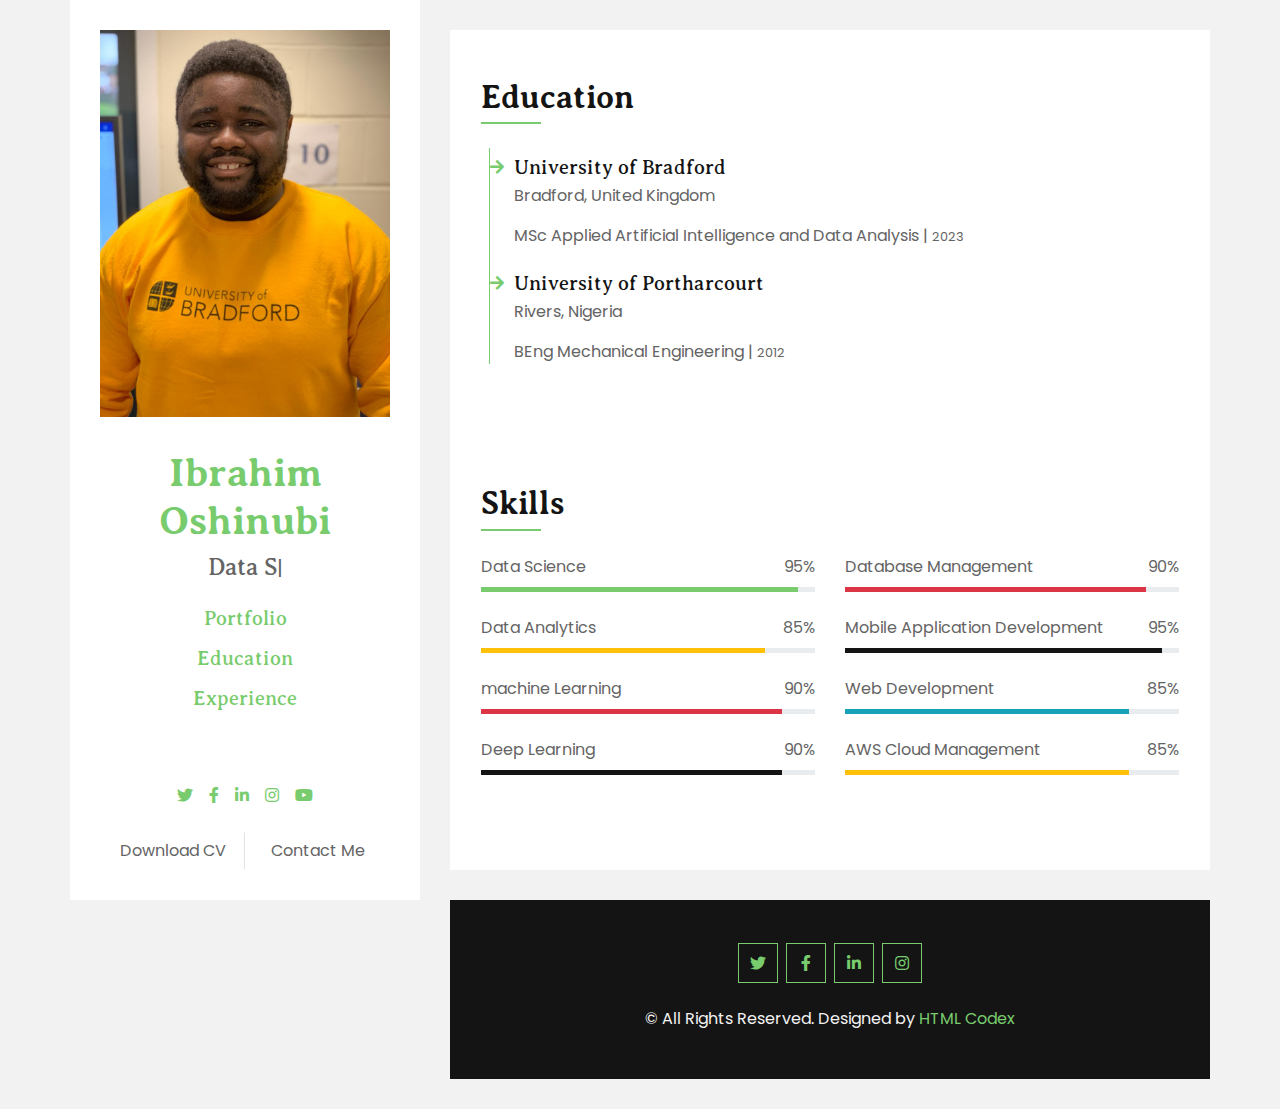
==== education.html @ 96607a25 "First Commit" ====
<!DOCTYPE html>
<html lang="en">
    <head>
        <meta charset="utf-8">
        <title>Ibrahim Oshinubi - Personal CV Website</title>
        <meta content="width=device-width, initial-scale=1.0" name="viewport">
        <meta content="Ibrahim Oshinubi" name="keywords">
        <meta content="Experienced Data Scientist with MSc in AI and Data Analytics, proficient in Python and R programming languages, strong team player, communicator, and adaptable to different roles" name="description">

        <!-- Favicon -->
        <link href="img/favicon.ico" rel="icon">

        <!-- Google Fonts -->
        <link rel="preconnect" href="https://fonts.gstatic.com">
        <link href="https://fonts.googleapis.com/css2?family=Averia+Serif+Libre:wght@400;700&family=Poppins&display=swap" rel="stylesheet"> 

        <!-- Font Awesome -->
        <link href="https://cdnjs.cloudflare.com/ajax/libs/font-awesome/5.10.0/css/all.min.css" rel="stylesheet">

        <!-- Libraries Stylesheet -->
        <link href="lib/owlcarousel/assets/owl.carousel.min.css" rel="stylesheet">
        <link href="lib/lightbox/css/lightbox.min.css" rel="stylesheet">

        <!-- Customized Bootstrap Stylesheet -->
        <link href="css/style.css" rel="stylesheet">
    </head>

    <body data-spy="scroll" data-target=".navbar" data-offset="51">
        <div class="wrapper">
            <div class="sidebar">
                <div class="sidebar-text d-flex flex-column h-100 justify-content-center text-center">
                    <img class="w-100 img-fluid mb-4" src="img/profile.jpeg" alt="Image">
                    <h1 class="mt-2"><a href="index.html">Ibrahim Oshinubi</a></h1>
                    <div class="mb-4" style="height: 22px;">
                        <h4 class="typed-text-output d-inline-block text-body"></h4>
                        <div class="typed-text d-none">Data Scientist, Web Developer, AWS DevOps Engineer</div>
                    </div>
                    <h5 class="mt-2"><a href="portfolio.html">Portfolio</a></h5>
                    <h5 class="mt-2"><a href="education.html">Education</a></h5>
                    <h5 class="mt-2"><a href="experience.html">Experience</a></h5>
                    <div class="d-flex justify-content-center mt-auto mb-3">
                        <a class="mx-2" href="#"><i class="fab fa-twitter"></i></a>
                        <a class="mx-2" href="#"><i class="fab fa-facebook-f"></i></a>
                        <a class="mx-2" href="#"><i class="fab fa-linkedin-in"></i></a>
                        <a class="mx-2" href="#"><i class="fab fa-instagram"></i></a>
                        <a class="mx-2" href="#"><i class="fab fa-youtube"></i></a>
                    </div>
                    <div class="d-flex align-items-end justify-content-between">
                        <a href="" class="btn btn-block border-right">Download CV</a>
                        <a href="contact.html" class="btn btn-block btn-scroll">Contact Me</a>
                    </div>
                </div>
                <div class="sidebar-icon d-flex flex-column h-100 justify-content-center text-right">
                    <i class="fas fa-2x fa-angle-double-right text-primary"></i>
                </div>
            </div>
            <div class="content">
                <!-- Education Start -->
                <div class="container bg-white py-5">
                    <div class="row px-3">
                        <div class="col-12">
                            <h2 class="title position-relative pb-2 mb-4">Education</h2>
                        </div>
                        <div class="col-12">
                            <div class="border-left border-primary pt-2 pl-4 ml-2">
                                <div class="position-relative mb-4">
                                    <i class="fa fa-arrow-right text-primary position-absolute" style="top: 3px; left: -24px;"></i>
                                    <h5 class="mb-1">University of Bradford</h5>
                                    <p>Bradford, United Kingdom</p>
                                    <p class="mb-2">MSc Applied Artificial Intelligence and Data Analysis | <small>2023</small></p>
                                </div>
                                <div class="position-relative mb-4">
                                    <i class="fa fa-arrow-right text-primary position-absolute" style="top: 3px; left: -24px;"></i>
                                    <h5 class="mb-1">University of Portharcourt</h5>
                                    <p>Rivers, Nigeria</p>
                                    <p class="mb-2">BEng Mechanical Engineering | <small>2012</small></p>
                                </div>
                            </div>
                        </div>
                    </div>
                </div>
                <!-- Education End -->
				
                <!-- Skills Start -->
                <div class="container bg-white py-5">
                    <div class="row px-3">
                        <div class="col-12">
                            <h2 class="title position-relative pb-2 mb-4">Skills</h2>
                        </div>
                        <div class="col-sm-6">
                            <div class="skill mb-4">
                                <div class="d-flex justify-content-between">
                                    <p class="mb-2">Data Science</p>
                                    <p class="mb-2">95%</p>
                                </div>
                                <div class="progress">
                                    <div class="progress-bar bg-primary" role="progressbar" aria-valuenow="95" aria-valuemin="0" aria-valuemax="100"></div>
                                </div>
                            </div>
                            <div class="skill mb-4">
                                <div class="d-flex justify-content-between">
                                    <p class="mb-2">Data Analytics</p>
                                    <p class="mb-2">85%</p>
                                </div>
                                <div class="progress">
                                    <div class="progress-bar bg-warning" role="progressbar" aria-valuenow="85" aria-valuemin="0" aria-valuemax="100"></div>
                                </div>
                            </div>
                            <div class="skill mb-4">
                                <div class="d-flex justify-content-between">
                                    <p class="mb-2">machine Learning</p>
                                    <p class="mb-2">90%</p>
                                </div>
                                <div class="progress">
                                    <div class="progress-bar bg-danger" role="progressbar" aria-valuenow="90" aria-valuemin="0" aria-valuemax="100"></div>
                                </div>
                            </div>
                            <div class="skill mb-4">
                                <div class="d-flex justify-content-between">
                                    <p class="mb-2">Deep Learning</p>
                                    <p class="mb-2">90%</p>
                                </div>
                                <div class="progress">
                                    <div class="progress-bar bg-dark" role="progressbar" aria-valuenow="90" aria-valuemin="0" aria-valuemax="100"></div>
                                </div>
                            </div>
                        </div>
                        <div class="col-sm-6">
                            <div class="skill mb-4">
                                <div class="d-flex justify-content-between">
                                    <p class="mb-2">Database Management</p>
                                    <p class="mb-2">90%</p>
                                </div>
                                <div class="progress">
                                    <div class="progress-bar bg-danger" role="progressbar" aria-valuenow="90" aria-valuemin="0" aria-valuemax="100"></div>
                                </div>
                            </div>
                            <div class="skill mb-4">
                                <div class="d-flex justify-content-between">
                                    <p class="mb-2">Mobile Application Development</p>
                                    <p class="mb-2">95%</p>
                                </div>
                                <div class="progress">
                                    <div class="progress-bar bg-dark" role="progressbar" aria-valuenow="95" aria-valuemin="0" aria-valuemax="100"></div>
                                </div>
                            </div>
                            <div class="skill mb-4">
                                <div class="d-flex justify-content-between">
                                    <p class="mb-2">Web Development</p>
                                    <p class="mb-2">85%</p>
                                </div>
                                <div class="progress">
                                    <div class="progress-bar bg-info" role="progressbar" aria-valuenow="85" aria-valuemin="0" aria-valuemax="100"></div>
                                </div>
                            </div>
                            <div class="skill mb-4">
                                <div class="d-flex justify-content-between">
                                    <p class="mb-2">AWS Cloud Management</p>
                                    <p class="mb-2">85%</p>
                                </div>
                                <div class="progress">
                                    <div class="progress-bar bg-warning" role="progressbar" aria-valuenow="85" aria-valuemin="0" aria-valuemax="100"></div>
                                </div>
                            </div>
                        </div>
                    </div>
                </div>
                <!-- Skills End -->
				
                <!-- Footer Start -->
                <div class="container-fluid bg-white pt-5 px-0">
                    <div class="container bg-dark text-light text-center py-5">
                        <div class="d-flex justify-content-center mb-4">
                            <a class="btn btn-outline-primary btn-square mr-2" href="#"><i class="fab fa-twitter"></i></a>
                            <a class="btn btn-outline-primary btn-square mr-2" href="#"><i class="fab fa-facebook-f"></i></a>
                            <a class="btn btn-outline-primary btn-square mr-2" href="#"><i class="fab fa-linkedin-in"></i></a>
                            <a class="btn btn-outline-primary btn-square" href="#"><i class="fab fa-instagram"></i></a>
                        </div>
                        <p class="m-0">&copy; All Rights Reserved. Designed by <a href="https://htmlcodex.com">HTML Codex</a></p>
                    </div>
                </div>
                <!-- Footer End -->
            </div>
        </div>
        
        <!-- Back to Top -->
        <a href="#" class="back-to-top"><i class="fa fa-angle-double-up"></i></a>
        
        <!-- JavaScript Libraries -->
        <script src="https://code.jquery.com/jquery-3.4.1.min.js"></script>
        <script src="https://stackpath.bootstrapcdn.com/bootstrap/4.4.1/js/bootstrap.bundle.min.js"></script>
        <script src="lib/typed/typed.min.js"></script>
        <script src="lib/easing/easing.min.js"></script>
        <script src="lib/waypoints/waypoints.min.js"></script>
        <script src="lib/owlcarousel/owl.carousel.min.js"></script>
        <script src="lib/isotope/isotope.pkgd.min.js"></script>
        <script src="lib/lightbox/js/lightbox.min.js"></script>

        <!-- Contact Javascript File -->
        <script src="mail/jqBootstrapValidation.min.js"></script>
        <script src="mail/contact.js"></script>

        <!-- Template Javascript -->
        <script src="js/main.js"></script>
    </body>
</html>
---- css/style.css ----
/******* Bootstrap Theming ********/
/*!
 * Bootstrap v4.5.3 (https://getbootstrap.com/)
 * Copyright 2011-2020 The Bootstrap Authors
 * Copyright 2011-2020 Twitter, Inc.
 * Licensed under MIT (https://github.com/twbs/bootstrap/blob/main/LICENSE)
 */
:root {
  --blue: #007bff;
  --indigo: #6610f2;
  --purple: #6f42c1;
  --pink: #e83e8c;
  --red: #dc3545;
  --orange: #fd7e14;
  --yellow: #ffc107;
  --green: #28a745;
  --teal: #20c997;
  --cyan: #17a2b8;
  --white: #fff;
  --gray: #6c757d;
  --gray-dark: #343a40;
  --primary: #78CC6D;
  --secondary: #6c757d;
  --success: #28a745;
  --info: #17a2b8;
  --warning: #ffc107;
  --danger: #dc3545;
  --light: #F2F2F2;
  --dark: #141414;
  --breakpoint-xs: 0;
  --breakpoint-sm: 576px;
  --breakpoint-md: 768px;
  --breakpoint-lg: 992px;
  --breakpoint-xl: 1200px;
  --font-family-sans-serif: -apple-system, BlinkMacSystemFont, "Segoe UI", Roboto, "Helvetica Neue", Arial, "Noto Sans", sans-serif, "Apple Color Emoji", "Segoe UI Emoji", "Segoe UI Symbol", "Noto Color Emoji";
  --font-family-monospace: SFMono-Regular, Menlo, Monaco, Consolas, "Liberation Mono", "Courier New", monospace;
}

*,
*::before,
*::after {
  box-sizing: border-box;
}

html {
  font-family: sans-serif;
  line-height: 1.15;
  -webkit-text-size-adjust: 100%;
  -webkit-tap-highlight-color: rgba(0, 0, 0, 0);
}

article, aside, figcaption, figure, footer, header, hgroup, main, nav, section {
  display: block;
}

body {
  margin: 0;
  font-family: "Poppins", sans-serif;
  font-size: 1rem;
  font-weight: 400;
  line-height: 1.5;
  color: #646464;
  text-align: left;
  background-color: #F2F2F2;
}

[tabindex="-1"]:focus:not(:focus-visible) {
  outline: 0 !important;
}

hr {
  box-sizing: content-box;
  height: 0;
  overflow: visible;
}

h1, h2, h3, h4, h5, h6 {
  margin-top: 0;
  margin-bottom: 0.5rem;
}

p {
  margin-top: 0;
  margin-bottom: 1rem;
}

abbr[title],
abbr[data-original-title] {
  text-decoration: underline;
  text-decoration: underline dotted;
  cursor: help;
  border-bottom: 0;
  text-decoration-skip-ink: none;
}

address {
  margin-bottom: 1rem;
  font-style: normal;
  line-height: inherit;
}

ol,
ul,
dl {
  margin-top: 0;
  margin-bottom: 1rem;
}

ol ol,
ul ul,
ol ul,
ul ol {
  margin-bottom: 0;
}

dt {
  font-weight: 700;
}

dd {
  margin-bottom: .5rem;
  margin-left: 0;
}

blockquote {
  margin: 0 0 1rem;
}

b,
strong {
  font-weight: bolder;
}

small {
  font-size: 80%;
}

sub,
sup {
  position: relative;
  font-size: 75%;
  line-height: 0;
  vertical-align: baseline;
}

sub {
  bottom: -.25em;
}

sup {
  top: -.5em;
}

a {
  color: #78CC6D;
  text-decoration: none;
  background-color: transparent;
}

a:hover {
  color: #4aaf3d;
  text-decoration: underline;
}

a:not([href]):not([class]) {
  color: inherit;
  text-decoration: none;
}

a:not([href]):not([class]):hover {
  color: inherit;
  text-decoration: none;
}

pre,
code,
kbd,
samp {
  font-family: SFMono-Regular, Menlo, Monaco, Consolas, "Liberation Mono", "Courier New", monospace;
  font-size: 1em;
}

pre {
  margin-top: 0;
  margin-bottom: 1rem;
  overflow: auto;
  -ms-overflow-style: scrollbar;
}

figure {
  margin: 0 0 1rem;
}

img {
  vertical-align: middle;
  border-style: none;
}

svg {
  overflow: hidden;
  vertical-align: middle;
}

table {
  border-collapse: collapse;
}

caption {
  padding-top: 0.75rem;
  padding-bottom: 0.75rem;
  color: #6c757d;
  text-align: left;
  caption-side: bottom;
}

th {
  text-align: inherit;
  text-align: -webkit-match-parent;
}

label {
  display: inline-block;
  margin-bottom: 0.5rem;
}

button {
  border-radius: 0;
}

button:focus {
  outline: 1px dotted;
  outline: 5px auto -webkit-focus-ring-color;
}

input,
button,
select,
optgroup,
textarea {
  margin: 0;
  font-family: inherit;
  font-size: inherit;
  line-height: inherit;
}

button,
input {
  overflow: visible;
}

button,
select {
  text-transform: none;
}

[role="button"] {
  cursor: pointer;
}

select {
  word-wrap: normal;
}

button,
[type="button"],
[type="reset"],
[type="submit"] {
  -webkit-appearance: button;
}

button:not(:disabled),
[type="button"]:not(:disabled),
[type="reset"]:not(:disabled),
[type="submit"]:not(:disabled) {
  cursor: pointer;
}

button::-moz-focus-inner,
[type="button"]::-moz-focus-inner,
[type="reset"]::-moz-focus-inner,
[type="submit"]::-moz-focus-inner {
  padding: 0;
  border-style: none;
}

input[type="radio"],
input[type="checkbox"] {
  box-sizing: border-box;
  padding: 0;
}

textarea {
  overflow: auto;
  resize: vertical;
}

fieldset {
  min-width: 0;
  padding: 0;
  margin: 0;
  border: 0;
}

legend {
  display: block;
  width: 100%;
  max-width: 100%;
  padding: 0;
  margin-bottom: .5rem;
  font-size: 1.5rem;
  line-height: inherit;
  color: inherit;
  white-space: normal;
}

progress {
  vertical-align: baseline;
}

[type="number"]::-webkit-inner-spin-button,
[type="number"]::-webkit-outer-spin-button {
  height: auto;
}

[type="search"] {
  outline-offset: -2px;
  -webkit-appearance: none;
}

[type="search"]::-webkit-search-decoration {
  -webkit-appearance: none;
}

::-webkit-file-upload-button {
  font: inherit;
  -webkit-appearance: button;
}

output {
  display: inline-block;
}

summary {
  display: list-item;
  cursor: pointer;
}

template {
  display: none;
}

[hidden] {
  display: none !important;
}

h1, h2, h3, h4, h5, h6,
.h1, .h2, .h3, .h4, .h5, .h6 {
  margin-bottom: 0.5rem;
  font-family: "Averia Serif Libre", cursive;
  font-weight: 500;
  line-height: 1.2;
  color: #141414;
}

h1, .h1 {
  font-size: 2.5rem;
}

h2, .h2 {
  font-size: 2rem;
}

h3, .h3 {
  font-size: 1.75rem;
}

h4, .h4 {
  font-size: 1.5rem;
}

h5, .h5 {
  font-size: 1.25rem;
}

h6, .h6 {
  font-size: 1rem;
}

.lead {
  font-size: 1.25rem;
  font-weight: 300;
}

.display-1 {
  font-size: 6rem;
  font-weight: 300;
  line-height: 1.2;
}

.display-2 {
  font-size: 5.5rem;
  font-weight: 300;
  line-height: 1.2;
}

.display-3 {
  font-size: 4.5rem;
  font-weight: 300;
  line-height: 1.2;
}

.display-4 {
  font-size: 3.5rem;
  font-weight: 300;
  line-height: 1.2;
}

hr {
  margin-top: 1rem;
  margin-bottom: 1rem;
  border: 0;
  border-top: 1px solid rgba(0, 0, 0, 0.1);
}

small,
.small {
  font-size: 80%;
  font-weight: 400;
}

mark,
.mark {
  padding: 0.2em;
  background-color: #fcf8e3;
}

.list-unstyled {
  padding-left: 0;
  list-style: none;
}

.list-inline {
  padding-left: 0;
  list-style: none;
}

.list-inline-item {
  display: inline-block;
}

.list-inline-item:not(:last-child) {
  margin-right: 0.5rem;
}

.initialism {
  font-size: 90%;
  text-transform: uppercase;
}

.blockquote {
  margin-bottom: 1rem;
  font-size: 1.25rem;
}

.blockquote-footer {
  display: block;
  font-size: 80%;
  color: #6c757d;
}

.blockquote-footer::before {
  content: "\2014\00A0";
}

.img-fluid {
  max-width: 100%;
  height: auto;
}

.img-thumbnail {
  padding: 0.25rem;
  background-color: #F2F2F2;
  border: 1px solid #dee2e6;
  max-width: 100%;
  height: auto;
}

.figure {
  display: inline-block;
}

.figure-img {
  margin-bottom: 0.5rem;
  line-height: 1;
}

.figure-caption {
  font-size: 90%;
  color: #6c757d;
}

code {
  font-size: 87.5%;
  color: #e83e8c;
  word-wrap: break-word;
}

a > code {
  color: inherit;
}

kbd {
  padding: 0.2rem 0.4rem;
  font-size: 87.5%;
  color: #fff;
  background-color: #212529;
}

kbd kbd {
  padding: 0;
  font-size: 100%;
  font-weight: 700;
}

pre {
  display: block;
  font-size: 87.5%;
  color: #212529;
}

pre code {
  font-size: inherit;
  color: inherit;
  word-break: normal;
}

.pre-scrollable {
  max-height: 340px;
  overflow-y: scroll;
}

.container,
.container-fluid,
.container-sm,
.container-md,
.container-lg,
.container-xl {
  width: 100%;
  padding-right: 15px;
  padding-left: 15px;
  margin-right: auto;
  margin-left: auto;
}

@media (min-width: 576px) {
  .container, .container-sm {
    max-width: 540px;
  }
}

@media (min-width: 768px) {
  .container, .container-sm, .container-md {
    max-width: 720px;
  }
}

@media (min-width: 992px) {
  .container, .container-sm, .container-md, .container-lg {
    max-width: 960px;
  }
}

@media (min-width: 1200px) {
  .container, .container-sm, .container-md, .container-lg, .container-xl {
    max-width: 1140px;
  }
}

.row {
  display: flex;
  flex-wrap: wrap;
  margin-right: -15px;
  margin-left: -15px;
}

.no-gutters {
  margin-right: 0;
  margin-left: 0;
}

.no-gutters > .col,
.no-gutters > [class*="col-"] {
  padding-right: 0;
  padding-left: 0;
}

.col-1, .col-2, .col-3, .col-4, .col-5, .col-6, .col-7, .col-8, .col-9, .col-10, .col-11, .col-12, .col,
.col-auto, .col-sm-1, .col-sm-2, .col-sm-3, .col-sm-4, .col-sm-5, .col-sm-6, .col-sm-7, .col-sm-8, .col-sm-9, .col-sm-10, .col-sm-11, .col-sm-12, .col-sm,
.col-sm-auto, .col-md-1, .col-md-2, .col-md-3, .col-md-4, .col-md-5, .col-md-6, .col-md-7, .col-md-8, .col-md-9, .col-md-10, .col-md-11, .col-md-12, .col-md,
.col-md-auto, .col-lg-1, .col-lg-2, .col-lg-3, .col-lg-4, .col-lg-5, .col-lg-6, .col-lg-7, .col-lg-8, .col-lg-9, .col-lg-10, .col-lg-11, .col-lg-12, .col-lg,
.col-lg-auto, .col-xl-1, .col-xl-2, .col-xl-3, .col-xl-4, .col-xl-5, .col-xl-6, .col-xl-7, .col-xl-8, .col-xl-9, .col-xl-10, .col-xl-11, .col-xl-12, .col-xl,
.col-xl-auto {
  position: relative;
  width: 100%;
  padding-right: 15px;
  padding-left: 15px;
}

.col {
  flex-basis: 0;
  flex-grow: 1;
  max-width: 100%;
}

.row-cols-1 > * {
  flex: 0 0 100%;
  max-width: 100%;
}

.row-cols-2 > * {
  flex: 0 0 50%;
  max-width: 50%;
}

.row-cols-3 > * {
  flex: 0 0 33.33333%;
  max-width: 33.33333%;
}

.row-cols-4 > * {
  flex: 0 0 25%;
  max-width: 25%;
}

.row-cols-5 > * {
  flex: 0 0 20%;
  max-width: 20%;
}

.row-cols-6 > * {
  flex: 0 0 16.66667%;
  max-width: 16.66667%;
}

.col-auto {
  flex: 0 0 auto;
  width: auto;
  max-width: 100%;
}

.col-1 {
  flex: 0 0 8.33333%;
  max-width: 8.33333%;
}

.col-2 {
  flex: 0 0 16.66667%;
  max-width: 16.66667%;
}

.col-3 {
  flex: 0 0 25%;
  max-width: 25%;
}

.col-4 {
  flex: 0 0 33.33333%;
  max-width: 33.33333%;
}

.col-5 {
  flex: 0 0 41.66667%;
  max-width: 41.66667%;
}

.col-6 {
  flex: 0 0 50%;
  max-width: 50%;
}

.col-7 {
  flex: 0 0 58.33333%;
  max-width: 58.33333%;
}

.col-8 {
  flex: 0 0 66.66667%;
  max-width: 66.66667%;
}

.col-9 {
  flex: 0 0 75%;
  max-width: 75%;
}

.col-10 {
  flex: 0 0 83.33333%;
  max-width: 83.33333%;
}

.col-11 {
  flex: 0 0 91.66667%;
  max-width: 91.66667%;
}

.col-12 {
  flex: 0 0 100%;
  max-width: 100%;
}

.order-first {
  order: -1;
}

.order-last {
  order: 13;
}

.order-0 {
  order: 0;
}

.order-1 {
  order: 1;
}

.order-2 {
  order: 2;
}

.order-3 {
  order: 3;
}

.order-4 {
  order: 4;
}

.order-5 {
  order: 5;
}

.order-6 {
  order: 6;
}

.order-7 {
  order: 7;
}

.order-8 {
  order: 8;
}

.order-9 {
  order: 9;
}

.order-10 {
  order: 10;
}

.order-11 {
  order: 11;
}

.order-12 {
  order: 12;
}

.offset-1 {
  margin-left: 8.33333%;
}

.offset-2 {
  margin-left: 16.66667%;
}

.offset-3 {
  margin-left: 25%;
}

.offset-4 {
  margin-left: 33.33333%;
}

.offset-5 {
  margin-left: 41.66667%;
}

.offset-6 {
  margin-left: 50%;
}

.offset-7 {
  margin-left: 58.33333%;
}

.offset-8 {
  margin-left: 66.66667%;
}

.offset-9 {
  margin-left: 75%;
}

.offset-10 {
  margin-left: 83.33333%;
}

.offset-11 {
  margin-left: 91.66667%;
}

@media (min-width: 576px) {
  .col-sm {
    flex-basis: 0;
    flex-grow: 1;
    max-width: 100%;
  }
  .row-cols-sm-1 > * {
    flex: 0 0 100%;
    max-width: 100%;
  }
  .row-cols-sm-2 > * {
    flex: 0 0 50%;
    max-width: 50%;
  }
  .row-cols-sm-3 > * {
    flex: 0 0 33.33333%;
    max-width: 33.33333%;
  }
  .row-cols-sm-4 > * {
    flex: 0 0 25%;
    max-width: 25%;
  }
  .row-cols-sm-5 > * {
    flex: 0 0 20%;
    max-width: 20%;
  }
  .row-cols-sm-6 > * {
    flex: 0 0 16.66667%;
    max-width: 16.66667%;
  }
  .col-sm-auto {
    flex: 0 0 auto;
    width: auto;
    max-width: 100%;
  }
  .col-sm-1 {
    flex: 0 0 8.33333%;
    max-width: 8.33333%;
  }
  .col-sm-2 {
    flex: 0 0 16.66667%;
    max-width: 16.66667%;
  }
  .col-sm-3 {
    flex: 0 0 25%;
    max-width: 25%;
  }
  .col-sm-4 {
    flex: 0 0 33.33333%;
    max-width: 33.33333%;
  }
  .col-sm-5 {
    flex: 0 0 41.66667%;
    max-width: 41.66667%;
  }
  .col-sm-6 {
    flex: 0 0 50%;
    max-width: 50%;
  }
  .col-sm-7 {
    flex: 0 0 58.33333%;
    max-width: 58.33333%;
  }
  .col-sm-8 {
    flex: 0 0 66.66667%;
    max-width: 66.66667%;
  }
  .col-sm-9 {
    flex: 0 0 75%;
    max-width: 75%;
  }
  .col-sm-10 {
    flex: 0 0 83.33333%;
    max-width: 83.33333%;
  }
  .col-sm-11 {
    flex: 0 0 91.66667%;
    max-width: 91.66667%;
  }
  .col-sm-12 {
    flex: 0 0 100%;
    max-width: 100%;
  }
  .order-sm-first {
    order: -1;
  }
  .order-sm-last {
    order: 13;
  }
  .order-sm-0 {
    order: 0;
  }
  .order-sm-1 {
    order: 1;
  }
  .order-sm-2 {
    order: 2;
  }
  .order-sm-3 {
    order: 3;
  }
  .order-sm-4 {
    order: 4;
  }
  .order-sm-5 {
    order: 5;
  }
  .order-sm-6 {
    order: 6;
  }
  .order-sm-7 {
    order: 7;
  }
  .order-sm-8 {
    order: 8;
  }
  .order-sm-9 {
    order: 9;
  }
  .order-sm-10 {
    order: 10;
  }
  .order-sm-11 {
    order: 11;
  }
  .order-sm-12 {
    order: 12;
  }
  .offset-sm-0 {
    margin-left: 0;
  }
  .offset-sm-1 {
    margin-left: 8.33333%;
  }
  .offset-sm-2 {
    margin-left: 16.66667%;
  }
  .offset-sm-3 {
    margin-left: 25%;
  }
  .offset-sm-4 {
    margin-left: 33.33333%;
  }
  .offset-sm-5 {
    margin-left: 41.66667%;
  }
  .offset-sm-6 {
    margin-left: 50%;
  }
  .offset-sm-7 {
    margin-left: 58.33333%;
  }
  .offset-sm-8 {
    margin-left: 66.66667%;
  }
  .offset-sm-9 {
    margin-left: 75%;
  }
  .offset-sm-10 {
    margin-left: 83.33333%;
  }
  .offset-sm-11 {
    margin-left: 91.66667%;
  }
}

@media (min-width: 768px) {
  .col-md {
    flex-basis: 0;
    flex-grow: 1;
    max-width: 100%;
  }
  .row-cols-md-1 > * {
    flex: 0 0 100%;
    max-width: 100%;
  }
  .row-cols-md-2 > * {
    flex: 0 0 50%;
    max-width: 50%;
  }
  .row-cols-md-3 > * {
    flex: 0 0 33.33333%;
    max-width: 33.33333%;
  }
  .row-cols-md-4 > * {
    flex: 0 0 25%;
    max-width: 25%;
  }
  .row-cols-md-5 > * {
    flex: 0 0 20%;
    max-width: 20%;
  }
  .row-cols-md-6 > * {
    flex: 0 0 16.66667%;
    max-width: 16.66667%;
  }
  .col-md-auto {
    flex: 0 0 auto;
    width: auto;
    max-width: 100%;
  }
  .col-md-1 {
    flex: 0 0 8.33333%;
    max-width: 8.33333%;
  }
  .col-md-2 {
    flex: 0 0 16.66667%;
    max-width: 16.66667%;
  }
  .col-md-3 {
    flex: 0 0 25%;
    max-width: 25%;
  }
  .col-md-4 {
    flex: 0 0 33.33333%;
    max-width: 33.33333%;
  }
  .col-md-5 {
    flex: 0 0 41.66667%;
    max-width: 41.66667%;
  }
  .col-md-6 {
    flex: 0 0 50%;
    max-width: 50%;
  }
  .col-md-7 {
    flex: 0 0 58.33333%;
    max-width: 58.33333%;
  }
  .col-md-8 {
    flex: 0 0 66.66667%;
    max-width: 66.66667%;
  }
  .col-md-9 {
    flex: 0 0 75%;
    max-width: 75%;
  }
  .col-md-10 {
    flex: 0 0 83.33333%;
    max-width: 83.33333%;
  }
  .col-md-11 {
    flex: 0 0 91.66667%;
    max-width: 91.66667%;
  }
  .col-md-12 {
    flex: 0 0 100%;
    max-width: 100%;
  }
  .order-md-first {
    order: -1;
  }
  .order-md-last {
    order: 13;
  }
  .order-md-0 {
    order: 0;
  }
  .order-md-1 {
    order: 1;
  }
  .order-md-2 {
    order: 2;
  }
  .order-md-3 {
    order: 3;
  }
  .order-md-4 {
    order: 4;
  }
  .order-md-5 {
    order: 5;
  }
  .order-md-6 {
    order: 6;
  }
  .order-md-7 {
    order: 7;
  }
  .order-md-8 {
    order: 8;
  }
  .order-md-9 {
    order: 9;
  }
  .order-md-10 {
    order: 10;
  }
  .order-md-11 {
    order: 11;
  }
  .order-md-12 {
    order: 12;
  }
  .offset-md-0 {
    margin-left: 0;
  }
  .offset-md-1 {
    margin-left: 8.33333%;
  }
  .offset-md-2 {
    margin-left: 16.66667%;
  }
  .offset-md-3 {
    margin-left: 25%;
  }
  .offset-md-4 {
    margin-left: 33.33333%;
  }
  .offset-md-5 {
    margin-left: 41.66667%;
  }
  .offset-md-6 {
    margin-left: 50%;
  }
  .offset-md-7 {
    margin-left: 58.33333%;
  }
  .offset-md-8 {
    margin-left: 66.66667%;
  }
  .offset-md-9 {
    margin-left: 75%;
  }
  .offset-md-10 {
    margin-left: 83.33333%;
  }
  .offset-md-11 {
    margin-left: 91.66667%;
  }
}

@media (min-width: 992px) {
  .col-lg {
    flex-basis: 0;
    flex-grow: 1;
    max-width: 100%;
  }
  .row-cols-lg-1 > * {
    flex: 0 0 100%;
    max-width: 100%;
  }
  .row-cols-lg-2 > * {
    flex: 0 0 50%;
    max-width: 50%;
  }
  .row-cols-lg-3 > * {
    flex: 0 0 33.33333%;
    max-width: 33.33333%;
  }
  .row-cols-lg-4 > * {
    flex: 0 0 25%;
    max-width: 25%;
  }
  .row-cols-lg-5 > * {
    flex: 0 0 20%;
    max-width: 20%;
  }
  .row-cols-lg-6 > * {
    flex: 0 0 16.66667%;
    max-width: 16.66667%;
  }
  .col-lg-auto {
    flex: 0 0 auto;
    width: auto;
    max-width: 100%;
  }
  .col-lg-1 {
    flex: 0 0 8.33333%;
    max-width: 8.33333%;
  }
  .col-lg-2 {
    flex: 0 0 16.66667%;
    max-width: 16.66667%;
  }
  .col-lg-3 {
    flex: 0 0 25%;
    max-width: 25%;
  }
  .col-lg-4 {
    flex: 0 0 33.33333%;
    max-width: 33.33333%;
  }
  .col-lg-5 {
    flex: 0 0 41.66667%;
    max-width: 41.66667%;
  }
  .col-lg-6 {
    flex: 0 0 50%;
    max-width: 50%;
  }
  .col-lg-7 {
    flex: 0 0 58.33333%;
    max-width: 58.33333%;
  }
  .col-lg-8 {
    flex: 0 0 66.66667%;
    max-width: 66.66667%;
  }
  .col-lg-9 {
    flex: 0 0 75%;
    max-width: 75%;
  }
  .col-lg-10 {
    flex: 0 0 83.33333%;
    max-width: 83.33333%;
  }
  .col-lg-11 {
    flex: 0 0 91.66667%;
    max-width: 91.66667%;
  }
  .col-lg-12 {
    flex: 0 0 100%;
    max-width: 100%;
  }
  .order-lg-first {
    order: -1;
  }
  .order-lg-last {
    order: 13;
  }
  .order-lg-0 {
    order: 0;
  }
  .order-lg-1 {
    order: 1;
  }
  .order-lg-2 {
    order: 2;
  }
  .order-lg-3 {
    order: 3;
  }
  .order-lg-4 {
    order: 4;
  }
  .order-lg-5 {
    order: 5;
  }
  .order-lg-6 {
    order: 6;
  }
  .order-lg-7 {
    order: 7;
  }
  .order-lg-8 {
    order: 8;
  }
  .order-lg-9 {
    order: 9;
  }
  .order-lg-10 {
    order: 10;
  }
  .order-lg-11 {
    order: 11;
  }
  .order-lg-12 {
    order: 12;
  }
  .offset-lg-0 {
    margin-left: 0;
  }
  .offset-lg-1 {
    margin-left: 8.33333%;
  }
  .offset-lg-2 {
    margin-left: 16.66667%;
  }
  .offset-lg-3 {
    margin-left: 25%;
  }
  .offset-lg-4 {
    margin-left: 33.33333%;
  }
  .offset-lg-5 {
    margin-left: 41.66667%;
  }
  .offset-lg-6 {
    margin-left: 50%;
  }
  .offset-lg-7 {
    margin-left: 58.33333%;
  }
  .offset-lg-8 {
    margin-left: 66.66667%;
  }
  .offset-lg-9 {
    margin-left: 75%;
  }
  .offset-lg-10 {
    margin-left: 83.33333%;
  }
  .offset-lg-11 {
    margin-left: 91.66667%;
  }
}

@media (min-width: 1200px) {
  .col-xl {
    flex-basis: 0;
    flex-grow: 1;
    max-width: 100%;
  }
  .row-cols-xl-1 > * {
    flex: 0 0 100%;
    max-width: 100%;
  }
  .row-cols-xl-2 > * {
    flex: 0 0 50%;
    max-width: 50%;
  }
  .row-cols-xl-3 > * {
    flex: 0 0 33.33333%;
    max-width: 33.33333%;
  }
  .row-cols-xl-4 > * {
    flex: 0 0 25%;
    max-width: 25%;
  }
  .row-cols-xl-5 > * {
    flex: 0 0 20%;
    max-width: 20%;
  }
  .row-cols-xl-6 > * {
    flex: 0 0 16.66667%;
    max-width: 16.66667%;
  }
  .col-xl-auto {
    flex: 0 0 auto;
    width: auto;
    max-width: 100%;
  }
  .col-xl-1 {
    flex: 0 0 8.33333%;
    max-width: 8.33333%;
  }
  .col-xl-2 {
    flex: 0 0 16.66667%;
    max-width: 16.66667%;
  }
  .col-xl-3 {
    flex: 0 0 25%;
    max-width: 25%;
  }
  .col-xl-4 {
    flex: 0 0 33.33333%;
    max-width: 33.33333%;
  }
  .col-xl-5 {
    flex: 0 0 41.66667%;
    max-width: 41.66667%;
  }
  .col-xl-6 {
    flex: 0 0 50%;
    max-width: 50%;
  }
  .col-xl-7 {
    flex: 0 0 58.33333%;
    max-width: 58.33333%;
  }
  .col-xl-8 {
    flex: 0 0 66.66667%;
    max-width: 66.66667%;
  }
  .col-xl-9 {
    flex: 0 0 75%;
    max-width: 75%;
  }
  .col-xl-10 {
    flex: 0 0 83.33333%;
    max-width: 83.33333%;
  }
  .col-xl-11 {
    flex: 0 0 91.66667%;
    max-width: 91.66667%;
  }
  .col-xl-12 {
    flex: 0 0 100%;
    max-width: 100%;
  }
  .order-xl-first {
    order: -1;
  }
  .order-xl-last {
    order: 13;
  }
  .order-xl-0 {
    order: 0;
  }
  .order-xl-1 {
    order: 1;
  }
  .order-xl-2 {
    order: 2;
  }
  .order-xl-3 {
    order: 3;
  }
  .order-xl-4 {
    order: 4;
  }
  .order-xl-5 {
    order: 5;
  }
  .order-xl-6 {
    order: 6;
  }
  .order-xl-7 {
    order: 7;
  }
  .order-xl-8 {
    order: 8;
  }
  .order-xl-9 {
    order: 9;
  }
  .order-xl-10 {
    order: 10;
  }
  .order-xl-11 {
    order: 11;
  }
  .order-xl-12 {
    order: 12;
  }
  .offset-xl-0 {
    margin-left: 0;
  }
  .offset-xl-1 {
    margin-left: 8.33333%;
  }
  .offset-xl-2 {
    margin-left: 16.66667%;
  }
  .offset-xl-3 {
    margin-left: 25%;
  }
  .offset-xl-4 {
    margin-left: 33.33333%;
  }
  .offset-xl-5 {
    margin-left: 41.66667%;
  }
  .offset-xl-6 {
    margin-left: 50%;
  }
  .offset-xl-7 {
    margin-left: 58.33333%;
  }
  .offset-xl-8 {
    margin-left: 66.66667%;
  }
  .offset-xl-9 {
    margin-left: 75%;
  }
  .offset-xl-10 {
    margin-left: 83.33333%;
  }
  .offset-xl-11 {
    margin-left: 91.66667%;
  }
}

.table {
  width: 100%;
  margin-bottom: 1rem;
  color: #646464;
}

.table th,
.table td {
  padding: 0.75rem;
  vertical-align: top;
  border-top: 1px solid #dee2e6;
}

.table thead th {
  vertical-align: bottom;
  border-bottom: 2px solid #dee2e6;
}

.table tbody + tbody {
  border-top: 2px solid #dee2e6;
}

.table-sm th,
.table-sm td {
  padding: 0.3rem;
}

.table-bordered {
  border: 1px solid #dee2e6;
}

.table-bordered th,
.table-bordered td {
  border: 1px solid #dee2e6;
}

.table-bordered thead th,
.table-bordered thead td {
  border-bottom-width: 2px;
}

.table-borderless th,
.table-borderless td,
.table-borderless thead th,
.table-borderless tbody + tbody {
  border: 0;
}

.table-striped tbody tr:nth-of-type(odd) {
  background-color: rgba(0, 0, 0, 0.05);
}

.table-hover tbody tr:hover {
  color: #646464;
  background-color: rgba(0, 0, 0, 0.075);
}

.table-primary,
.table-primary > th,
.table-primary > td {
  background-color: #d9f1d6;
}

.table-primary th,
.table-primary td,
.table-primary thead th,
.table-primary tbody + tbody {
  border-color: #b9e4b3;
}

.table-hover .table-primary:hover {
  background-color: #c7ebc3;
}

.table-hover .table-primary:hover > td,
.table-hover .table-primary:hover > th {
  background-color: #c7ebc3;
}

.table-secondary,
.table-secondary > th,
.table-secondary > td {
  background-color: #d6d8db;
}

.table-secondary th,
.table-secondary td,
.table-secondary thead th,
.table-secondary tbody + tbody {
  border-color: #b3b7bb;
}

.table-hover .table-secondary:hover {
  background-color: #c8cbcf;
}

.table-hover .table-secondary:hover > td,
.table-hover .table-secondary:hover > th {
  background-color: #c8cbcf;
}

.table-success,
.table-success > th,
.table-success > td {
  background-color: #c3e6cb;
}

.table-success th,
.table-success td,
.table-success thead th,
.table-success tbody + tbody {
  border-color: #8fd19e;
}

.table-hover .table-success:hover {
  background-color: #b1dfbb;
}

.table-hover .table-success:hover > td,
.table-hover .table-success:hover > th {
  background-color: #b1dfbb;
}

.table-info,
.table-info > th,
.table-info > td {
  background-color: #bee5eb;
}

.table-info th,
.table-info td,
.table-info thead th,
.table-info tbody + tbody {
  border-color: #86cfda;
}

.table-hover .table-info:hover {
  background-color: #abdde5;
}

.table-hover .table-info:hover > td,
.table-hover .table-info:hover > th {
  background-color: #abdde5;
}

.table-warning,
.table-warning > th,
.table-warning > td {
  background-color: #ffeeba;
}

.table-warning th,
.table-warning td,
.table-warning thead th,
.table-warning tbody + tbody {
  border-color: #ffdf7e;
}

.table-hover .table-warning:hover {
  background-color: #ffe8a1;
}

.table-hover .table-warning:hover > td,
.table-hover .table-warning:hover > th {
  background-color: #ffe8a1;
}

.table-danger,
.table-danger > th,
.table-danger > td {
  background-color: #f5c6cb;
}

.table-danger th,
.table-danger td,
.table-danger thead th,
.table-danger tbody + tbody {
  border-color: #ed969e;
}

.table-hover .table-danger:hover {
  background-color: #f1b0b7;
}

.table-hover .table-danger:hover > td,
.table-hover .table-danger:hover > th {
  background-color: #f1b0b7;
}

.table-light,
.table-light > th,
.table-light > td {
  background-color: #fbfbfb;
}

.table-light th,
.table-light td,
.table-light thead th,
.table-light tbody + tbody {
  border-color: #f8f8f8;
}

.table-hover .table-light:hover {
  background-color: #eeeeee;
}

.table-hover .table-light:hover > td,
.table-hover .table-light:hover > th {
  background-color: #eeeeee;
}

.table-dark,
.table-dark > th,
.table-dark > td {
  background-color: #bdbdbd;
}

.table-dark th,
.table-dark td,
.table-dark thead th,
.table-dark tbody + tbody {
  border-color: #858585;
}

.table-hover .table-dark:hover {
  background-color: #b0b0b0;
}

.table-hover .table-dark:hover > td,
.table-hover .table-dark:hover > th {
  background-color: #b0b0b0;
}

.table-active,
.table-active > th,
.table-active > td {
  background-color: rgba(0, 0, 0, 0.075);
}

.table-hover .table-active:hover {
  background-color: rgba(0, 0, 0, 0.075);
}

.table-hover .table-active:hover > td,
.table-hover .table-active:hover > th {
  background-color: rgba(0, 0, 0, 0.075);
}

.table .thead-dark th {
  color: #fff;
  background-color: #343a40;
  border-color: #454d55;
}

.table .thead-light th {
  color: #495057;
  background-color: #e9ecef;
  border-color: #dee2e6;
}

.table-dark {
  color: #fff;
  background-color: #343a40;
}

.table-dark th,
.table-dark td,
.table-dark thead th {
  border-color: #454d55;
}

.table-dark.table-bordered {
  border: 0;
}

.table-dark.table-striped tbody tr:nth-of-type(odd) {
  background-color: rgba(255, 255, 255, 0.05);
}

.table-dark.table-hover tbody tr:hover {
  color: #fff;
  background-color: rgba(255, 255, 255, 0.075);
}

@media (max-width: 575.98px) {
  .table-responsive-sm {
    display: block;
    width: 100%;
    overflow-x: auto;
    -webkit-overflow-scrolling: touch;
  }
  .table-responsive-sm > .table-bordered {
    border: 0;
  }
}

@media (max-width: 767.98px) {
  .table-responsive-md {
    display: block;
    width: 100%;
    overflow-x: auto;
    -webkit-overflow-scrolling: touch;
  }
  .table-responsive-md > .table-bordered {
    border: 0;
  }
}

@media (max-width: 991.98px) {
  .table-responsive-lg {
    display: block;
    width: 100%;
    overflow-x: auto;
    -webkit-overflow-scrolling: touch;
  }
  .table-responsive-lg > .table-bordered {
    border: 0;
  }
}

@media (max-width: 1199.98px) {
  .table-responsive-xl {
    display: block;
    width: 100%;
    overflow-x: auto;
    -webkit-overflow-scrolling: touch;
  }
  .table-responsive-xl > .table-bordered {
    border: 0;
  }
}

.table-responsive {
  display: block;
  width: 100%;
  overflow-x: auto;
  -webkit-overflow-scrolling: touch;
}

.table-responsive > .table-bordered {
  border: 0;
}

.form-control {
  display: block;
  width: 100%;
  height: calc(1.5em + 0.75rem + 2px);
  padding: 0.375rem 0.75rem;
  font-size: 1rem;
  font-weight: 400;
  line-height: 1.5;
  color: #495057;
  background-color: #fff;
  background-clip: padding-box;
  border: 1px solid #ced4da;
  border-radius: 0;
  transition: border-color 0.15s ease-in-out, box-shadow 0.15s ease-in-out;
}

@media (prefers-reduced-motion: reduce) {
  .form-control {
    transition: none;
  }
}

.form-control::-ms-expand {
  background-color: transparent;
  border: 0;
}

.form-control:-moz-focusring {
  color: transparent;
  text-shadow: 0 0 0 #495057;
}

.form-control:focus {
  color: #495057;
  background-color: #fff;
  border-color: #cfedcb;
  outline: 0;
  box-shadow: 0 0 0 0.2rem rgba(120, 204, 109, 0.25);
}

.form-control::placeholder {
  color: #6c757d;
  opacity: 1;
}

.form-control:disabled, .form-control[readonly] {
  background-color: #e9ecef;
  opacity: 1;
}

input[type="date"].form-control,
input[type="time"].form-control,
input[type="datetime-local"].form-control,
input[type="month"].form-control {
  appearance: none;
}

select.form-control:focus::-ms-value {
  color: #495057;
  background-color: #fff;
}

.form-control-file,
.form-control-range {
  display: block;
  width: 100%;
}

.col-form-label {
  padding-top: calc(0.375rem + 1px);
  padding-bottom: calc(0.375rem + 1px);
  margin-bottom: 0;
  font-size: inherit;
  line-height: 1.5;
}

.col-form-label-lg {
  padding-top: calc(0.5rem + 1px);
  padding-bottom: calc(0.5rem + 1px);
  font-size: 1.25rem;
  line-height: 1.5;
}

.col-form-label-sm {
  padding-top: calc(0.25rem + 1px);
  padding-bottom: calc(0.25rem + 1px);
  font-size: 0.875rem;
  line-height: 1.5;
}

.form-control-plaintext {
  display: block;
  width: 100%;
  padding: 0.375rem 0;
  margin-bottom: 0;
  font-size: 1rem;
  line-height: 1.5;
  color: #646464;
  background-color: transparent;
  border: solid transparent;
  border-width: 1px 0;
}

.form-control-plaintext.form-control-sm, .form-control-plaintext.form-control-lg {
  padding-right: 0;
  padding-left: 0;
}

.form-control-sm {
  height: calc(1.5em + 0.5rem + 2px);
  padding: 0.25rem 0.5rem;
  font-size: 0.875rem;
  line-height: 1.5;
}

.form-control-lg {
  height: calc(1.5em + 1rem + 2px);
  padding: 0.5rem 1rem;
  font-size: 1.25rem;
  line-height: 1.5;
}

select.form-control[size], select.form-control[multiple] {
  height: auto;
}

textarea.form-control {
  height: auto;
}

.form-group {
  margin-bottom: 1rem;
}

.form-text {
  display: block;
  margin-top: 0.25rem;
}

.form-row {
  display: flex;
  flex-wrap: wrap;
  margin-right: -5px;
  margin-left: -5px;
}

.form-row > .col,
.form-row > [class*="col-"] {
  padding-right: 5px;
  padding-left: 5px;
}

.form-check {
  position: relative;
  display: block;
  padding-left: 1.25rem;
}

.form-check-input {
  position: absolute;
  margin-top: 0.3rem;
  margin-left: -1.25rem;
}

.form-check-input[disabled] ~ .form-check-label,
.form-check-input:disabled ~ .form-check-label {
  color: #6c757d;
}

.form-check-label {
  margin-bottom: 0;
}

.form-check-inline {
  display: inline-flex;
  align-items: center;
  padding-left: 0;
  margin-right: 0.75rem;
}

.form-check-inline .form-check-input {
  position: static;
  margin-top: 0;
  margin-right: 0.3125rem;
  margin-left: 0;
}

.valid-feedback {
  display: none;
  width: 100%;
  margin-top: 0.25rem;
  font-size: 80%;
  color: #28a745;
}

.valid-tooltip {
  position: absolute;
  top: 100%;
  left: 0;
  z-index: 5;
  display: none;
  max-width: 100%;
  padding: 0.25rem 0.5rem;
  margin-top: .1rem;
  font-size: 0.875rem;
  line-height: 1.5;
  color: #fff;
  background-color: rgba(40, 167, 69, 0.9);
}

.was-validated :valid ~ .valid-feedback,
.was-validated :valid ~ .valid-tooltip,
.is-valid ~ .valid-feedback,
.is-valid ~ .valid-tooltip {
  display: block;
}

.was-validated .form-control:valid, .form-control.is-valid {
  border-color: #28a745;
  padding-right: calc(1.5em + 0.75rem);
  background-image: url("data:image/svg+xml,%3csvg xmlns='http://www.w3.org/2000/svg' width='8' height='8' viewBox='0 0 8 8'%3e%3cpath fill='%2328a745' d='M2.3 6.73L.6 4.53c-.4-1.04.46-1.4 1.1-.8l1.1 1.4 3.4-3.8c.6-.63 1.6-.27 1.2.7l-4 4.6c-.43.5-.8.4-1.1.1z'/%3e%3c/svg%3e");
  background-repeat: no-repeat;
  background-position: right calc(0.375em + 0.1875rem) center;
  background-size: calc(0.75em + 0.375rem) calc(0.75em + 0.375rem);
}

.was-validated .form-control:valid:focus, .form-control.is-valid:focus {
  border-color: #28a745;
  box-shadow: 0 0 0 0.2rem rgba(40, 167, 69, 0.25);
}

.was-validated textarea.form-control:valid, textarea.form-control.is-valid {
  padding-right: calc(1.5em + 0.75rem);
  background-position: top calc(0.375em + 0.1875rem) right calc(0.375em + 0.1875rem);
}

.was-validated .custom-select:valid, .custom-select.is-valid {
  border-color: #28a745;
  padding-right: calc(0.75em + 2.3125rem);
  background: url("data:image/svg+xml,%3csvg xmlns='http://www.w3.org/2000/svg' width='4' height='5' viewBox='0 0 4 5'%3e%3cpath fill='%23343a40' d='M2 0L0 2h4zm0 5L0 3h4z'/%3e%3c/svg%3e") no-repeat right 0.75rem center/8px 10px, url("data:image/svg+xml,%3csvg xmlns='http://www.w3.org/2000/svg' width='8' height='8' viewBox='0 0 8 8'%3e%3cpath fill='%2328a745' d='M2.3 6.73L.6 4.53c-.4-1.04.46-1.4 1.1-.8l1.1 1.4 3.4-3.8c.6-.63 1.6-.27 1.2.7l-4 4.6c-.43.5-.8.4-1.1.1z'/%3e%3c/svg%3e") #fff no-repeat center right 1.75rem/calc(0.75em + 0.375rem) calc(0.75em + 0.375rem);
}

.was-validated .custom-select:valid:focus, .custom-select.is-valid:focus {
  border-color: #28a745;
  box-shadow: 0 0 0 0.2rem rgba(40, 167, 69, 0.25);
}

.was-validated .form-check-input:valid ~ .form-check-label, .form-check-input.is-valid ~ .form-check-label {
  color: #28a745;
}

.was-validated .form-check-input:valid ~ .valid-feedback,
.was-validated .form-check-input:valid ~ .valid-tooltip, .form-check-input.is-valid ~ .valid-feedback,
.form-check-input.is-valid ~ .valid-tooltip {
  display: block;
}

.was-validated .custom-control-input:valid ~ .custom-control-label, .custom-control-input.is-valid ~ .custom-control-label {
  color: #28a745;
}

.was-validated .custom-control-input:valid ~ .custom-control-label::before, .custom-control-input.is-valid ~ .custom-control-label::before {
  border-color: #28a745;
}

.was-validated .custom-control-input:valid:checked ~ .custom-control-label::before, .custom-control-input.is-valid:checked ~ .custom-control-label::before {
  border-color: #34ce57;
  background-color: #34ce57;
}

.was-validated .custom-control-input:valid:focus ~ .custom-control-label::before, .custom-control-input.is-valid:focus ~ .custom-control-label::before {
  box-shadow: 0 0 0 0.2rem rgba(40, 167, 69, 0.25);
}

.was-validated .custom-control-input:valid:focus:not(:checked) ~ .custom-control-label::before, .custom-control-input.is-valid:focus:not(:checked) ~ .custom-control-label::before {
  border-color: #28a745;
}

.was-validated .custom-file-input:valid ~ .custom-file-label, .custom-file-input.is-valid ~ .custom-file-label {
  border-color: #28a745;
}

.was-validated .custom-file-input:valid:focus ~ .custom-file-label, .custom-file-input.is-valid:focus ~ .custom-file-label {
  border-color: #28a745;
  box-shadow: 0 0 0 0.2rem rgba(40, 167, 69, 0.25);
}

.invalid-feedback {
  display: none;
  width: 100%;
  margin-top: 0.25rem;
  font-size: 80%;
  color: #dc3545;
}

.invalid-tooltip {
  position: absolute;
  top: 100%;
  left: 0;
  z-index: 5;
  display: none;
  max-width: 100%;
  padding: 0.25rem 0.5rem;
  margin-top: .1rem;
  font-size: 0.875rem;
  line-height: 1.5;
  color: #fff;
  background-color: rgba(220, 53, 69, 0.9);
}

.was-validated :invalid ~ .invalid-feedback,
.was-validated :invalid ~ .invalid-tooltip,
.is-invalid ~ .invalid-feedback,
.is-invalid ~ .invalid-tooltip {
  display: block;
}

.was-validated .form-control:invalid, .form-control.is-invalid {
  border-color: #dc3545;
  padding-right: calc(1.5em + 0.75rem);
  background-image: url("data:image/svg+xml,%3csvg xmlns='http://www.w3.org/2000/svg' width='12' height='12' fill='none' stroke='%23dc3545' viewBox='0 0 12 12'%3e%3ccircle cx='6' cy='6' r='4.5'/%3e%3cpath stroke-linejoin='round' d='M5.8 3.6h.4L6 6.5z'/%3e%3ccircle cx='6' cy='8.2' r='.6' fill='%23dc3545' stroke='none'/%3e%3c/svg%3e");
  background-repeat: no-repeat;
  background-position: right calc(0.375em + 0.1875rem) center;
  background-size: calc(0.75em + 0.375rem) calc(0.75em + 0.375rem);
}

.was-validated .form-control:invalid:focus, .form-control.is-invalid:focus {
  border-color: #dc3545;
  box-shadow: 0 0 0 0.2rem rgba(220, 53, 69, 0.25);
}

.was-validated textarea.form-control:invalid, textarea.form-control.is-invalid {
  padding-right: calc(1.5em + 0.75rem);
  background-position: top calc(0.375em + 0.1875rem) right calc(0.375em + 0.1875rem);
}

.was-validated .custom-select:invalid, .custom-select.is-invalid {
  border-color: #dc3545;
  padding-right: calc(0.75em + 2.3125rem);
  background: url("data:image/svg+xml,%3csvg xmlns='http://www.w3.org/2000/svg' width='4' height='5' viewBox='0 0 4 5'%3e%3cpath fill='%23343a40' d='M2 0L0 2h4zm0 5L0 3h4z'/%3e%3c/svg%3e") no-repeat right 0.75rem center/8px 10px, url("data:image/svg+xml,%3csvg xmlns='http://www.w3.org/2000/svg' width='12' height='12' fill='none' stroke='%23dc3545' viewBox='0 0 12 12'%3e%3ccircle cx='6' cy='6' r='4.5'/%3e%3cpath stroke-linejoin='round' d='M5.8 3.6h.4L6 6.5z'/%3e%3ccircle cx='6' cy='8.2' r='.6' fill='%23dc3545' stroke='none'/%3e%3c/svg%3e") #fff no-repeat center right 1.75rem/calc(0.75em + 0.375rem) calc(0.75em + 0.375rem);
}

.was-validated .custom-select:invalid:focus, .custom-select.is-invalid:focus {
  border-color: #dc3545;
  box-shadow: 0 0 0 0.2rem rgba(220, 53, 69, 0.25);
}

.was-validated .form-check-input:invalid ~ .form-check-label, .form-check-input.is-invalid ~ .form-check-label {
  color: #dc3545;
}

.was-validated .form-check-input:invalid ~ .invalid-feedback,
.was-validated .form-check-input:invalid ~ .invalid-tooltip, .form-check-input.is-invalid ~ .invalid-feedback,
.form-check-input.is-invalid ~ .invalid-tooltip {
  display: block;
}

.was-validated .custom-control-input:invalid ~ .custom-control-label, .custom-control-input.is-invalid ~ .custom-control-label {
  color: #dc3545;
}

.was-validated .custom-control-input:invalid ~ .custom-control-label::before, .custom-control-input.is-invalid ~ .custom-control-label::before {
  border-color: #dc3545;
}

.was-validated .custom-control-input:invalid:checked ~ .custom-control-label::before, .custom-control-input.is-invalid:checked ~ .custom-control-label::before {
  border-color: #e4606d;
  background-color: #e4606d;
}

.was-validated .custom-control-input:invalid:focus ~ .custom-control-label::before, .custom-control-input.is-invalid:focus ~ .custom-control-label::before {
  box-shadow: 0 0 0 0.2rem rgba(220, 53, 69, 0.25);
}

.was-validated .custom-control-input:invalid:focus:not(:checked) ~ .custom-control-label::before, .custom-control-input.is-invalid:focus:not(:checked) ~ .custom-control-label::before {
  border-color: #dc3545;
}

.was-validated .custom-file-input:invalid ~ .custom-file-label, .custom-file-input.is-invalid ~ .custom-file-label {
  border-color: #dc3545;
}

.was-validated .custom-file-input:invalid:focus ~ .custom-file-label, .custom-file-input.is-invalid:focus ~ .custom-file-label {
  border-color: #dc3545;
  box-shadow: 0 0 0 0.2rem rgba(220, 53, 69, 0.25);
}

.form-inline {
  display: flex;
  flex-flow: row wrap;
  align-items: center;
}

.form-inline .form-check {
  width: 100%;
}

@media (min-width: 576px) {
  .form-inline label {
    display: flex;
    align-items: center;
    justify-content: center;
    margin-bottom: 0;
  }
  .form-inline .form-group {
    display: flex;
    flex: 0 0 auto;
    flex-flow: row wrap;
    align-items: center;
    margin-bottom: 0;
  }
  .form-inline .form-control {
    display: inline-block;
    width: auto;
    vertical-align: middle;
  }
  .form-inline .form-control-plaintext {
    display: inline-block;
  }
  .form-inline .input-group,
  .form-inline .custom-select {
    width: auto;
  }
  .form-inline .form-check {
    display: flex;
    align-items: center;
    justify-content: center;
    width: auto;
    padding-left: 0;
  }
  .form-inline .form-check-input {
    position: relative;
    flex-shrink: 0;
    margin-top: 0;
    margin-right: 0.25rem;
    margin-left: 0;
  }
  .form-inline .custom-control {
    align-items: center;
    justify-content: center;
  }
  .form-inline .custom-control-label {
    margin-bottom: 0;
  }
}

.btn {
  display: inline-block;
  font-weight: 400;
  color: #646464;
  text-align: center;
  vertical-align: middle;
  user-select: none;
  background-color: transparent;
  border: 1px solid transparent;
  padding: 0.375rem 0.75rem;
  font-size: 1rem;
  line-height: 1.5;
  border-radius: 0;
  transition: color 0.15s ease-in-out, background-color 0.15s ease-in-out, border-color 0.15s ease-in-out, box-shadow 0.15s ease-in-out;
}

@media (prefers-reduced-motion: reduce) {
  .btn {
    transition: none;
  }
}

.btn:hover {
  color: #646464;
  text-decoration: none;
}

.btn:focus, .btn.focus {
  outline: 0;
  box-shadow: 0 0 0 0.2rem rgba(120, 204, 109, 0.25);
}

.btn.disabled, .btn:disabled {
  opacity: 0.65;
}

.btn:not(:disabled):not(.disabled) {
  cursor: pointer;
}

a.btn.disabled,
fieldset:disabled a.btn {
  pointer-events: none;
}

.btn-primary {
  color: #212529;
  background-color: #78CC6D;
  border-color: #78CC6D;
}

.btn-primary:hover {
  color: #212529;
  background-color: #5ec251;
  border-color: #55bf47;
}

.btn-primary:focus, .btn-primary.focus {
  color: #212529;
  background-color: #5ec251;
  border-color: #55bf47;
  box-shadow: 0 0 0 0.2rem rgba(107, 179, 99, 0.5);
}

.btn-primary.disabled, .btn-primary:disabled {
  color: #212529;
  background-color: #78CC6D;
  border-color: #78CC6D;
}

.btn-primary:not(:disabled):not(.disabled):active, .btn-primary:not(:disabled):not(.disabled).active,
.show > .btn-primary.dropdown-toggle {
  color: #fff;
  background-color: #55bf47;
  border-color: #4eb941;
}

.btn-primary:not(:disabled):not(.disabled):active:focus, .btn-primary:not(:disabled):not(.disabled).active:focus,
.show > .btn-primary.dropdown-toggle:focus {
  box-shadow: 0 0 0 0.2rem rgba(107, 179, 99, 0.5);
}

.btn-secondary {
  color: #fff;
  background-color: #6c757d;
  border-color: #6c757d;
}

.btn-secondary:hover {
  color: #fff;
  background-color: #5a6268;
  border-color: #545b62;
}

.btn-secondary:focus, .btn-secondary.focus {
  color: #fff;
  background-color: #5a6268;
  border-color: #545b62;
  box-shadow: 0 0 0 0.2rem rgba(130, 138, 145, 0.5);
}

.btn-secondary.disabled, .btn-secondary:disabled {
  color: #fff;
  background-color: #6c757d;
  border-color: #6c757d;
}

.btn-secondary:not(:disabled):not(.disabled):active, .btn-secondary:not(:disabled):not(.disabled).active,
.show > .btn-secondary.dropdown-toggle {
  color: #fff;
  background-color: #545b62;
  border-color: #4e555b;
}

.btn-secondary:not(:disabled):not(.disabled):active:focus, .btn-secondary:not(:disabled):not(.disabled).active:focus,
.show > .btn-secondary.dropdown-toggle:focus {
  box-shadow: 0 0 0 0.2rem rgba(130, 138, 145, 0.5);
}

.btn-success {
  color: #fff;
  background-color: #28a745;
  border-color: #28a745;
}

.btn-success:hover {
  color: #fff;
  background-color: #218838;
  border-color: #1e7e34;
}

.btn-success:focus, .btn-success.focus {
  color: #fff;
  background-color: #218838;
  border-color: #1e7e34;
  box-shadow: 0 0 0 0.2rem rgba(72, 180, 97, 0.5);
}

.btn-success.disabled, .btn-success:disabled {
  color: #fff;
  background-color: #28a745;
  border-color: #28a745;
}

.btn-success:not(:disabled):not(.disabled):active, .btn-success:not(:disabled):not(.disabled).active,
.show > .btn-success.dropdown-toggle {
  color: #fff;
  background-color: #1e7e34;
  border-color: #1c7430;
}

.btn-success:not(:disabled):not(.disabled):active:focus, .btn-success:not(:disabled):not(.disabled).active:focus,
.show > .btn-success.dropdown-toggle:focus {
  box-shadow: 0 0 0 0.2rem rgba(72, 180, 97, 0.5);
}

.btn-info {
  color: #fff;
  background-color: #17a2b8;
  border-color: #17a2b8;
}

.btn-info:hover {
  color: #fff;
  background-color: #138496;
  border-color: #117a8b;
}

.btn-info:focus, .btn-info.focus {
  color: #fff;
  background-color: #138496;
  border-color: #117a8b;
  box-shadow: 0 0 0 0.2rem rgba(58, 176, 195, 0.5);
}

.btn-info.disabled, .btn-info:disabled {
  color: #fff;
  background-color: #17a2b8;
  border-color: #17a2b8;
}

.btn-info:not(:disabled):not(.disabled):active, .btn-info:not(:disabled):not(.disabled).active,
.show > .btn-info.dropdown-toggle {
  color: #fff;
  background-color: #117a8b;
  border-color: #10707f;
}

.btn-info:not(:disabled):not(.disabled):active:focus, .btn-info:not(:disabled):not(.disabled).active:focus,
.show > .btn-info.dropdown-toggle:focus {
  box-shadow: 0 0 0 0.2rem rgba(58, 176, 195, 0.5);
}

.btn-warning {
  color: #212529;
  background-color: #ffc107;
  border-color: #ffc107;
}

.btn-warning:hover {
  color: #212529;
  background-color: #e0a800;
  border-color: #d39e00;
}

.btn-warning:focus, .btn-warning.focus {
  color: #212529;
  background-color: #e0a800;
  border-color: #d39e00;
  box-shadow: 0 0 0 0.2rem rgba(222, 170, 12, 0.5);
}

.btn-warning.disabled, .btn-warning:disabled {
  color: #212529;
  background-color: #ffc107;
  border-color: #ffc107;
}

.btn-warning:not(:disabled):not(.disabled):active, .btn-warning:not(:disabled):not(.disabled).active,
.show > .btn-warning.dropdown-toggle {
  color: #212529;
  background-color: #d39e00;
  border-color: #c69500;
}

.btn-warning:not(:disabled):not(.disabled):active:focus, .btn-warning:not(:disabled):not(.disabled).active:focus,
.show > .btn-warning.dropdown-toggle:focus {
  box-shadow: 0 0 0 0.2rem rgba(222, 170, 12, 0.5);
}

.btn-danger {
  color: #fff;
  background-color: #dc3545;
  border-color: #dc3545;
}

.btn-danger:hover {
  color: #fff;
  background-color: #c82333;
  border-color: #bd2130;
}

.btn-danger:focus, .btn-danger.focus {
  color: #fff;
  background-color: #c82333;
  border-color: #bd2130;
  box-shadow: 0 0 0 0.2rem rgba(225, 83, 97, 0.5);
}

.btn-danger.disabled, .btn-danger:disabled {
  color: #fff;
  background-color: #dc3545;
  border-color: #dc3545;
}

.btn-danger:not(:disabled):not(.disabled):active, .btn-danger:not(:disabled):not(.disabled).active,
.show > .btn-danger.dropdown-toggle {
  color: #fff;
  background-color: #bd2130;
  border-color: #b21f2d;
}

.btn-danger:not(:disabled):not(.disabled):active:focus, .btn-danger:not(:disabled):not(.disabled).active:focus,
.show > .btn-danger.dropdown-toggle:focus {
  box-shadow: 0 0 0 0.2rem rgba(225, 83, 97, 0.5);
}

.btn-light {
  color: #212529;
  background-color: #F2F2F2;
  border-color: #F2F2F2;
}

.btn-light:hover {
  color: #212529;
  background-color: #dfdfdf;
  border-color: #d9d9d9;
}

.btn-light:focus, .btn-light.focus {
  color: #212529;
  background-color: #dfdfdf;
  border-color: #d9d9d9;
  box-shadow: 0 0 0 0.2rem rgba(211, 211, 212, 0.5);
}

.btn-light.disabled, .btn-light:disabled {
  color: #212529;
  background-color: #F2F2F2;
  border-color: #F2F2F2;
}

.btn-light:not(:disabled):not(.disabled):active, .btn-light:not(:disabled):not(.disabled).active,
.show > .btn-light.dropdown-toggle {
  color: #212529;
  background-color: #d9d9d9;
  border-color: #d2d2d2;
}

.btn-light:not(:disabled):not(.disabled):active:focus, .btn-light:not(:disabled):not(.disabled).active:focus,
.show > .btn-light.dropdown-toggle:focus {
  box-shadow: 0 0 0 0.2rem rgba(211, 211, 212, 0.5);
}

.btn-dark {
  color: #fff;
  background-color: #141414;
  border-color: #141414;
}

.btn-dark:hover {
  color: #fff;
  background-color: #010101;
  border-color: black;
}

.btn-dark:focus, .btn-dark.focus {
  color: #fff;
  background-color: #010101;
  border-color: black;
  box-shadow: 0 0 0 0.2rem rgba(55, 55, 55, 0.5);
}

.btn-dark.disabled, .btn-dark:disabled {
  color: #fff;
  background-color: #141414;
  border-color: #141414;
}

.btn-dark:not(:disabled):not(.disabled):active, .btn-dark:not(:disabled):not(.disabled).active,
.show > .btn-dark.dropdown-toggle {
  color: #fff;
  background-color: black;
  border-color: black;
}

.btn-dark:not(:disabled):not(.disabled):active:focus, .btn-dark:not(:disabled):not(.disabled).active:focus,
.show > .btn-dark.dropdown-toggle:focus {
  box-shadow: 0 0 0 0.2rem rgba(55, 55, 55, 0.5);
}

.btn-outline-primary {
  color: #78CC6D;
  border-color: #78CC6D;
}

.btn-outline-primary:hover {
  color: #212529;
  background-color: #78CC6D;
  border-color: #78CC6D;
}

.btn-outline-primary:focus, .btn-outline-primary.focus {
  box-shadow: 0 0 0 0.2rem rgba(120, 204, 109, 0.5);
}

.btn-outline-primary.disabled, .btn-outline-primary:disabled {
  color: #78CC6D;
  background-color: transparent;
}

.btn-outline-primary:not(:disabled):not(.disabled):active, .btn-outline-primary:not(:disabled):not(.disabled).active,
.show > .btn-outline-primary.dropdown-toggle {
  color: #212529;
  background-color: #78CC6D;
  border-color: #78CC6D;
}

.btn-outline-primary:not(:disabled):not(.disabled):active:focus, .btn-outline-primary:not(:disabled):not(.disabled).active:focus,
.show > .btn-outline-primary.dropdown-toggle:focus {
  box-shadow: 0 0 0 0.2rem rgba(120, 204, 109, 0.5);
}

.btn-outline-secondary {
  color: #6c757d;
  border-color: #6c757d;
}

.btn-outline-secondary:hover {
  color: #fff;
  background-color: #6c757d;
  border-color: #6c757d;
}

.btn-outline-secondary:focus, .btn-outline-secondary.focus {
  box-shadow: 0 0 0 0.2rem rgba(108, 117, 125, 0.5);
}

.btn-outline-secondary.disabled, .btn-outline-secondary:disabled {
  color: #6c757d;
  background-color: transparent;
}

.btn-outline-secondary:not(:disabled):not(.disabled):active, .btn-outline-secondary:not(:disabled):not(.disabled).active,
.show > .btn-outline-secondary.dropdown-toggle {
  color: #fff;
  background-color: #6c757d;
  border-color: #6c757d;
}

.btn-outline-secondary:not(:disabled):not(.disabled):active:focus, .btn-outline-secondary:not(:disabled):not(.disabled).active:focus,
.show > .btn-outline-secondary.dropdown-toggle:focus {
  box-shadow: 0 0 0 0.2rem rgba(108, 117, 125, 0.5);
}

.btn-outline-success {
  color: #28a745;
  border-color: #28a745;
}

.btn-outline-success:hover {
  color: #fff;
  background-color: #28a745;
  border-color: #28a745;
}

.btn-outline-success:focus, .btn-outline-success.focus {
  box-shadow: 0 0 0 0.2rem rgba(40, 167, 69, 0.5);
}

.btn-outline-success.disabled, .btn-outline-success:disabled {
  color: #28a745;
  background-color: transparent;
}

.btn-outline-success:not(:disabled):not(.disabled):active, .btn-outline-success:not(:disabled):not(.disabled).active,
.show > .btn-outline-success.dropdown-toggle {
  color: #fff;
  background-color: #28a745;
  border-color: #28a745;
}

.btn-outline-success:not(:disabled):not(.disabled):active:focus, .btn-outline-success:not(:disabled):not(.disabled).active:focus,
.show > .btn-outline-success.dropdown-toggle:focus {
  box-shadow: 0 0 0 0.2rem rgba(40, 167, 69, 0.5);
}

.btn-outline-info {
  color: #17a2b8;
  border-color: #17a2b8;
}

.btn-outline-info:hover {
  color: #fff;
  background-color: #17a2b8;
  border-color: #17a2b8;
}

.btn-outline-info:focus, .btn-outline-info.focus {
  box-shadow: 0 0 0 0.2rem rgba(23, 162, 184, 0.5);
}

.btn-outline-info.disabled, .btn-outline-info:disabled {
  color: #17a2b8;
  background-color: transparent;
}

.btn-outline-info:not(:disabled):not(.disabled):active, .btn-outline-info:not(:disabled):not(.disabled).active,
.show > .btn-outline-info.dropdown-toggle {
  color: #fff;
  background-color: #17a2b8;
  border-color: #17a2b8;
}

.btn-outline-info:not(:disabled):not(.disabled):active:focus, .btn-outline-info:not(:disabled):not(.disabled).active:focus,
.show > .btn-outline-info.dropdown-toggle:focus {
  box-shadow: 0 0 0 0.2rem rgba(23, 162, 184, 0.5);
}

.btn-outline-warning {
  color: #ffc107;
  border-color: #ffc107;
}

.btn-outline-warning:hover {
  color: #212529;
  background-color: #ffc107;
  border-color: #ffc107;
}

.btn-outline-warning:focus, .btn-outline-warning.focus {
  box-shadow: 0 0 0 0.2rem rgba(255, 193, 7, 0.5);
}

.btn-outline-warning.disabled, .btn-outline-warning:disabled {
  color: #ffc107;
  background-color: transparent;
}

.btn-outline-warning:not(:disabled):not(.disabled):active, .btn-outline-warning:not(:disabled):not(.disabled).active,
.show > .btn-outline-warning.dropdown-toggle {
  color: #212529;
  background-color: #ffc107;
  border-color: #ffc107;
}

.btn-outline-warning:not(:disabled):not(.disabled):active:focus, .btn-outline-warning:not(:disabled):not(.disabled).active:focus,
.show > .btn-outline-warning.dropdown-toggle:focus {
  box-shadow: 0 0 0 0.2rem rgba(255, 193, 7, 0.5);
}

.btn-outline-danger {
  color: #dc3545;
  border-color: #dc3545;
}

.btn-outline-danger:hover {
  color: #fff;
  background-color: #dc3545;
  border-color: #dc3545;
}

.btn-outline-danger:focus, .btn-outline-danger.focus {
  box-shadow: 0 0 0 0.2rem rgba(220, 53, 69, 0.5);
}

.btn-outline-danger.disabled, .btn-outline-danger:disabled {
  color: #dc3545;
  background-color: transparent;
}

.btn-outline-danger:not(:disabled):not(.disabled):active, .btn-outline-danger:not(:disabled):not(.disabled).active,
.show > .btn-outline-danger.dropdown-toggle {
  color: #fff;
  background-color: #dc3545;
  border-color: #dc3545;
}

.btn-outline-danger:not(:disabled):not(.disabled):active:focus, .btn-outline-danger:not(:disabled):not(.disabled).active:focus,
.show > .btn-outline-danger.dropdown-toggle:focus {
  box-shadow: 0 0 0 0.2rem rgba(220, 53, 69, 0.5);
}

.btn-outline-light {
  color: #F2F2F2;
  border-color: #F2F2F2;
}

.btn-outline-light:hover {
  color: #212529;
  background-color: #F2F2F2;
  border-color: #F2F2F2;
}

.btn-outline-light:focus, .btn-outline-light.focus {
  box-shadow: 0 0 0 0.2rem rgba(242, 242, 242, 0.5);
}

.btn-outline-light.disabled, .btn-outline-light:disabled {
  color: #F2F2F2;
  background-color: transparent;
}

.btn-outline-light:not(:disabled):not(.disabled):active, .btn-outline-light:not(:disabled):not(.disabled).active,
.show > .btn-outline-light.dropdown-toggle {
  color: #212529;
  background-color: #F2F2F2;
  border-color: #F2F2F2;
}

.btn-outline-light:not(:disabled):not(.disabled):active:focus, .btn-outline-light:not(:disabled):not(.disabled).active:focus,
.show > .btn-outline-light.dropdown-toggle:focus {
  box-shadow: 0 0 0 0.2rem rgba(242, 242, 242, 0.5);
}

.btn-outline-dark {
  color: #141414;
  border-color: #141414;
}

.btn-outline-dark:hover {
  color: #fff;
  background-color: #141414;
  border-color: #141414;
}

.btn-outline-dark:focus, .btn-outline-dark.focus {
  box-shadow: 0 0 0 0.2rem rgba(20, 20, 20, 0.5);
}

.btn-outline-dark.disabled, .btn-outline-dark:disabled {
  color: #141414;
  background-color: transparent;
}

.btn-outline-dark:not(:disabled):not(.disabled):active, .btn-outline-dark:not(:disabled):not(.disabled).active,
.show > .btn-outline-dark.dropdown-toggle {
  color: #fff;
  background-color: #141414;
  border-color: #141414;
}

.btn-outline-dark:not(:disabled):not(.disabled):active:focus, .btn-outline-dark:not(:disabled):not(.disabled).active:focus,
.show > .btn-outline-dark.dropdown-toggle:focus {
  box-shadow: 0 0 0 0.2rem rgba(20, 20, 20, 0.5);
}

.btn-link {
  font-weight: 400;
  color: #78CC6D;
  text-decoration: none;
}

.btn-link:hover {
  color: #4aaf3d;
  text-decoration: underline;
}

.btn-link:focus, .btn-link.focus {
  text-decoration: underline;
}

.btn-link:disabled, .btn-link.disabled {
  color: #6c757d;
  pointer-events: none;
}

.btn-lg, .btn-group-lg > .btn {
  padding: 0.5rem 1rem;
  font-size: 1.25rem;
  line-height: 1.5;
  border-radius: 0;
}

.btn-sm, .btn-group-sm > .btn {
  padding: 0.25rem 0.5rem;
  font-size: 0.875rem;
  line-height: 1.5;
  border-radius: 0;
}

.btn-block {
  display: block;
  width: 100%;
}

.btn-block + .btn-block {
  margin-top: 0.5rem;
}

input[type="submit"].btn-block,
input[type="reset"].btn-block,
input[type="button"].btn-block {
  width: 100%;
}

.fade {
  transition: opacity 0.15s linear;
}

@media (prefers-reduced-motion: reduce) {
  .fade {
    transition: none;
  }
}

.fade:not(.show) {
  opacity: 0;
}

.collapse:not(.show) {
  display: none;
}

.collapsing {
  position: relative;
  height: 0;
  overflow: hidden;
  transition: height 0.35s ease;
}

@media (prefers-reduced-motion: reduce) {
  .collapsing {
    transition: none;
  }
}

.dropup,
.dropright,
.dropdown,
.dropleft {
  position: relative;
}

.dropdown-toggle {
  white-space: nowrap;
}

.dropdown-toggle::after {
  display: inline-block;
  margin-left: 0.255em;
  vertical-align: 0.255em;
  content: "";
  border-top: 0.3em solid;
  border-right: 0.3em solid transparent;
  border-bottom: 0;
  border-left: 0.3em solid transparent;
}

.dropdown-toggle:empty::after {
  margin-left: 0;
}

.dropdown-menu {
  position: absolute;
  top: 100%;
  left: 0;
  z-index: 1000;
  display: none;
  float: left;
  min-width: 10rem;
  padding: 0.5rem 0;
  margin: 0.125rem 0 0;
  font-size: 1rem;
  color: #646464;
  text-align: left;
  list-style: none;
  background-color: #fff;
  background-clip: padding-box;
  border: 1px solid rgba(0, 0, 0, 0.15);
}

.dropdown-menu-left {
  right: auto;
  left: 0;
}

.dropdown-menu-right {
  right: 0;
  left: auto;
}

@media (min-width: 576px) {
  .dropdown-menu-sm-left {
    right: auto;
    left: 0;
  }
  .dropdown-menu-sm-right {
    right: 0;
    left: auto;
  }
}

@media (min-width: 768px) {
  .dropdown-menu-md-left {
    right: auto;
    left: 0;
  }
  .dropdown-menu-md-right {
    right: 0;
    left: auto;
  }
}

@media (min-width: 992px) {
  .dropdown-menu-lg-left {
    right: auto;
    left: 0;
  }
  .dropdown-menu-lg-right {
    right: 0;
    left: auto;
  }
}

@media (min-width: 1200px) {
  .dropdown-menu-xl-left {
    right: auto;
    left: 0;
  }
  .dropdown-menu-xl-right {
    right: 0;
    left: auto;
  }
}

.dropup .dropdown-menu {
  top: auto;
  bottom: 100%;
  margin-top: 0;
  margin-bottom: 0.125rem;
}

.dropup .dropdown-toggle::after {
  display: inline-block;
  margin-left: 0.255em;
  vertical-align: 0.255em;
  content: "";
  border-top: 0;
  border-right: 0.3em solid transparent;
  border-bottom: 0.3em solid;
  border-left: 0.3em solid transparent;
}

.dropup .dropdown-toggle:empty::after {
  margin-left: 0;
}

.dropright .dropdown-menu {
  top: 0;
  right: auto;
  left: 100%;
  margin-top: 0;
  margin-left: 0.125rem;
}

.dropright .dropdown-toggle::after {
  display: inline-block;
  margin-left: 0.255em;
  vertical-align: 0.255em;
  content: "";
  border-top: 0.3em solid transparent;
  border-right: 0;
  border-bottom: 0.3em solid transparent;
  border-left: 0.3em solid;
}

.dropright .dropdown-toggle:empty::after {
  margin-left: 0;
}

.dropright .dropdown-toggle::after {
  vertical-align: 0;
}

.dropleft .dropdown-menu {
  top: 0;
  right: 100%;
  left: auto;
  margin-top: 0;
  margin-right: 0.125rem;
}

.dropleft .dropdown-toggle::after {
  display: inline-block;
  margin-left: 0.255em;
  vertical-align: 0.255em;
  content: "";
}

.dropleft .dropdown-toggle::after {
  display: none;
}

.dropleft .dropdown-toggle::before {
  display: inline-block;
  margin-right: 0.255em;
  vertical-align: 0.255em;
  content: "";
  border-top: 0.3em solid transparent;
  border-right: 0.3em solid;
  border-bottom: 0.3em solid transparent;
}

.dropleft .dropdown-toggle:empty::after {
  margin-left: 0;
}

.dropleft .dropdown-toggle::before {
  vertical-align: 0;
}

.dropdown-menu[x-placement^="top"], .dropdown-menu[x-placement^="right"], .dropdown-menu[x-placement^="bottom"], .dropdown-menu[x-placement^="left"] {
  right: auto;
  bottom: auto;
}

.dropdown-divider {
  height: 0;
  margin: 0.5rem 0;
  overflow: hidden;
  border-top: 1px solid #e9ecef;
}

.dropdown-item {
  display: block;
  width: 100%;
  padding: 0.25rem 1.5rem;
  clear: both;
  font-weight: 400;
  color: #212529;
  text-align: inherit;
  white-space: nowrap;
  background-color: transparent;
  border: 0;
}

.dropdown-item:hover, .dropdown-item:focus {
  color: #16181b;
  text-decoration: none;
  background-color: #f8f9fa;
}

.dropdown-item.active, .dropdown-item:active {
  color: #fff;
  text-decoration: none;
  background-color: #78CC6D;
}

.dropdown-item.disabled, .dropdown-item:disabled {
  color: #6c757d;
  pointer-events: none;
  background-color: transparent;
}

.dropdown-menu.show {
  display: block;
}

.dropdown-header {
  display: block;
  padding: 0.5rem 1.5rem;
  margin-bottom: 0;
  font-size: 0.875rem;
  color: #6c757d;
  white-space: nowrap;
}

.dropdown-item-text {
  display: block;
  padding: 0.25rem 1.5rem;
  color: #212529;
}

.btn-group,
.btn-group-vertical {
  position: relative;
  display: inline-flex;
  vertical-align: middle;
}

.btn-group > .btn,
.btn-group-vertical > .btn {
  position: relative;
  flex: 1 1 auto;
}

.btn-group > .btn:hover,
.btn-group-vertical > .btn:hover {
  z-index: 1;
}

.btn-group > .btn:focus, .btn-group > .btn:active, .btn-group > .btn.active,
.btn-group-vertical > .btn:focus,
.btn-group-vertical > .btn:active,
.btn-group-vertical > .btn.active {
  z-index: 1;
}

.btn-toolbar {
  display: flex;
  flex-wrap: wrap;
  justify-content: flex-start;
}

.btn-toolbar .input-group {
  width: auto;
}

.btn-group > .btn:not(:first-child),
.btn-group > .btn-group:not(:first-child) {
  margin-left: -1px;
}

.dropdown-toggle-split {
  padding-right: 0.5625rem;
  padding-left: 0.5625rem;
}

.dropdown-toggle-split::after,
.dropup .dropdown-toggle-split::after,
.dropright .dropdown-toggle-split::after {
  margin-left: 0;
}

.dropleft .dropdown-toggle-split::before {
  margin-right: 0;
}

.btn-sm + .dropdown-toggle-split, .btn-group-sm > .btn + .dropdown-toggle-split {
  padding-right: 0.375rem;
  padding-left: 0.375rem;
}

.btn-lg + .dropdown-toggle-split, .btn-group-lg > .btn + .dropdown-toggle-split {
  padding-right: 0.75rem;
  padding-left: 0.75rem;
}

.btn-group-vertical {
  flex-direction: column;
  align-items: flex-start;
  justify-content: center;
}

.btn-group-vertical > .btn,
.btn-group-vertical > .btn-group {
  width: 100%;
}

.btn-group-vertical > .btn:not(:first-child),
.btn-group-vertical > .btn-group:not(:first-child) {
  margin-top: -1px;
}

.btn-group-toggle > .btn,
.btn-group-toggle > .btn-group > .btn {
  margin-bottom: 0;
}

.btn-group-toggle > .btn input[type="radio"],
.btn-group-toggle > .btn input[type="checkbox"],
.btn-group-toggle > .btn-group > .btn input[type="radio"],
.btn-group-toggle > .btn-group > .btn input[type="checkbox"] {
  position: absolute;
  clip: rect(0, 0, 0, 0);
  pointer-events: none;
}

.input-group {
  position: relative;
  display: flex;
  flex-wrap: wrap;
  align-items: stretch;
  width: 100%;
}

.input-group > .form-control,
.input-group > .form-control-plaintext,
.input-group > .custom-select,
.input-group > .custom-file {
  position: relative;
  flex: 1 1 auto;
  width: 1%;
  min-width: 0;
  margin-bottom: 0;
}

.input-group > .form-control + .form-control,
.input-group > .form-control + .custom-select,
.input-group > .form-control + .custom-file,
.input-group > .form-control-plaintext + .form-control,
.input-group > .form-control-plaintext + .custom-select,
.input-group > .form-control-plaintext + .custom-file,
.input-group > .custom-select + .form-control,
.input-group > .custom-select + .custom-select,
.input-group > .custom-select + .custom-file,
.input-group > .custom-file + .form-control,
.input-group > .custom-file + .custom-select,
.input-group > .custom-file + .custom-file {
  margin-left: -1px;
}

.input-group > .form-control:focus,
.input-group > .custom-select:focus,
.input-group > .custom-file .custom-file-input:focus ~ .custom-file-label {
  z-index: 3;
}

.input-group > .custom-file .custom-file-input:focus {
  z-index: 4;
}

.input-group > .custom-file {
  display: flex;
  align-items: center;
}

.input-group-prepend,
.input-group-append {
  display: flex;
}

.input-group-prepend .btn,
.input-group-append .btn {
  position: relative;
  z-index: 2;
}

.input-group-prepend .btn:focus,
.input-group-append .btn:focus {
  z-index: 3;
}

.input-group-prepend .btn + .btn,
.input-group-prepend .btn + .input-group-text,
.input-group-prepend .input-group-text + .input-group-text,
.input-group-prepend .input-group-text + .btn,
.input-group-append .btn + .btn,
.input-group-append .btn + .input-group-text,
.input-group-append .input-group-text + .input-group-text,
.input-group-append .input-group-text + .btn {
  margin-left: -1px;
}

.input-group-prepend {
  margin-right: -1px;
}

.input-group-append {
  margin-left: -1px;
}

.input-group-text {
  display: flex;
  align-items: center;
  padding: 0.375rem 0.75rem;
  margin-bottom: 0;
  font-size: 1rem;
  font-weight: 400;
  line-height: 1.5;
  color: #495057;
  text-align: center;
  white-space: nowrap;
  background-color: #e9ecef;
  border: 1px solid #ced4da;
}

.input-group-text input[type="radio"],
.input-group-text input[type="checkbox"] {
  margin-top: 0;
}

.input-group-lg > .form-control:not(textarea),
.input-group-lg > .custom-select {
  height: calc(1.5em + 1rem + 2px);
}

.input-group-lg > .form-control,
.input-group-lg > .custom-select,
.input-group-lg > .input-group-prepend > .input-group-text,
.input-group-lg > .input-group-append > .input-group-text,
.input-group-lg > .input-group-prepend > .btn,
.input-group-lg > .input-group-append > .btn {
  padding: 0.5rem 1rem;
  font-size: 1.25rem;
  line-height: 1.5;
}

.input-group-sm > .form-control:not(textarea),
.input-group-sm > .custom-select {
  height: calc(1.5em + 0.5rem + 2px);
}

.input-group-sm > .form-control,
.input-group-sm > .custom-select,
.input-group-sm > .input-group-prepend > .input-group-text,
.input-group-sm > .input-group-append > .input-group-text,
.input-group-sm > .input-group-prepend > .btn,
.input-group-sm > .input-group-append > .btn {
  padding: 0.25rem 0.5rem;
  font-size: 0.875rem;
  line-height: 1.5;
}

.input-group-lg > .custom-select,
.input-group-sm > .custom-select {
  padding-right: 1.75rem;
}

.custom-control {
  position: relative;
  z-index: 1;
  display: block;
  min-height: 1.5rem;
  padding-left: 1.5rem;
  color-adjust: exact;
}

.custom-control-inline {
  display: inline-flex;
  margin-right: 1rem;
}

.custom-control-input {
  position: absolute;
  left: 0;
  z-index: -1;
  width: 1rem;
  height: 1.25rem;
  opacity: 0;
}

.custom-control-input:checked ~ .custom-control-label::before {
  color: #fff;
  border-color: #78CC6D;
  background-color: #78CC6D;
}

.custom-control-input:focus ~ .custom-control-label::before {
  box-shadow: 0 0 0 0.2rem rgba(120, 204, 109, 0.25);
}

.custom-control-input:focus:not(:checked) ~ .custom-control-label::before {
  border-color: #cfedcb;
}

.custom-control-input:not(:disabled):active ~ .custom-control-label::before {
  color: #fff;
  background-color: #f2faf1;
  border-color: #f2faf1;
}

.custom-control-input[disabled] ~ .custom-control-label, .custom-control-input:disabled ~ .custom-control-label {
  color: #6c757d;
}

.custom-control-input[disabled] ~ .custom-control-label::before, .custom-control-input:disabled ~ .custom-control-label::before {
  background-color: #e9ecef;
}

.custom-control-label {
  position: relative;
  margin-bottom: 0;
  vertical-align: top;
}

.custom-control-label::before {
  position: absolute;
  top: 0.25rem;
  left: -1.5rem;
  display: block;
  width: 1rem;
  height: 1rem;
  pointer-events: none;
  content: "";
  background-color: #fff;
  border: #adb5bd solid 1px;
}

.custom-control-label::after {
  position: absolute;
  top: 0.25rem;
  left: -1.5rem;
  display: block;
  width: 1rem;
  height: 1rem;
  content: "";
  background: no-repeat 50% / 50% 50%;
}

.custom-checkbox .custom-control-input:checked ~ .custom-control-label::after {
  background-image: url("data:image/svg+xml,%3csvg xmlns='http://www.w3.org/2000/svg' width='8' height='8' viewBox='0 0 8 8'%3e%3cpath fill='%23fff' d='M6.564.75l-3.59 3.612-1.538-1.55L0 4.26l2.974 2.99L8 2.193z'/%3e%3c/svg%3e");
}

.custom-checkbox .custom-control-input:indeterminate ~ .custom-control-label::before {
  border-color: #78CC6D;
  background-color: #78CC6D;
}

.custom-checkbox .custom-control-input:indeterminate ~ .custom-control-label::after {
  background-image: url("data:image/svg+xml,%3csvg xmlns='http://www.w3.org/2000/svg' width='4' height='4' viewBox='0 0 4 4'%3e%3cpath stroke='%23fff' d='M0 2h4'/%3e%3c/svg%3e");
}

.custom-checkbox .custom-control-input:disabled:checked ~ .custom-control-label::before {
  background-color: rgba(120, 204, 109, 0.5);
}

.custom-checkbox .custom-control-input:disabled:indeterminate ~ .custom-control-label::before {
  background-color: rgba(120, 204, 109, 0.5);
}

.custom-radio .custom-control-label::before {
  border-radius: 50%;
}

.custom-radio .custom-control-input:checked ~ .custom-control-label::after {
  background-image: url("data:image/svg+xml,%3csvg xmlns='http://www.w3.org/2000/svg' width='12' height='12' viewBox='-4 -4 8 8'%3e%3ccircle r='3' fill='%23fff'/%3e%3c/svg%3e");
}

.custom-radio .custom-control-input:disabled:checked ~ .custom-control-label::before {
  background-color: rgba(120, 204, 109, 0.5);
}

.custom-switch {
  padding-left: 2.25rem;
}

.custom-switch .custom-control-label::before {
  left: -2.25rem;
  width: 1.75rem;
  pointer-events: all;
  border-radius: 0.5rem;
}

.custom-switch .custom-control-label::after {
  top: calc(0.25rem + 2px);
  left: calc(-2.25rem + 2px);
  width: calc(1rem - 4px);
  height: calc(1rem - 4px);
  background-color: #adb5bd;
  border-radius: 0.5rem;
  transition: transform 0.15s ease-in-out, background-color 0.15s ease-in-out, border-color 0.15s ease-in-out, box-shadow 0.15s ease-in-out;
}

@media (prefers-reduced-motion: reduce) {
  .custom-switch .custom-control-label::after {
    transition: none;
  }
}

.custom-switch .custom-control-input:checked ~ .custom-control-label::after {
  background-color: #fff;
  transform: translateX(0.75rem);
}

.custom-switch .custom-control-input:disabled:checked ~ .custom-control-label::before {
  background-color: rgba(120, 204, 109, 0.5);
}

.custom-select {
  display: inline-block;
  width: 100%;
  height: calc(1.5em + 0.75rem + 2px);
  padding: 0.375rem 1.75rem 0.375rem 0.75rem;
  font-size: 1rem;
  font-weight: 400;
  line-height: 1.5;
  color: #495057;
  vertical-align: middle;
  background: #fff url("data:image/svg+xml,%3csvg xmlns='http://www.w3.org/2000/svg' width='4' height='5' viewBox='0 0 4 5'%3e%3cpath fill='%23343a40' d='M2 0L0 2h4zm0 5L0 3h4z'/%3e%3c/svg%3e") no-repeat right 0.75rem center/8px 10px;
  border: 1px solid #ced4da;
  border-radius: 0;
  appearance: none;
}

.custom-select:focus {
  border-color: #cfedcb;
  outline: 0;
  box-shadow: 0 0 0 0.2rem rgba(120, 204, 109, 0.25);
}

.custom-select:focus::-ms-value {
  color: #495057;
  background-color: #fff;
}

.custom-select[multiple], .custom-select[size]:not([size="1"]) {
  height: auto;
  padding-right: 0.75rem;
  background-image: none;
}

.custom-select:disabled {
  color: #6c757d;
  background-color: #e9ecef;
}

.custom-select::-ms-expand {
  display: none;
}

.custom-select:-moz-focusring {
  color: transparent;
  text-shadow: 0 0 0 #495057;
}

.custom-select-sm {
  height: calc(1.5em + 0.5rem + 2px);
  padding-top: 0.25rem;
  padding-bottom: 0.25rem;
  padding-left: 0.5rem;
  font-size: 0.875rem;
}

.custom-select-lg {
  height: calc(1.5em + 1rem + 2px);
  padding-top: 0.5rem;
  padding-bottom: 0.5rem;
  padding-left: 1rem;
  font-size: 1.25rem;
}

.custom-file {
  position: relative;
  display: inline-block;
  width: 100%;
  height: calc(1.5em + 0.75rem + 2px);
  margin-bottom: 0;
}

.custom-file-input {
  position: relative;
  z-index: 2;
  width: 100%;
  height: calc(1.5em + 0.75rem + 2px);
  margin: 0;
  opacity: 0;
}

.custom-file-input:focus ~ .custom-file-label {
  border-color: #cfedcb;
  box-shadow: 0 0 0 0.2rem rgba(120, 204, 109, 0.25);
}

.custom-file-input[disabled] ~ .custom-file-label,
.custom-file-input:disabled ~ .custom-file-label {
  background-color: #e9ecef;
}

.custom-file-input:lang(en) ~ .custom-file-label::after {
  content: "Browse";
}

.custom-file-input ~ .custom-file-label[data-browse]::after {
  content: attr(data-browse);
}

.custom-file-label {
  position: absolute;
  top: 0;
  right: 0;
  left: 0;
  z-index: 1;
  height: calc(1.5em + 0.75rem + 2px);
  padding: 0.375rem 0.75rem;
  font-weight: 400;
  line-height: 1.5;
  color: #495057;
  background-color: #fff;
  border: 1px solid #ced4da;
}

.custom-file-label::after {
  position: absolute;
  top: 0;
  right: 0;
  bottom: 0;
  z-index: 3;
  display: block;
  height: calc(1.5em + 0.75rem);
  padding: 0.375rem 0.75rem;
  line-height: 1.5;
  color: #495057;
  content: "Browse";
  background-color: #e9ecef;
  border-left: inherit;
}

.custom-range {
  width: 100%;
  height: 1.4rem;
  padding: 0;
  background-color: transparent;
  appearance: none;
}

.custom-range:focus {
  outline: none;
}

.custom-range:focus::-webkit-slider-thumb {
  box-shadow: 0 0 0 1px #F2F2F2, 0 0 0 0.2rem rgba(120, 204, 109, 0.25);
}

.custom-range:focus::-moz-range-thumb {
  box-shadow: 0 0 0 1px #F2F2F2, 0 0 0 0.2rem rgba(120, 204, 109, 0.25);
}

.custom-range:focus::-ms-thumb {
  box-shadow: 0 0 0 1px #F2F2F2, 0 0 0 0.2rem rgba(120, 204, 109, 0.25);
}

.custom-range::-moz-focus-outer {
  border: 0;
}

.custom-range::-webkit-slider-thumb {
  width: 1rem;
  height: 1rem;
  margin-top: -0.25rem;
  background-color: #78CC6D;
  border: 0;
  transition: background-color 0.15s ease-in-out, border-color 0.15s ease-in-out, box-shadow 0.15s ease-in-out;
  appearance: none;
}

@media (prefers-reduced-motion: reduce) {
  .custom-range::-webkit-slider-thumb {
    transition: none;
  }
}

.custom-range::-webkit-slider-thumb:active {
  background-color: #f2faf1;
}

.custom-range::-webkit-slider-runnable-track {
  width: 100%;
  height: 0.5rem;
  color: transparent;
  cursor: pointer;
  background-color: #dee2e6;
  border-color: transparent;
}

.custom-range::-moz-range-thumb {
  width: 1rem;
  height: 1rem;
  background-color: #78CC6D;
  border: 0;
  transition: background-color 0.15s ease-in-out, border-color 0.15s ease-in-out, box-shadow 0.15s ease-in-out;
  appearance: none;
}

@media (prefers-reduced-motion: reduce) {
  .custom-range::-moz-range-thumb {
    transition: none;
  }
}

.custom-range::-moz-range-thumb:active {
  background-color: #f2faf1;
}

.custom-range::-moz-range-track {
  width: 100%;
  height: 0.5rem;
  color: transparent;
  cursor: pointer;
  background-color: #dee2e6;
  border-color: transparent;
}

.custom-range::-ms-thumb {
  width: 1rem;
  height: 1rem;
  margin-top: 0;
  margin-right: 0.2rem;
  margin-left: 0.2rem;
  background-color: #78CC6D;
  border: 0;
  transition: background-color 0.15s ease-in-out, border-color 0.15s ease-in-out, box-shadow 0.15s ease-in-out;
  appearance: none;
}

@media (prefers-reduced-motion: reduce) {
  .custom-range::-ms-thumb {
    transition: none;
  }
}

.custom-range::-ms-thumb:active {
  background-color: #f2faf1;
}

.custom-range::-ms-track {
  width: 100%;
  height: 0.5rem;
  color: transparent;
  cursor: pointer;
  background-color: transparent;
  border-color: transparent;
  border-width: 0.5rem;
}

.custom-range::-ms-fill-lower {
  background-color: #dee2e6;
}

.custom-range::-ms-fill-upper {
  margin-right: 15px;
  background-color: #dee2e6;
}

.custom-range:disabled::-webkit-slider-thumb {
  background-color: #adb5bd;
}

.custom-range:disabled::-webkit-slider-runnable-track {
  cursor: default;
}

.custom-range:disabled::-moz-range-thumb {
  background-color: #adb5bd;
}

.custom-range:disabled::-moz-range-track {
  cursor: default;
}

.custom-range:disabled::-ms-thumb {
  background-color: #adb5bd;
}

.custom-control-label::before,
.custom-file-label,
.custom-select {
  transition: background-color 0.15s ease-in-out, border-color 0.15s ease-in-out, box-shadow 0.15s ease-in-out;
}

@media (prefers-reduced-motion: reduce) {
  .custom-control-label::before,
  .custom-file-label,
  .custom-select {
    transition: none;
  }
}

.nav {
  display: flex;
  flex-wrap: wrap;
  padding-left: 0;
  margin-bottom: 0;
  list-style: none;
}

.nav-link {
  display: block;
  padding: 0.5rem 1rem;
}

.nav-link:hover, .nav-link:focus {
  text-decoration: none;
}

.nav-link.disabled {
  color: #6c757d;
  pointer-events: none;
  cursor: default;
}

.nav-tabs {
  border-bottom: 1px solid #dee2e6;
}

.nav-tabs .nav-item {
  margin-bottom: -1px;
}

.nav-tabs .nav-link {
  border: 1px solid transparent;
}

.nav-tabs .nav-link:hover, .nav-tabs .nav-link:focus {
  border-color: #e9ecef #e9ecef #dee2e6;
}

.nav-tabs .nav-link.disabled {
  color: #6c757d;
  background-color: transparent;
  border-color: transparent;
}

.nav-tabs .nav-link.active,
.nav-tabs .nav-item.show .nav-link {
  color: #495057;
  background-color: #F2F2F2;
  border-color: #dee2e6 #dee2e6 #F2F2F2;
}

.nav-tabs .dropdown-menu {
  margin-top: -1px;
}

.nav-pills .nav-link.active,
.nav-pills .show > .nav-link {
  color: #fff;
  background-color: #78CC6D;
}

.nav-fill > .nav-link,
.nav-fill .nav-item {
  flex: 1 1 auto;
  text-align: center;
}

.nav-justified > .nav-link,
.nav-justified .nav-item {
  flex-basis: 0;
  flex-grow: 1;
  text-align: center;
}

.tab-content > .tab-pane {
  display: none;
}

.tab-content > .active {
  display: block;
}

.navbar {
  position: relative;
  display: flex;
  flex-wrap: wrap;
  align-items: center;
  justify-content: space-between;
  padding: 0.5rem 1rem;
}

.navbar .container,
.navbar .container-fluid, .navbar .container-sm, .navbar .container-md, .navbar .container-lg, .navbar .container-xl {
  display: flex;
  flex-wrap: wrap;
  align-items: center;
  justify-content: space-between;
}

.navbar-brand {
  display: inline-block;
  padding-top: 0.3125rem;
  padding-bottom: 0.3125rem;
  margin-right: 1rem;
  font-size: 1.25rem;
  line-height: inherit;
  white-space: nowrap;
}

.navbar-brand:hover, .navbar-brand:focus {
  text-decoration: none;
}

.navbar-nav {
  display: flex;
  flex-direction: column;
  padding-left: 0;
  margin-bottom: 0;
  list-style: none;
}

.navbar-nav .nav-link {
  padding-right: 0;
  padding-left: 0;
}

.navbar-nav .dropdown-menu {
  position: static;
  float: none;
}

.navbar-text {
  display: inline-block;
  padding-top: 0.5rem;
  padding-bottom: 0.5rem;
}

.navbar-collapse {
  flex-basis: 100%;
  flex-grow: 1;
  align-items: center;
}

.navbar-toggler {
  padding: 0.25rem 0.75rem;
  font-size: 1.25rem;
  line-height: 1;
  background-color: transparent;
  border: 1px solid transparent;
}

.navbar-toggler:hover, .navbar-toggler:focus {
  text-decoration: none;
}

.navbar-toggler-icon {
  display: inline-block;
  width: 1.5em;
  height: 1.5em;
  vertical-align: middle;
  content: "";
  background: no-repeat center center;
  background-size: 100% 100%;
}

@media (max-width: 575.98px) {
  .navbar-expand-sm > .container,
  .navbar-expand-sm > .container-fluid, .navbar-expand-sm > .container-sm, .navbar-expand-sm > .container-md, .navbar-expand-sm > .container-lg, .navbar-expand-sm > .container-xl {
    padding-right: 0;
    padding-left: 0;
  }
}

@media (min-width: 576px) {
  .navbar-expand-sm {
    flex-flow: row nowrap;
    justify-content: flex-start;
  }
  .navbar-expand-sm .navbar-nav {
    flex-direction: row;
  }
  .navbar-expand-sm .navbar-nav .dropdown-menu {
    position: absolute;
  }
  .navbar-expand-sm .navbar-nav .nav-link {
    padding-right: 0.5rem;
    padding-left: 0.5rem;
  }
  .navbar-expand-sm > .container,
  .navbar-expand-sm > .container-fluid, .navbar-expand-sm > .container-sm, .navbar-expand-sm > .container-md, .navbar-expand-sm > .container-lg, .navbar-expand-sm > .container-xl {
    flex-wrap: nowrap;
  }
  .navbar-expand-sm .navbar-collapse {
    display: flex !important;
    flex-basis: auto;
  }
  .navbar-expand-sm .navbar-toggler {
    display: none;
  }
}

@media (max-width: 767.98px) {
  .navbar-expand-md > .container,
  .navbar-expand-md > .container-fluid, .navbar-expand-md > .container-sm, .navbar-expand-md > .container-md, .navbar-expand-md > .container-lg, .navbar-expand-md > .container-xl {
    padding-right: 0;
    padding-left: 0;
  }
}

@media (min-width: 768px) {
  .navbar-expand-md {
    flex-flow: row nowrap;
    justify-content: flex-start;
  }
  .navbar-expand-md .navbar-nav {
    flex-direction: row;
  }
  .navbar-expand-md .navbar-nav .dropdown-menu {
    position: absolute;
  }
  .navbar-expand-md .navbar-nav .nav-link {
    padding-right: 0.5rem;
    padding-left: 0.5rem;
  }
  .navbar-expand-md > .container,
  .navbar-expand-md > .container-fluid, .navbar-expand-md > .container-sm, .navbar-expand-md > .container-md, .navbar-expand-md > .container-lg, .navbar-expand-md > .container-xl {
    flex-wrap: nowrap;
  }
  .navbar-expand-md .navbar-collapse {
    display: flex !important;
    flex-basis: auto;
  }
  .navbar-expand-md .navbar-toggler {
    display: none;
  }
}

@media (max-width: 991.98px) {
  .navbar-expand-lg > .container,
  .navbar-expand-lg > .container-fluid, .navbar-expand-lg > .container-sm, .navbar-expand-lg > .container-md, .navbar-expand-lg > .container-lg, .navbar-expand-lg > .container-xl {
    padding-right: 0;
    padding-left: 0;
  }
}

@media (min-width: 992px) {
  .navbar-expand-lg {
    flex-flow: row nowrap;
    justify-content: flex-start;
  }
  .navbar-expand-lg .navbar-nav {
    flex-direction: row;
  }
  .navbar-expand-lg .navbar-nav .dropdown-menu {
    position: absolute;
  }
  .navbar-expand-lg .navbar-nav .nav-link {
    padding-right: 0.5rem;
    padding-left: 0.5rem;
  }
  .navbar-expand-lg > .container,
  .navbar-expand-lg > .container-fluid, .navbar-expand-lg > .container-sm, .navbar-expand-lg > .container-md, .navbar-expand-lg > .container-lg, .navbar-expand-lg > .container-xl {
    flex-wrap: nowrap;
  }
  .navbar-expand-lg .navbar-collapse {
    display: flex !important;
    flex-basis: auto;
  }
  .navbar-expand-lg .navbar-toggler {
    display: none;
  }
}

@media (max-width: 1199.98px) {
  .navbar-expand-xl > .container,
  .navbar-expand-xl > .container-fluid, .navbar-expand-xl > .container-sm, .navbar-expand-xl > .container-md, .navbar-expand-xl > .container-lg, .navbar-expand-xl > .container-xl {
    padding-right: 0;
    padding-left: 0;
  }
}

@media (min-width: 1200px) {
  .navbar-expand-xl {
    flex-flow: row nowrap;
    justify-content: flex-start;
  }
  .navbar-expand-xl .navbar-nav {
    flex-direction: row;
  }
  .navbar-expand-xl .navbar-nav .dropdown-menu {
    position: absolute;
  }
  .navbar-expand-xl .navbar-nav .nav-link {
    padding-right: 0.5rem;
    padding-left: 0.5rem;
  }
  .navbar-expand-xl > .container,
  .navbar-expand-xl > .container-fluid, .navbar-expand-xl > .container-sm, .navbar-expand-xl > .container-md, .navbar-expand-xl > .container-lg, .navbar-expand-xl > .container-xl {
    flex-wrap: nowrap;
  }
  .navbar-expand-xl .navbar-collapse {
    display: flex !important;
    flex-basis: auto;
  }
  .navbar-expand-xl .navbar-toggler {
    display: none;
  }
}

.navbar-expand {
  flex-flow: row nowrap;
  justify-content: flex-start;
}

.navbar-expand > .container,
.navbar-expand > .container-fluid, .navbar-expand > .container-sm, .navbar-expand > .container-md, .navbar-expand > .container-lg, .navbar-expand > .container-xl {
  padding-right: 0;
  padding-left: 0;
}

.navbar-expand .navbar-nav {
  flex-direction: row;
}

.navbar-expand .navbar-nav .dropdown-menu {
  position: absolute;
}

.navbar-expand .navbar-nav .nav-link {
  padding-right: 0.5rem;
  padding-left: 0.5rem;
}

.navbar-expand > .container,
.navbar-expand > .container-fluid, .navbar-expand > .container-sm, .navbar-expand > .container-md, .navbar-expand > .container-lg, .navbar-expand > .container-xl {
  flex-wrap: nowrap;
}

.navbar-expand .navbar-collapse {
  display: flex !important;
  flex-basis: auto;
}

.navbar-expand .navbar-toggler {
  display: none;
}

.navbar-light .navbar-brand {
  color: rgba(0, 0, 0, 0.9);
}

.navbar-light .navbar-brand:hover, .navbar-light .navbar-brand:focus {
  color: rgba(0, 0, 0, 0.9);
}

.navbar-light .navbar-nav .nav-link {
  color: rgba(0, 0, 0, 0.5);
}

.navbar-light .navbar-nav .nav-link:hover, .navbar-light .navbar-nav .nav-link:focus {
  color: rgba(0, 0, 0, 0.7);
}

.navbar-light .navbar-nav .nav-link.disabled {
  color: rgba(0, 0, 0, 0.3);
}

.navbar-light .navbar-nav .show > .nav-link,
.navbar-light .navbar-nav .active > .nav-link,
.navbar-light .navbar-nav .nav-link.show,
.navbar-light .navbar-nav .nav-link.active {
  color: rgba(0, 0, 0, 0.9);
}

.navbar-light .navbar-toggler {
  color: rgba(0, 0, 0, 0.5);
  border-color: rgba(0, 0, 0, 0.1);
}

.navbar-light .navbar-toggler-icon {
  background-image: url("data:image/svg+xml,%3csvg xmlns='http://www.w3.org/2000/svg' width='30' height='30' viewBox='0 0 30 30'%3e%3cpath stroke='rgba%280, 0, 0, 0.5%29' stroke-linecap='round' stroke-miterlimit='10' stroke-width='2' d='M4 7h22M4 15h22M4 23h22'/%3e%3c/svg%3e");
}

.navbar-light .navbar-text {
  color: rgba(0, 0, 0, 0.5);
}

.navbar-light .navbar-text a {
  color: rgba(0, 0, 0, 0.9);
}

.navbar-light .navbar-text a:hover, .navbar-light .navbar-text a:focus {
  color: rgba(0, 0, 0, 0.9);
}

.navbar-dark .navbar-brand {
  color: #fff;
}

.navbar-dark .navbar-brand:hover, .navbar-dark .navbar-brand:focus {
  color: #fff;
}

.navbar-dark .navbar-nav .nav-link {
  color: rgba(255, 255, 255, 0.5);
}

.navbar-dark .navbar-nav .nav-link:hover, .navbar-dark .navbar-nav .nav-link:focus {
  color: rgba(255, 255, 255, 0.75);
}

.navbar-dark .navbar-nav .nav-link.disabled {
  color: rgba(255, 255, 255, 0.25);
}

.navbar-dark .navbar-nav .show > .nav-link,
.navbar-dark .navbar-nav .active > .nav-link,
.navbar-dark .navbar-nav .nav-link.show,
.navbar-dark .navbar-nav .nav-link.active {
  color: #fff;
}

.navbar-dark .navbar-toggler {
  color: rgba(255, 255, 255, 0.5);
  border-color: rgba(255, 255, 255, 0.1);
}

.navbar-dark .navbar-toggler-icon {
  background-image: url("data:image/svg+xml,%3csvg xmlns='http://www.w3.org/2000/svg' width='30' height='30' viewBox='0 0 30 30'%3e%3cpath stroke='rgba%28255, 255, 255, 0.5%29' stroke-linecap='round' stroke-miterlimit='10' stroke-width='2' d='M4 7h22M4 15h22M4 23h22'/%3e%3c/svg%3e");
}

.navbar-dark .navbar-text {
  color: rgba(255, 255, 255, 0.5);
}

.navbar-dark .navbar-text a {
  color: #fff;
}

.navbar-dark .navbar-text a:hover, .navbar-dark .navbar-text a:focus {
  color: #fff;
}

.card {
  position: relative;
  display: flex;
  flex-direction: column;
  min-width: 0;
  word-wrap: break-word;
  background-color: #fff;
  background-clip: border-box;
  border: 1px solid rgba(0, 0, 0, 0.125);
}

.card > hr {
  margin-right: 0;
  margin-left: 0;
}

.card > .list-group {
  border-top: inherit;
  border-bottom: inherit;
}

.card > .list-group:first-child {
  border-top-width: 0;
}

.card > .list-group:last-child {
  border-bottom-width: 0;
}

.card > .card-header + .list-group,
.card > .list-group + .card-footer {
  border-top: 0;
}

.card-body {
  flex: 1 1 auto;
  min-height: 1px;
  padding: 1.25rem;
}

.card-title {
  margin-bottom: 0.75rem;
}

.card-subtitle {
  margin-top: -0.375rem;
  margin-bottom: 0;
}

.card-text:last-child {
  margin-bottom: 0;
}

.card-link:hover {
  text-decoration: none;
}

.card-link + .card-link {
  margin-left: 1.25rem;
}

.card-header {
  padding: 0.75rem 1.25rem;
  margin-bottom: 0;
  background-color: rgba(0, 0, 0, 0.03);
  border-bottom: 1px solid rgba(0, 0, 0, 0.125);
}

.card-footer {
  padding: 0.75rem 1.25rem;
  background-color: rgba(0, 0, 0, 0.03);
  border-top: 1px solid rgba(0, 0, 0, 0.125);
}

.card-header-tabs {
  margin-right: -0.625rem;
  margin-bottom: -0.75rem;
  margin-left: -0.625rem;
  border-bottom: 0;
}

.card-header-pills {
  margin-right: -0.625rem;
  margin-left: -0.625rem;
}

.card-img-overlay {
  position: absolute;
  top: 0;
  right: 0;
  bottom: 0;
  left: 0;
  padding: 1.25rem;
}

.card-img,
.card-img-top,
.card-img-bottom {
  flex-shrink: 0;
  width: 100%;
}

.card-deck .card {
  margin-bottom: 15px;
}

@media (min-width: 576px) {
  .card-deck {
    display: flex;
    flex-flow: row wrap;
    margin-right: -15px;
    margin-left: -15px;
  }
  .card-deck .card {
    flex: 1 0 0%;
    margin-right: 15px;
    margin-bottom: 0;
    margin-left: 15px;
  }
}

.card-group > .card {
  margin-bottom: 15px;
}

@media (min-width: 576px) {
  .card-group {
    display: flex;
    flex-flow: row wrap;
  }
  .card-group > .card {
    flex: 1 0 0%;
    margin-bottom: 0;
  }
  .card-group > .card + .card {
    margin-left: 0;
    border-left: 0;
  }
}

.card-columns .card {
  margin-bottom: 0.75rem;
}

@media (min-width: 576px) {
  .card-columns {
    column-count: 3;
    column-gap: 1.25rem;
    orphans: 1;
    widows: 1;
  }
  .card-columns .card {
    display: inline-block;
    width: 100%;
  }
}

.accordion {
  overflow-anchor: none;
}

.accordion > .card {
  overflow: hidden;
}

.accordion > .card:not(:last-of-type) {
  border-bottom: 0;
}

.accordion > .card > .card-header {
  margin-bottom: -1px;
}

.breadcrumb {
  display: flex;
  flex-wrap: wrap;
  padding: 0.75rem 1rem;
  margin-bottom: 1rem;
  list-style: none;
  background-color: #e9ecef;
}

.breadcrumb-item {
  display: flex;
}

.breadcrumb-item + .breadcrumb-item {
  padding-left: 0.5rem;
}

.breadcrumb-item + .breadcrumb-item::before {
  display: inline-block;
  padding-right: 0.5rem;
  color: #6c757d;
  content: "/";
}

.breadcrumb-item + .breadcrumb-item:hover::before {
  text-decoration: underline;
}

.breadcrumb-item + .breadcrumb-item:hover::before {
  text-decoration: none;
}

.breadcrumb-item.active {
  color: #6c757d;
}

.pagination {
  display: flex;
  padding-left: 0;
  list-style: none;
}

.page-link {
  position: relative;
  display: block;
  padding: 0.5rem 0.75rem;
  margin-left: -1px;
  line-height: 1.25;
  color: #78CC6D;
  background-color: #fff;
  border: 1px solid #dee2e6;
}

.page-link:hover {
  z-index: 2;
  color: #4aaf3d;
  text-decoration: none;
  background-color: #e9ecef;
  border-color: #dee2e6;
}

.page-link:focus {
  z-index: 3;
  outline: 0;
  box-shadow: 0 0 0 0.2rem rgba(120, 204, 109, 0.25);
}

.page-item:first-child .page-link {
  margin-left: 0;
}

.page-item.active .page-link {
  z-index: 3;
  color: #fff;
  background-color: #78CC6D;
  border-color: #78CC6D;
}

.page-item.disabled .page-link {
  color: #6c757d;
  pointer-events: none;
  cursor: auto;
  background-color: #fff;
  border-color: #dee2e6;
}

.pagination-lg .page-link {
  padding: 0.75rem 1.5rem;
  font-size: 1.25rem;
  line-height: 1.5;
}

.pagination-sm .page-link {
  padding: 0.25rem 0.5rem;
  font-size: 0.875rem;
  line-height: 1.5;
}

.badge {
  display: inline-block;
  padding: 0.25em 0.4em;
  font-size: 75%;
  font-weight: 700;
  line-height: 1;
  text-align: center;
  white-space: nowrap;
  vertical-align: baseline;
  transition: color 0.15s ease-in-out, background-color 0.15s ease-in-out, border-color 0.15s ease-in-out, box-shadow 0.15s ease-in-out;
}

@media (prefers-reduced-motion: reduce) {
  .badge {
    transition: none;
  }
}

a.badge:hover, a.badge:focus {
  text-decoration: none;
}

.badge:empty {
  display: none;
}

.btn .badge {
  position: relative;
  top: -1px;
}

.badge-pill {
  padding-right: 0.6em;
  padding-left: 0.6em;
}

.badge-primary {
  color: #212529;
  background-color: #78CC6D;
}

a.badge-primary:hover, a.badge-primary:focus {
  color: #212529;
  background-color: #55bf47;
}

a.badge-primary:focus, a.badge-primary.focus {
  outline: 0;
  box-shadow: 0 0 0 0.2rem rgba(120, 204, 109, 0.5);
}

.badge-secondary {
  color: #fff;
  background-color: #6c757d;
}

a.badge-secondary:hover, a.badge-secondary:focus {
  color: #fff;
  background-color: #545b62;
}

a.badge-secondary:focus, a.badge-secondary.focus {
  outline: 0;
  box-shadow: 0 0 0 0.2rem rgba(108, 117, 125, 0.5);
}

.badge-success {
  color: #fff;
  background-color: #28a745;
}

a.badge-success:hover, a.badge-success:focus {
  color: #fff;
  background-color: #1e7e34;
}

a.badge-success:focus, a.badge-success.focus {
  outline: 0;
  box-shadow: 0 0 0 0.2rem rgba(40, 167, 69, 0.5);
}

.badge-info {
  color: #fff;
  background-color: #17a2b8;
}

a.badge-info:hover, a.badge-info:focus {
  color: #fff;
  background-color: #117a8b;
}

a.badge-info:focus, a.badge-info.focus {
  outline: 0;
  box-shadow: 0 0 0 0.2rem rgba(23, 162, 184, 0.5);
}

.badge-warning {
  color: #212529;
  background-color: #ffc107;
}

a.badge-warning:hover, a.badge-warning:focus {
  color: #212529;
  background-color: #d39e00;
}

a.badge-warning:focus, a.badge-warning.focus {
  outline: 0;
  box-shadow: 0 0 0 0.2rem rgba(255, 193, 7, 0.5);
}

.badge-danger {
  color: #fff;
  background-color: #dc3545;
}

a.badge-danger:hover, a.badge-danger:focus {
  color: #fff;
  background-color: #bd2130;
}

a.badge-danger:focus, a.badge-danger.focus {
  outline: 0;
  box-shadow: 0 0 0 0.2rem rgba(220, 53, 69, 0.5);
}

.badge-light {
  color: #212529;
  background-color: #F2F2F2;
}

a.badge-light:hover, a.badge-light:focus {
  color: #212529;
  background-color: #d9d9d9;
}

a.badge-light:focus, a.badge-light.focus {
  outline: 0;
  box-shadow: 0 0 0 0.2rem rgba(242, 242, 242, 0.5);
}

.badge-dark {
  color: #fff;
  background-color: #141414;
}

a.badge-dark:hover, a.badge-dark:focus {
  color: #fff;
  background-color: black;
}

a.badge-dark:focus, a.badge-dark.focus {
  outline: 0;
  box-shadow: 0 0 0 0.2rem rgba(20, 20, 20, 0.5);
}

.jumbotron {
  padding: 2rem 1rem;
  margin-bottom: 2rem;
  background-color: #e9ecef;
}

@media (min-width: 576px) {
  .jumbotron {
    padding: 4rem 2rem;
  }
}

.jumbotron-fluid {
  padding-right: 0;
  padding-left: 0;
}

.alert {
  position: relative;
  padding: 0.75rem 1.25rem;
  margin-bottom: 1rem;
  border: 1px solid transparent;
}

.alert-heading {
  color: inherit;
}

.alert-link {
  font-weight: 700;
}

.alert-dismissible {
  padding-right: 4rem;
}

.alert-dismissible .close {
  position: absolute;
  top: 0;
  right: 0;
  z-index: 2;
  padding: 0.75rem 1.25rem;
  color: inherit;
}

.alert-primary {
  color: #3e6a39;
  background-color: #e4f5e2;
  border-color: #d9f1d6;
}

.alert-primary hr {
  border-top-color: #c7ebc3;
}

.alert-primary .alert-link {
  color: #2b4927;
}

.alert-secondary {
  color: #383d41;
  background-color: #e2e3e5;
  border-color: #d6d8db;
}

.alert-secondary hr {
  border-top-color: #c8cbcf;
}

.alert-secondary .alert-link {
  color: #202326;
}

.alert-success {
  color: #155724;
  background-color: #d4edda;
  border-color: #c3e6cb;
}

.alert-success hr {
  border-top-color: #b1dfbb;
}

.alert-success .alert-link {
  color: #0b2e13;
}

.alert-info {
  color: #0c5460;
  background-color: #d1ecf1;
  border-color: #bee5eb;
}

.alert-info hr {
  border-top-color: #abdde5;
}

.alert-info .alert-link {
  color: #062c33;
}

.alert-warning {
  color: #856404;
  background-color: #fff3cd;
  border-color: #ffeeba;
}

.alert-warning hr {
  border-top-color: #ffe8a1;
}

.alert-warning .alert-link {
  color: #533f03;
}

.alert-danger {
  color: #721c24;
  background-color: #f8d7da;
  border-color: #f5c6cb;
}

.alert-danger hr {
  border-top-color: #f1b0b7;
}

.alert-danger .alert-link {
  color: #491217;
}

.alert-light {
  color: #7e7e7e;
  background-color: #fcfcfc;
  border-color: #fbfbfb;
}

.alert-light hr {
  border-top-color: #eeeeee;
}

.alert-light .alert-link {
  color: #656565;
}

.alert-dark {
  color: #0a0a0a;
  background-color: #d0d0d0;
  border-color: #bdbdbd;
}

.alert-dark hr {
  border-top-color: #b0b0b0;
}

.alert-dark .alert-link {
  color: black;
}

@keyframes progress-bar-stripes {
  from {
    background-position: 1rem 0;
  }
  to {
    background-position: 0 0;
  }
}

.progress {
  display: flex;
  height: 1rem;
  overflow: hidden;
  line-height: 0;
  font-size: 0.75rem;
  background-color: #e9ecef;
}

.progress-bar {
  display: flex;
  flex-direction: column;
  justify-content: center;
  overflow: hidden;
  color: #fff;
  text-align: center;
  white-space: nowrap;
  background-color: #78CC6D;
  transition: width 0.6s ease;
}

@media (prefers-reduced-motion: reduce) {
  .progress-bar {
    transition: none;
  }
}

.progress-bar-striped {
  background-image: linear-gradient(45deg, rgba(255, 255, 255, 0.15) 25%, transparent 25%, transparent 50%, rgba(255, 255, 255, 0.15) 50%, rgba(255, 255, 255, 0.15) 75%, transparent 75%, transparent);
  background-size: 1rem 1rem;
}

.progress-bar-animated {
  animation: progress-bar-stripes 1s linear infinite;
}

@media (prefers-reduced-motion: reduce) {
  .progress-bar-animated {
    animation: none;
  }
}

.media {
  display: flex;
  align-items: flex-start;
}

.media-body {
  flex: 1;
}

.list-group {
  display: flex;
  flex-direction: column;
  padding-left: 0;
  margin-bottom: 0;
}

.list-group-item-action {
  width: 100%;
  color: #495057;
  text-align: inherit;
}

.list-group-item-action:hover, .list-group-item-action:focus {
  z-index: 1;
  color: #495057;
  text-decoration: none;
  background-color: #f8f9fa;
}

.list-group-item-action:active {
  color: #646464;
  background-color: #e9ecef;
}

.list-group-item {
  position: relative;
  display: block;
  padding: 0.75rem 1.25rem;
  background-color: #fff;
  border: 1px solid rgba(0, 0, 0, 0.125);
}

.list-group-item.disabled, .list-group-item:disabled {
  color: #6c757d;
  pointer-events: none;
  background-color: #fff;
}

.list-group-item.active {
  z-index: 2;
  color: #fff;
  background-color: #78CC6D;
  border-color: #78CC6D;
}

.list-group-item + .list-group-item {
  border-top-width: 0;
}

.list-group-item + .list-group-item.active {
  margin-top: -1px;
  border-top-width: 1px;
}

.list-group-horizontal {
  flex-direction: row;
}

.list-group-horizontal > .list-group-item.active {
  margin-top: 0;
}

.list-group-horizontal > .list-group-item + .list-group-item {
  border-top-width: 1px;
  border-left-width: 0;
}

.list-group-horizontal > .list-group-item + .list-group-item.active {
  margin-left: -1px;
  border-left-width: 1px;
}

@media (min-width: 576px) {
  .list-group-horizontal-sm {
    flex-direction: row;
  }
  .list-group-horizontal-sm > .list-group-item.active {
    margin-top: 0;
  }
  .list-group-horizontal-sm > .list-group-item + .list-group-item {
    border-top-width: 1px;
    border-left-width: 0;
  }
  .list-group-horizontal-sm > .list-group-item + .list-group-item.active {
    margin-left: -1px;
    border-left-width: 1px;
  }
}

@media (min-width: 768px) {
  .list-group-horizontal-md {
    flex-direction: row;
  }
  .list-group-horizontal-md > .list-group-item.active {
    margin-top: 0;
  }
  .list-group-horizontal-md > .list-group-item + .list-group-item {
    border-top-width: 1px;
    border-left-width: 0;
  }
  .list-group-horizontal-md > .list-group-item + .list-group-item.active {
    margin-left: -1px;
    border-left-width: 1px;
  }
}

@media (min-width: 992px) {
  .list-group-horizontal-lg {
    flex-direction: row;
  }
  .list-group-horizontal-lg > .list-group-item.active {
    margin-top: 0;
  }
  .list-group-horizontal-lg > .list-group-item + .list-group-item {
    border-top-width: 1px;
    border-left-width: 0;
  }
  .list-group-horizontal-lg > .list-group-item + .list-group-item.active {
    margin-left: -1px;
    border-left-width: 1px;
  }
}

@media (min-width: 1200px) {
  .list-group-horizontal-xl {
    flex-direction: row;
  }
  .list-group-horizontal-xl > .list-group-item.active {
    margin-top: 0;
  }
  .list-group-horizontal-xl > .list-group-item + .list-group-item {
    border-top-width: 1px;
    border-left-width: 0;
  }
  .list-group-horizontal-xl > .list-group-item + .list-group-item.active {
    margin-left: -1px;
    border-left-width: 1px;
  }
}

.list-group-flush > .list-group-item {
  border-width: 0 0 1px;
}

.list-group-flush > .list-group-item:last-child {
  border-bottom-width: 0;
}

.list-group-item-primary {
  color: #3e6a39;
  background-color: #d9f1d6;
}

.list-group-item-primary.list-group-item-action:hover, .list-group-item-primary.list-group-item-action:focus {
  color: #3e6a39;
  background-color: #c7ebc3;
}

.list-group-item-primary.list-group-item-action.active {
  color: #fff;
  background-color: #3e6a39;
  border-color: #3e6a39;
}

.list-group-item-secondary {
  color: #383d41;
  background-color: #d6d8db;
}

.list-group-item-secondary.list-group-item-action:hover, .list-group-item-secondary.list-group-item-action:focus {
  color: #383d41;
  background-color: #c8cbcf;
}

.list-group-item-secondary.list-group-item-action.active {
  color: #fff;
  background-color: #383d41;
  border-color: #383d41;
}

.list-group-item-success {
  color: #155724;
  background-color: #c3e6cb;
}

.list-group-item-success.list-group-item-action:hover, .list-group-item-success.list-group-item-action:focus {
  color: #155724;
  background-color: #b1dfbb;
}

.list-group-item-success.list-group-item-action.active {
  color: #fff;
  background-color: #155724;
  border-color: #155724;
}

.list-group-item-info {
  color: #0c5460;
  background-color: #bee5eb;
}

.list-group-item-info.list-group-item-action:hover, .list-group-item-info.list-group-item-action:focus {
  color: #0c5460;
  background-color: #abdde5;
}

.list-group-item-info.list-group-item-action.active {
  color: #fff;
  background-color: #0c5460;
  border-color: #0c5460;
}

.list-group-item-warning {
  color: #856404;
  background-color: #ffeeba;
}

.list-group-item-warning.list-group-item-action:hover, .list-group-item-warning.list-group-item-action:focus {
  color: #856404;
  background-color: #ffe8a1;
}

.list-group-item-warning.list-group-item-action.active {
  color: #fff;
  background-color: #856404;
  border-color: #856404;
}

.list-group-item-danger {
  color: #721c24;
  background-color: #f5c6cb;
}

.list-group-item-danger.list-group-item-action:hover, .list-group-item-danger.list-group-item-action:focus {
  color: #721c24;
  background-color: #f1b0b7;
}

.list-group-item-danger.list-group-item-action.active {
  color: #fff;
  background-color: #721c24;
  border-color: #721c24;
}

.list-group-item-light {
  color: #7e7e7e;
  background-color: #fbfbfb;
}

.list-group-item-light.list-group-item-action:hover, .list-group-item-light.list-group-item-action:focus {
  color: #7e7e7e;
  background-color: #eeeeee;
}

.list-group-item-light.list-group-item-action.active {
  color: #fff;
  background-color: #7e7e7e;
  border-color: #7e7e7e;
}

.list-group-item-dark {
  color: #0a0a0a;
  background-color: #bdbdbd;
}

.list-group-item-dark.list-group-item-action:hover, .list-group-item-dark.list-group-item-action:focus {
  color: #0a0a0a;
  background-color: #b0b0b0;
}

.list-group-item-dark.list-group-item-action.active {
  color: #fff;
  background-color: #0a0a0a;
  border-color: #0a0a0a;
}

.close {
  float: right;
  font-size: 1.5rem;
  font-weight: 700;
  line-height: 1;
  color: #000;
  text-shadow: 0 1px 0 #fff;
  opacity: .5;
}

.close:hover {
  color: #000;
  text-decoration: none;
}

.close:not(:disabled):not(.disabled):hover, .close:not(:disabled):not(.disabled):focus {
  opacity: .75;
}

button.close {
  padding: 0;
  background-color: transparent;
  border: 0;
}

a.close.disabled {
  pointer-events: none;
}

.toast {
  flex-basis: 350px;
  max-width: 350px;
  font-size: 0.875rem;
  background-color: rgba(255, 255, 255, 0.85);
  background-clip: padding-box;
  border: 1px solid rgba(0, 0, 0, 0.1);
  box-shadow: 0 0.25rem 0.75rem rgba(0, 0, 0, 0.1);
  opacity: 0;
}

.toast:not(:last-child) {
  margin-bottom: 0.75rem;
}

.toast.showing {
  opacity: 1;
}

.toast.show {
  display: block;
  opacity: 1;
}

.toast.hide {
  display: none;
}

.toast-header {
  display: flex;
  align-items: center;
  padding: 0.25rem 0.75rem;
  color: #6c757d;
  background-color: rgba(255, 255, 255, 0.85);
  background-clip: padding-box;
  border-bottom: 1px solid rgba(0, 0, 0, 0.05);
}

.toast-body {
  padding: 0.75rem;
}

.modal-open {
  overflow: hidden;
}

.modal-open .modal {
  overflow-x: hidden;
  overflow-y: auto;
}

.modal {
  position: fixed;
  top: 0;
  left: 0;
  z-index: 1050;
  display: none;
  width: 100%;
  height: 100%;
  overflow: hidden;
  outline: 0;
}

.modal-dialog {
  position: relative;
  width: auto;
  margin: 0.5rem;
  pointer-events: none;
}

.modal.fade .modal-dialog {
  transition: transform 0.3s ease-out;
  transform: translate(0, -50px);
}

@media (prefers-reduced-motion: reduce) {
  .modal.fade .modal-dialog {
    transition: none;
  }
}

.modal.show .modal-dialog {
  transform: none;
}

.modal.modal-static .modal-dialog {
  transform: scale(1.02);
}

.modal-dialog-scrollable {
  display: flex;
  max-height: calc(100% - 1rem);
}

.modal-dialog-scrollable .modal-content {
  max-height: calc(100vh - 1rem);
  overflow: hidden;
}

.modal-dialog-scrollable .modal-header,
.modal-dialog-scrollable .modal-footer {
  flex-shrink: 0;
}

.modal-dialog-scrollable .modal-body {
  overflow-y: auto;
}

.modal-dialog-centered {
  display: flex;
  align-items: center;
  min-height: calc(100% - 1rem);
}

.modal-dialog-centered::before {
  display: block;
  height: calc(100vh - 1rem);
  height: min-content;
  content: "";
}

.modal-dialog-centered.modal-dialog-scrollable {
  flex-direction: column;
  justify-content: center;
  height: 100%;
}

.modal-dialog-centered.modal-dialog-scrollable .modal-content {
  max-height: none;
}

.modal-dialog-centered.modal-dialog-scrollable::before {
  content: none;
}

.modal-content {
  position: relative;
  display: flex;
  flex-direction: column;
  width: 100%;
  pointer-events: auto;
  background-color: #fff;
  background-clip: padding-box;
  border: 1px solid rgba(0, 0, 0, 0.2);
  outline: 0;
}

.modal-backdrop {
  position: fixed;
  top: 0;
  left: 0;
  z-index: 1040;
  width: 100vw;
  height: 100vh;
  background-color: #000;
}

.modal-backdrop.fade {
  opacity: 0;
}

.modal-backdrop.show {
  opacity: 0.5;
}

.modal-header {
  display: flex;
  align-items: flex-start;
  justify-content: space-between;
  padding: 1rem 1rem;
  border-bottom: 1px solid #dee2e6;
}

.modal-header .close {
  padding: 1rem 1rem;
  margin: -1rem -1rem -1rem auto;
}

.modal-title {
  margin-bottom: 0;
  line-height: 1.5;
}

.modal-body {
  position: relative;
  flex: 1 1 auto;
  padding: 1rem;
}

.modal-footer {
  display: flex;
  flex-wrap: wrap;
  align-items: center;
  justify-content: flex-end;
  padding: 0.75rem;
  border-top: 1px solid #dee2e6;
}

.modal-footer > * {
  margin: 0.25rem;
}

.modal-scrollbar-measure {
  position: absolute;
  top: -9999px;
  width: 50px;
  height: 50px;
  overflow: scroll;
}

@media (min-width: 576px) {
  .modal-dialog {
    max-width: 500px;
    margin: 1.75rem auto;
  }
  .modal-dialog-scrollable {
    max-height: calc(100% - 3.5rem);
  }
  .modal-dialog-scrollable .modal-content {
    max-height: calc(100vh - 3.5rem);
  }
  .modal-dialog-centered {
    min-height: calc(100% - 3.5rem);
  }
  .modal-dialog-centered::before {
    height: calc(100vh - 3.5rem);
    height: min-content;
  }
  .modal-sm {
    max-width: 300px;
  }
}

@media (min-width: 992px) {
  .modal-lg,
  .modal-xl {
    max-width: 800px;
  }
}

@media (min-width: 1200px) {
  .modal-xl {
    max-width: 1140px;
  }
}

.tooltip {
  position: absolute;
  z-index: 1070;
  display: block;
  margin: 0;
  font-family: "Poppins", sans-serif;
  font-style: normal;
  font-weight: 400;
  line-height: 1.5;
  text-align: left;
  text-align: start;
  text-decoration: none;
  text-shadow: none;
  text-transform: none;
  letter-spacing: normal;
  word-break: normal;
  word-spacing: normal;
  white-space: normal;
  line-break: auto;
  font-size: 0.875rem;
  word-wrap: break-word;
  opacity: 0;
}

.tooltip.show {
  opacity: 0.9;
}

.tooltip .arrow {
  position: absolute;
  display: block;
  width: 0.8rem;
  height: 0.4rem;
}

.tooltip .arrow::before {
  position: absolute;
  content: "";
  border-color: transparent;
  border-style: solid;
}

.bs-tooltip-top, .bs-tooltip-auto[x-placement^="top"] {
  padding: 0.4rem 0;
}

.bs-tooltip-top .arrow, .bs-tooltip-auto[x-placement^="top"] .arrow {
  bottom: 0;
}

.bs-tooltip-top .arrow::before, .bs-tooltip-auto[x-placement^="top"] .arrow::before {
  top: 0;
  border-width: 0.4rem 0.4rem 0;
  border-top-color: #000;
}

.bs-tooltip-right, .bs-tooltip-auto[x-placement^="right"] {
  padding: 0 0.4rem;
}

.bs-tooltip-right .arrow, .bs-tooltip-auto[x-placement^="right"] .arrow {
  left: 0;
  width: 0.4rem;
  height: 0.8rem;
}

.bs-tooltip-right .arrow::before, .bs-tooltip-auto[x-placement^="right"] .arrow::before {
  right: 0;
  border-width: 0.4rem 0.4rem 0.4rem 0;
  border-right-color: #000;
}

.bs-tooltip-bottom, .bs-tooltip-auto[x-placement^="bottom"] {
  padding: 0.4rem 0;
}

.bs-tooltip-bottom .arrow, .bs-tooltip-auto[x-placement^="bottom"] .arrow {
  top: 0;
}

.bs-tooltip-bottom .arrow::before, .bs-tooltip-auto[x-placement^="bottom"] .arrow::before {
  bottom: 0;
  border-width: 0 0.4rem 0.4rem;
  border-bottom-color: #000;
}

.bs-tooltip-left, .bs-tooltip-auto[x-placement^="left"] {
  padding: 0 0.4rem;
}

.bs-tooltip-left .arrow, .bs-tooltip-auto[x-placement^="left"] .arrow {
  right: 0;
  width: 0.4rem;
  height: 0.8rem;
}

.bs-tooltip-left .arrow::before, .bs-tooltip-auto[x-placement^="left"] .arrow::before {
  left: 0;
  border-width: 0.4rem 0 0.4rem 0.4rem;
  border-left-color: #000;
}

.tooltip-inner {
  max-width: 200px;
  padding: 0.25rem 0.5rem;
  color: #fff;
  text-align: center;
  background-color: #000;
}

.popover {
  position: absolute;
  top: 0;
  left: 0;
  z-index: 1060;
  display: block;
  max-width: 276px;
  font-family: "Poppins", sans-serif;
  font-style: normal;
  font-weight: 400;
  line-height: 1.5;
  text-align: left;
  text-align: start;
  text-decoration: none;
  text-shadow: none;
  text-transform: none;
  letter-spacing: normal;
  word-break: normal;
  word-spacing: normal;
  white-space: normal;
  line-break: auto;
  font-size: 0.875rem;
  word-wrap: break-word;
  background-color: #fff;
  background-clip: padding-box;
  border: 1px solid rgba(0, 0, 0, 0.2);
}

.popover .arrow {
  position: absolute;
  display: block;
  width: 1rem;
  height: 0.5rem;
  margin: 0 0.3rem;
}

.popover .arrow::before, .popover .arrow::after {
  position: absolute;
  display: block;
  content: "";
  border-color: transparent;
  border-style: solid;
}

.bs-popover-top, .bs-popover-auto[x-placement^="top"] {
  margin-bottom: 0.5rem;
}

.bs-popover-top > .arrow, .bs-popover-auto[x-placement^="top"] > .arrow {
  bottom: calc(-0.5rem - 1px);
}

.bs-popover-top > .arrow::before, .bs-popover-auto[x-placement^="top"] > .arrow::before {
  bottom: 0;
  border-width: 0.5rem 0.5rem 0;
  border-top-color: rgba(0, 0, 0, 0.25);
}

.bs-popover-top > .arrow::after, .bs-popover-auto[x-placement^="top"] > .arrow::after {
  bottom: 1px;
  border-width: 0.5rem 0.5rem 0;
  border-top-color: #fff;
}

.bs-popover-right, .bs-popover-auto[x-placement^="right"] {
  margin-left: 0.5rem;
}

.bs-popover-right > .arrow, .bs-popover-auto[x-placement^="right"] > .arrow {
  left: calc(-0.5rem - 1px);
  width: 0.5rem;
  height: 1rem;
  margin: 0.3rem 0;
}

.bs-popover-right > .arrow::before, .bs-popover-auto[x-placement^="right"] > .arrow::before {
  left: 0;
  border-width: 0.5rem 0.5rem 0.5rem 0;
  border-right-color: rgba(0, 0, 0, 0.25);
}

.bs-popover-right > .arrow::after, .bs-popover-auto[x-placement^="right"] > .arrow::after {
  left: 1px;
  border-width: 0.5rem 0.5rem 0.5rem 0;
  border-right-color: #fff;
}

.bs-popover-bottom, .bs-popover-auto[x-placement^="bottom"] {
  margin-top: 0.5rem;
}

.bs-popover-bottom > .arrow, .bs-popover-auto[x-placement^="bottom"] > .arrow {
  top: calc(-0.5rem - 1px);
}

.bs-popover-bottom > .arrow::before, .bs-popover-auto[x-placement^="bottom"] > .arrow::before {
  top: 0;
  border-width: 0 0.5rem 0.5rem 0.5rem;
  border-bottom-color: rgba(0, 0, 0, 0.25);
}

.bs-popover-bottom > .arrow::after, .bs-popover-auto[x-placement^="bottom"] > .arrow::after {
  top: 1px;
  border-width: 0 0.5rem 0.5rem 0.5rem;
  border-bottom-color: #fff;
}

.bs-popover-bottom .popover-header::before, .bs-popover-auto[x-placement^="bottom"] .popover-header::before {
  position: absolute;
  top: 0;
  left: 50%;
  display: block;
  width: 1rem;
  margin-left: -0.5rem;
  content: "";
  border-bottom: 1px solid #f7f7f7;
}

.bs-popover-left, .bs-popover-auto[x-placement^="left"] {
  margin-right: 0.5rem;
}

.bs-popover-left > .arrow, .bs-popover-auto[x-placement^="left"] > .arrow {
  right: calc(-0.5rem - 1px);
  width: 0.5rem;
  height: 1rem;
  margin: 0.3rem 0;
}

.bs-popover-left > .arrow::before, .bs-popover-auto[x-placement^="left"] > .arrow::before {
  right: 0;
  border-width: 0.5rem 0 0.5rem 0.5rem;
  border-left-color: rgba(0, 0, 0, 0.25);
}

.bs-popover-left > .arrow::after, .bs-popover-auto[x-placement^="left"] > .arrow::after {
  right: 1px;
  border-width: 0.5rem 0 0.5rem 0.5rem;
  border-left-color: #fff;
}

.popover-header {
  padding: 0.5rem 0.75rem;
  margin-bottom: 0;
  font-size: 1rem;
  color: #141414;
  background-color: #f7f7f7;
  border-bottom: 1px solid #ebebeb;
}

.popover-header:empty {
  display: none;
}

.popover-body {
  padding: 0.5rem 0.75rem;
  color: #646464;
}

.carousel {
  position: relative;
}

.carousel.pointer-event {
  touch-action: pan-y;
}

.carousel-inner {
  position: relative;
  width: 100%;
  overflow: hidden;
}

.carousel-inner::after {
  display: block;
  clear: both;
  content: "";
}

.carousel-item {
  position: relative;
  display: none;
  float: left;
  width: 100%;
  margin-right: -100%;
  backface-visibility: hidden;
  transition: transform 0.6s ease-in-out;
}

@media (prefers-reduced-motion: reduce) {
  .carousel-item {
    transition: none;
  }
}

.carousel-item.active,
.carousel-item-next,
.carousel-item-prev {
  display: block;
}

.carousel-item-next:not(.carousel-item-left),
.active.carousel-item-right {
  transform: translateX(100%);
}

.carousel-item-prev:not(.carousel-item-right),
.active.carousel-item-left {
  transform: translateX(-100%);
}

.carousel-fade .carousel-item {
  opacity: 0;
  transition-property: opacity;
  transform: none;
}

.carousel-fade .carousel-item.active,
.carousel-fade .carousel-item-next.carousel-item-left,
.carousel-fade .carousel-item-prev.carousel-item-right {
  z-index: 1;
  opacity: 1;
}

.carousel-fade .active.carousel-item-left,
.carousel-fade .active.carousel-item-right {
  z-index: 0;
  opacity: 0;
  transition: opacity 0s 0.6s;
}

@media (prefers-reduced-motion: reduce) {
  .carousel-fade .active.carousel-item-left,
  .carousel-fade .active.carousel-item-right {
    transition: none;
  }
}

.carousel-control-prev,
.carousel-control-next {
  position: absolute;
  top: 0;
  bottom: 0;
  z-index: 1;
  display: flex;
  align-items: center;
  justify-content: center;
  width: 15%;
  color: #fff;
  text-align: center;
  opacity: 0.5;
  transition: opacity 0.15s ease;
}

@media (prefers-reduced-motion: reduce) {
  .carousel-control-prev,
  .carousel-control-next {
    transition: none;
  }
}

.carousel-control-prev:hover, .carousel-control-prev:focus,
.carousel-control-next:hover,
.carousel-control-next:focus {
  color: #fff;
  text-decoration: none;
  outline: 0;
  opacity: 0.9;
}

.carousel-control-prev {
  left: 0;
}

.carousel-control-next {
  right: 0;
}

.carousel-control-prev-icon,
.carousel-control-next-icon {
  display: inline-block;
  width: 20px;
  height: 20px;
  background: no-repeat 50% / 100% 100%;
}

.carousel-control-prev-icon {
  background-image: url("data:image/svg+xml,%3csvg xmlns='http://www.w3.org/2000/svg' fill='%23fff' width='8' height='8' viewBox='0 0 8 8'%3e%3cpath d='M5.25 0l-4 4 4 4 1.5-1.5L4.25 4l2.5-2.5L5.25 0z'/%3e%3c/svg%3e");
}

.carousel-control-next-icon {
  background-image: url("data:image/svg+xml,%3csvg xmlns='http://www.w3.org/2000/svg' fill='%23fff' width='8' height='8' viewBox='0 0 8 8'%3e%3cpath d='M2.75 0l-1.5 1.5L3.75 4l-2.5 2.5L2.75 8l4-4-4-4z'/%3e%3c/svg%3e");
}

.carousel-indicators {
  position: absolute;
  right: 0;
  bottom: 0;
  left: 0;
  z-index: 15;
  display: flex;
  justify-content: center;
  padding-left: 0;
  margin-right: 15%;
  margin-left: 15%;
  list-style: none;
}

.carousel-indicators li {
  box-sizing: content-box;
  flex: 0 1 auto;
  width: 30px;
  height: 3px;
  margin-right: 3px;
  margin-left: 3px;
  text-indent: -999px;
  cursor: pointer;
  background-color: #fff;
  background-clip: padding-box;
  border-top: 10px solid transparent;
  border-bottom: 10px solid transparent;
  opacity: .5;
  transition: opacity 0.6s ease;
}

@media (prefers-reduced-motion: reduce) {
  .carousel-indicators li {
    transition: none;
  }
}

.carousel-indicators .active {
  opacity: 1;
}

.carousel-caption {
  position: absolute;
  right: 15%;
  bottom: 20px;
  left: 15%;
  z-index: 10;
  padding-top: 20px;
  padding-bottom: 20px;
  color: #fff;
  text-align: center;
}

@keyframes spinner-border {
  to {
    transform: rotate(360deg);
  }
}

.spinner-border {
  display: inline-block;
  width: 2rem;
  height: 2rem;
  vertical-align: text-bottom;
  border: 0.25em solid currentColor;
  border-right-color: transparent;
  border-radius: 50%;
  animation: spinner-border .75s linear infinite;
}

.spinner-border-sm {
  width: 1rem;
  height: 1rem;
  border-width: 0.2em;
}

@keyframes spinner-grow {
  0% {
    transform: scale(0);
  }
  50% {
    opacity: 1;
    transform: none;
  }
}

.spinner-grow {
  display: inline-block;
  width: 2rem;
  height: 2rem;
  vertical-align: text-bottom;
  background-color: currentColor;
  border-radius: 50%;
  opacity: 0;
  animation: spinner-grow .75s linear infinite;
}

.spinner-grow-sm {
  width: 1rem;
  height: 1rem;
}

.align-baseline {
  vertical-align: baseline !important;
}

.align-top {
  vertical-align: top !important;
}

.align-middle {
  vertical-align: middle !important;
}

.align-bottom {
  vertical-align: bottom !important;
}

.align-text-bottom {
  vertical-align: text-bottom !important;
}

.align-text-top {
  vertical-align: text-top !important;
}

.bg-primary {
  background-color: #78CC6D !important;
}

a.bg-primary:hover, a.bg-primary:focus,
button.bg-primary:hover,
button.bg-primary:focus {
  background-color: #55bf47 !important;
}

.bg-secondary {
  background-color: #6c757d !important;
}

a.bg-secondary:hover, a.bg-secondary:focus,
button.bg-secondary:hover,
button.bg-secondary:focus {
  background-color: #545b62 !important;
}

.bg-success {
  background-color: #28a745 !important;
}

a.bg-success:hover, a.bg-success:focus,
button.bg-success:hover,
button.bg-success:focus {
  background-color: #1e7e34 !important;
}

.bg-info {
  background-color: #17a2b8 !important;
}

a.bg-info:hover, a.bg-info:focus,
button.bg-info:hover,
button.bg-info:focus {
  background-color: #117a8b !important;
}

.bg-warning {
  background-color: #ffc107 !important;
}

a.bg-warning:hover, a.bg-warning:focus,
button.bg-warning:hover,
button.bg-warning:focus {
  background-color: #d39e00 !important;
}

.bg-danger {
  background-color: #dc3545 !important;
}

a.bg-danger:hover, a.bg-danger:focus,
button.bg-danger:hover,
button.bg-danger:focus {
  background-color: #bd2130 !important;
}

.bg-light {
  background-color: #F2F2F2 !important;
}

a.bg-light:hover, a.bg-light:focus,
button.bg-light:hover,
button.bg-light:focus {
  background-color: #d9d9d9 !important;
}

.bg-dark {
  background-color: #141414 !important;
}

a.bg-dark:hover, a.bg-dark:focus,
button.bg-dark:hover,
button.bg-dark:focus {
  background-color: black !important;
}

.bg-white {
  background-color: #fff !important;
}

.bg-transparent {
  background-color: transparent !important;
}

.border {
  border: 1px solid #dee2e6 !important;
}

.border-top {
  border-top: 1px solid #dee2e6 !important;
}

.border-right {
  border-right: 1px solid #dee2e6 !important;
}

.border-bottom {
  border-bottom: 1px solid #dee2e6 !important;
}

.border-left {
  border-left: 1px solid #dee2e6 !important;
}

.border-0 {
  border: 0 !important;
}

.border-top-0 {
  border-top: 0 !important;
}

.border-right-0 {
  border-right: 0 !important;
}

.border-bottom-0 {
  border-bottom: 0 !important;
}

.border-left-0 {
  border-left: 0 !important;
}

.border-primary {
  border-color: #78CC6D !important;
}

.border-secondary {
  border-color: #6c757d !important;
}

.border-success {
  border-color: #28a745 !important;
}

.border-info {
  border-color: #17a2b8 !important;
}

.border-warning {
  border-color: #ffc107 !important;
}

.border-danger {
  border-color: #dc3545 !important;
}

.border-light {
  border-color: #F2F2F2 !important;
}

.border-dark {
  border-color: #141414 !important;
}

.border-white {
  border-color: #fff !important;
}

.rounded-sm {
  border-radius: 0.2rem !important;
}

.rounded {
  border-radius: 0.25rem !important;
}

.rounded-top {
  border-top-left-radius: 0.25rem !important;
  border-top-right-radius: 0.25rem !important;
}

.rounded-right {
  border-top-right-radius: 0.25rem !important;
  border-bottom-right-radius: 0.25rem !important;
}

.rounded-bottom {
  border-bottom-right-radius: 0.25rem !important;
  border-bottom-left-radius: 0.25rem !important;
}

.rounded-left {
  border-top-left-radius: 0.25rem !important;
  border-bottom-left-radius: 0.25rem !important;
}

.rounded-lg {
  border-radius: 0.3rem !important;
}

.rounded-circle {
  border-radius: 50% !important;
}

.rounded-pill {
  border-radius: 50rem !important;
}

.rounded-0 {
  border-radius: 0 !important;
}

.clearfix::after {
  display: block;
  clear: both;
  content: "";
}

.d-none {
  display: none !important;
}

.d-inline {
  display: inline !important;
}

.d-inline-block {
  display: inline-block !important;
}

.d-block {
  display: block !important;
}

.d-table {
  display: table !important;
}

.d-table-row {
  display: table-row !important;
}

.d-table-cell {
  display: table-cell !important;
}

.d-flex {
  display: flex !important;
}

.d-inline-flex {
  display: inline-flex !important;
}

@media (min-width: 576px) {
  .d-sm-none {
    display: none !important;
  }
  .d-sm-inline {
    display: inline !important;
  }
  .d-sm-inline-block {
    display: inline-block !important;
  }
  .d-sm-block {
    display: block !important;
  }
  .d-sm-table {
    display: table !important;
  }
  .d-sm-table-row {
    display: table-row !important;
  }
  .d-sm-table-cell {
    display: table-cell !important;
  }
  .d-sm-flex {
    display: flex !important;
  }
  .d-sm-inline-flex {
    display: inline-flex !important;
  }
}

@media (min-width: 768px) {
  .d-md-none {
    display: none !important;
  }
  .d-md-inline {
    display: inline !important;
  }
  .d-md-inline-block {
    display: inline-block !important;
  }
  .d-md-block {
    display: block !important;
  }
  .d-md-table {
    display: table !important;
  }
  .d-md-table-row {
    display: table-row !important;
  }
  .d-md-table-cell {
    display: table-cell !important;
  }
  .d-md-flex {
    display: flex !important;
  }
  .d-md-inline-flex {
    display: inline-flex !important;
  }
}

@media (min-width: 992px) {
  .d-lg-none {
    display: none !important;
  }
  .d-lg-inline {
    display: inline !important;
  }
  .d-lg-inline-block {
    display: inline-block !important;
  }
  .d-lg-block {
    display: block !important;
  }
  .d-lg-table {
    display: table !important;
  }
  .d-lg-table-row {
    display: table-row !important;
  }
  .d-lg-table-cell {
    display: table-cell !important;
  }
  .d-lg-flex {
    display: flex !important;
  }
  .d-lg-inline-flex {
    display: inline-flex !important;
  }
}

@media (min-width: 1200px) {
  .d-xl-none {
    display: none !important;
  }
  .d-xl-inline {
    display: inline !important;
  }
  .d-xl-inline-block {
    display: inline-block !important;
  }
  .d-xl-block {
    display: block !important;
  }
  .d-xl-table {
    display: table !important;
  }
  .d-xl-table-row {
    display: table-row !important;
  }
  .d-xl-table-cell {
    display: table-cell !important;
  }
  .d-xl-flex {
    display: flex !important;
  }
  .d-xl-inline-flex {
    display: inline-flex !important;
  }
}

@media print {
  .d-print-none {
    display: none !important;
  }
  .d-print-inline {
    display: inline !important;
  }
  .d-print-inline-block {
    display: inline-block !important;
  }
  .d-print-block {
    display: block !important;
  }
  .d-print-table {
    display: table !important;
  }
  .d-print-table-row {
    display: table-row !important;
  }
  .d-print-table-cell {
    display: table-cell !important;
  }
  .d-print-flex {
    display: flex !important;
  }
  .d-print-inline-flex {
    display: inline-flex !important;
  }
}

.embed-responsive {
  position: relative;
  display: block;
  width: 100%;
  padding: 0;
  overflow: hidden;
}

.embed-responsive::before {
  display: block;
  content: "";
}

.embed-responsive .embed-responsive-item,
.embed-responsive iframe,
.embed-responsive embed,
.embed-responsive object,
.embed-responsive video {
  position: absolute;
  top: 0;
  bottom: 0;
  left: 0;
  width: 100%;
  height: 100%;
  border: 0;
}

.embed-responsive-21by9::before {
  padding-top: 42.85714%;
}

.embed-responsive-16by9::before {
  padding-top: 56.25%;
}

.embed-responsive-4by3::before {
  padding-top: 75%;
}

.embed-responsive-1by1::before {
  padding-top: 100%;
}

.flex-row {
  flex-direction: row !important;
}

.flex-column {
  flex-direction: column !important;
}

.flex-row-reverse {
  flex-direction: row-reverse !important;
}

.flex-column-reverse {
  flex-direction: column-reverse !important;
}

.flex-wrap {
  flex-wrap: wrap !important;
}

.flex-nowrap {
  flex-wrap: nowrap !important;
}

.flex-wrap-reverse {
  flex-wrap: wrap-reverse !important;
}

.flex-fill {
  flex: 1 1 auto !important;
}

.flex-grow-0 {
  flex-grow: 0 !important;
}

.flex-grow-1 {
  flex-grow: 1 !important;
}

.flex-shrink-0 {
  flex-shrink: 0 !important;
}

.flex-shrink-1 {
  flex-shrink: 1 !important;
}

.justify-content-start {
  justify-content: flex-start !important;
}

.justify-content-end {
  justify-content: flex-end !important;
}

.justify-content-center {
  justify-content: center !important;
}

.justify-content-between {
  justify-content: space-between !important;
}

.justify-content-around {
  justify-content: space-around !important;
}

.align-items-start {
  align-items: flex-start !important;
}

.align-items-end {
  align-items: flex-end !important;
}

.align-items-center {
  align-items: center !important;
}

.align-items-baseline {
  align-items: baseline !important;
}

.align-items-stretch {
  align-items: stretch !important;
}

.align-content-start {
  align-content: flex-start !important;
}

.align-content-end {
  align-content: flex-end !important;
}

.align-content-center {
  align-content: center !important;
}

.align-content-between {
  align-content: space-between !important;
}

.align-content-around {
  align-content: space-around !important;
}

.align-content-stretch {
  align-content: stretch !important;
}

.align-self-auto {
  align-self: auto !important;
}

.align-self-start {
  align-self: flex-start !important;
}

.align-self-end {
  align-self: flex-end !important;
}

.align-self-center {
  align-self: center !important;
}

.align-self-baseline {
  align-self: baseline !important;
}

.align-self-stretch {
  align-self: stretch !important;
}

@media (min-width: 576px) {
  .flex-sm-row {
    flex-direction: row !important;
  }
  .flex-sm-column {
    flex-direction: column !important;
  }
  .flex-sm-row-reverse {
    flex-direction: row-reverse !important;
  }
  .flex-sm-column-reverse {
    flex-direction: column-reverse !important;
  }
  .flex-sm-wrap {
    flex-wrap: wrap !important;
  }
  .flex-sm-nowrap {
    flex-wrap: nowrap !important;
  }
  .flex-sm-wrap-reverse {
    flex-wrap: wrap-reverse !important;
  }
  .flex-sm-fill {
    flex: 1 1 auto !important;
  }
  .flex-sm-grow-0 {
    flex-grow: 0 !important;
  }
  .flex-sm-grow-1 {
    flex-grow: 1 !important;
  }
  .flex-sm-shrink-0 {
    flex-shrink: 0 !important;
  }
  .flex-sm-shrink-1 {
    flex-shrink: 1 !important;
  }
  .justify-content-sm-start {
    justify-content: flex-start !important;
  }
  .justify-content-sm-end {
    justify-content: flex-end !important;
  }
  .justify-content-sm-center {
    justify-content: center !important;
  }
  .justify-content-sm-between {
    justify-content: space-between !important;
  }
  .justify-content-sm-around {
    justify-content: space-around !important;
  }
  .align-items-sm-start {
    align-items: flex-start !important;
  }
  .align-items-sm-end {
    align-items: flex-end !important;
  }
  .align-items-sm-center {
    align-items: center !important;
  }
  .align-items-sm-baseline {
    align-items: baseline !important;
  }
  .align-items-sm-stretch {
    align-items: stretch !important;
  }
  .align-content-sm-start {
    align-content: flex-start !important;
  }
  .align-content-sm-end {
    align-content: flex-end !important;
  }
  .align-content-sm-center {
    align-content: center !important;
  }
  .align-content-sm-between {
    align-content: space-between !important;
  }
  .align-content-sm-around {
    align-content: space-around !important;
  }
  .align-content-sm-stretch {
    align-content: stretch !important;
  }
  .align-self-sm-auto {
    align-self: auto !important;
  }
  .align-self-sm-start {
    align-self: flex-start !important;
  }
  .align-self-sm-end {
    align-self: flex-end !important;
  }
  .align-self-sm-center {
    align-self: center !important;
  }
  .align-self-sm-baseline {
    align-self: baseline !important;
  }
  .align-self-sm-stretch {
    align-self: stretch !important;
  }
}

@media (min-width: 768px) {
  .flex-md-row {
    flex-direction: row !important;
  }
  .flex-md-column {
    flex-direction: column !important;
  }
  .flex-md-row-reverse {
    flex-direction: row-reverse !important;
  }
  .flex-md-column-reverse {
    flex-direction: column-reverse !important;
  }
  .flex-md-wrap {
    flex-wrap: wrap !important;
  }
  .flex-md-nowrap {
    flex-wrap: nowrap !important;
  }
  .flex-md-wrap-reverse {
    flex-wrap: wrap-reverse !important;
  }
  .flex-md-fill {
    flex: 1 1 auto !important;
  }
  .flex-md-grow-0 {
    flex-grow: 0 !important;
  }
  .flex-md-grow-1 {
    flex-grow: 1 !important;
  }
  .flex-md-shrink-0 {
    flex-shrink: 0 !important;
  }
  .flex-md-shrink-1 {
    flex-shrink: 1 !important;
  }
  .justify-content-md-start {
    justify-content: flex-start !important;
  }
  .justify-content-md-end {
    justify-content: flex-end !important;
  }
  .justify-content-md-center {
    justify-content: center !important;
  }
  .justify-content-md-between {
    justify-content: space-between !important;
  }
  .justify-content-md-around {
    justify-content: space-around !important;
  }
  .align-items-md-start {
    align-items: flex-start !important;
  }
  .align-items-md-end {
    align-items: flex-end !important;
  }
  .align-items-md-center {
    align-items: center !important;
  }
  .align-items-md-baseline {
    align-items: baseline !important;
  }
  .align-items-md-stretch {
    align-items: stretch !important;
  }
  .align-content-md-start {
    align-content: flex-start !important;
  }
  .align-content-md-end {
    align-content: flex-end !important;
  }
  .align-content-md-center {
    align-content: center !important;
  }
  .align-content-md-between {
    align-content: space-between !important;
  }
  .align-content-md-around {
    align-content: space-around !important;
  }
  .align-content-md-stretch {
    align-content: stretch !important;
  }
  .align-self-md-auto {
    align-self: auto !important;
  }
  .align-self-md-start {
    align-self: flex-start !important;
  }
  .align-self-md-end {
    align-self: flex-end !important;
  }
  .align-self-md-center {
    align-self: center !important;
  }
  .align-self-md-baseline {
    align-self: baseline !important;
  }
  .align-self-md-stretch {
    align-self: stretch !important;
  }
}

@media (min-width: 992px) {
  .flex-lg-row {
    flex-direction: row !important;
  }
  .flex-lg-column {
    flex-direction: column !important;
  }
  .flex-lg-row-reverse {
    flex-direction: row-reverse !important;
  }
  .flex-lg-column-reverse {
    flex-direction: column-reverse !important;
  }
  .flex-lg-wrap {
    flex-wrap: wrap !important;
  }
  .flex-lg-nowrap {
    flex-wrap: nowrap !important;
  }
  .flex-lg-wrap-reverse {
    flex-wrap: wrap-reverse !important;
  }
  .flex-lg-fill {
    flex: 1 1 auto !important;
  }
  .flex-lg-grow-0 {
    flex-grow: 0 !important;
  }
  .flex-lg-grow-1 {
    flex-grow: 1 !important;
  }
  .flex-lg-shrink-0 {
    flex-shrink: 0 !important;
  }
  .flex-lg-shrink-1 {
    flex-shrink: 1 !important;
  }
  .justify-content-lg-start {
    justify-content: flex-start !important;
  }
  .justify-content-lg-end {
    justify-content: flex-end !important;
  }
  .justify-content-lg-center {
    justify-content: center !important;
  }
  .justify-content-lg-between {
    justify-content: space-between !important;
  }
  .justify-content-lg-around {
    justify-content: space-around !important;
  }
  .align-items-lg-start {
    align-items: flex-start !important;
  }
  .align-items-lg-end {
    align-items: flex-end !important;
  }
  .align-items-lg-center {
    align-items: center !important;
  }
  .align-items-lg-baseline {
    align-items: baseline !important;
  }
  .align-items-lg-stretch {
    align-items: stretch !important;
  }
  .align-content-lg-start {
    align-content: flex-start !important;
  }
  .align-content-lg-end {
    align-content: flex-end !important;
  }
  .align-content-lg-center {
    align-content: center !important;
  }
  .align-content-lg-between {
    align-content: space-between !important;
  }
  .align-content-lg-around {
    align-content: space-around !important;
  }
  .align-content-lg-stretch {
    align-content: stretch !important;
  }
  .align-self-lg-auto {
    align-self: auto !important;
  }
  .align-self-lg-start {
    align-self: flex-start !important;
  }
  .align-self-lg-end {
    align-self: flex-end !important;
  }
  .align-self-lg-center {
    align-self: center !important;
  }
  .align-self-lg-baseline {
    align-self: baseline !important;
  }
  .align-self-lg-stretch {
    align-self: stretch !important;
  }
}

@media (min-width: 1200px) {
  .flex-xl-row {
    flex-direction: row !important;
  }
  .flex-xl-column {
    flex-direction: column !important;
  }
  .flex-xl-row-reverse {
    flex-direction: row-reverse !important;
  }
  .flex-xl-column-reverse {
    flex-direction: column-reverse !important;
  }
  .flex-xl-wrap {
    flex-wrap: wrap !important;
  }
  .flex-xl-nowrap {
    flex-wrap: nowrap !important;
  }
  .flex-xl-wrap-reverse {
    flex-wrap: wrap-reverse !important;
  }
  .flex-xl-fill {
    flex: 1 1 auto !important;
  }
  .flex-xl-grow-0 {
    flex-grow: 0 !important;
  }
  .flex-xl-grow-1 {
    flex-grow: 1 !important;
  }
  .flex-xl-shrink-0 {
    flex-shrink: 0 !important;
  }
  .flex-xl-shrink-1 {
    flex-shrink: 1 !important;
  }
  .justify-content-xl-start {
    justify-content: flex-start !important;
  }
  .justify-content-xl-end {
    justify-content: flex-end !important;
  }
  .justify-content-xl-center {
    justify-content: center !important;
  }
  .justify-content-xl-between {
    justify-content: space-between !important;
  }
  .justify-content-xl-around {
    justify-content: space-around !important;
  }
  .align-items-xl-start {
    align-items: flex-start !important;
  }
  .align-items-xl-end {
    align-items: flex-end !important;
  }
  .align-items-xl-center {
    align-items: center !important;
  }
  .align-items-xl-baseline {
    align-items: baseline !important;
  }
  .align-items-xl-stretch {
    align-items: stretch !important;
  }
  .align-content-xl-start {
    align-content: flex-start !important;
  }
  .align-content-xl-end {
    align-content: flex-end !important;
  }
  .align-content-xl-center {
    align-content: center !important;
  }
  .align-content-xl-between {
    align-content: space-between !important;
  }
  .align-content-xl-around {
    align-content: space-around !important;
  }
  .align-content-xl-stretch {
    align-content: stretch !important;
  }
  .align-self-xl-auto {
    align-self: auto !important;
  }
  .align-self-xl-start {
    align-self: flex-start !important;
  }
  .align-self-xl-end {
    align-self: flex-end !important;
  }
  .align-self-xl-center {
    align-self: center !important;
  }
  .align-self-xl-baseline {
    align-self: baseline !important;
  }
  .align-self-xl-stretch {
    align-self: stretch !important;
  }
}

.float-left {
  float: left !important;
}

.float-right {
  float: right !important;
}

.float-none {
  float: none !important;
}

@media (min-width: 576px) {
  .float-sm-left {
    float: left !important;
  }
  .float-sm-right {
    float: right !important;
  }
  .float-sm-none {
    float: none !important;
  }
}

@media (min-width: 768px) {
  .float-md-left {
    float: left !important;
  }
  .float-md-right {
    float: right !important;
  }
  .float-md-none {
    float: none !important;
  }
}

@media (min-width: 992px) {
  .float-lg-left {
    float: left !important;
  }
  .float-lg-right {
    float: right !important;
  }
  .float-lg-none {
    float: none !important;
  }
}

@media (min-width: 1200px) {
  .float-xl-left {
    float: left !important;
  }
  .float-xl-right {
    float: right !important;
  }
  .float-xl-none {
    float: none !important;
  }
}

.user-select-all {
  user-select: all !important;
}

.user-select-auto {
  user-select: auto !important;
}

.user-select-none {
  user-select: none !important;
}

.overflow-auto {
  overflow: auto !important;
}

.overflow-hidden {
  overflow: hidden !important;
}

.position-static {
  position: static !important;
}

.position-relative {
  position: relative !important;
}

.position-absolute {
  position: absolute !important;
}

.position-fixed {
  position: fixed !important;
}

.position-sticky {
  position: sticky !important;
}

.fixed-top {
  position: fixed;
  top: 0;
  right: 0;
  left: 0;
  z-index: 1030;
}

.fixed-bottom {
  position: fixed;
  right: 0;
  bottom: 0;
  left: 0;
  z-index: 1030;
}

@supports (position: sticky) {
  .sticky-top {
    position: sticky;
    top: 0;
    z-index: 1020;
  }
}

.sr-only {
  position: absolute;
  width: 1px;
  height: 1px;
  padding: 0;
  margin: -1px;
  overflow: hidden;
  clip: rect(0, 0, 0, 0);
  white-space: nowrap;
  border: 0;
}

.sr-only-focusable:active, .sr-only-focusable:focus {
  position: static;
  width: auto;
  height: auto;
  overflow: visible;
  clip: auto;
  white-space: normal;
}

.shadow-sm {
  box-shadow: 0 0.125rem 0.25rem rgba(0, 0, 0, 0.075) !important;
}

.shadow {
  box-shadow: 0 0.5rem 1rem rgba(0, 0, 0, 0.15) !important;
}

.shadow-lg {
  box-shadow: 0 1rem 3rem rgba(0, 0, 0, 0.175) !important;
}

.shadow-none {
  box-shadow: none !important;
}

.w-25 {
  width: 25% !important;
}

.w-50 {
  width: 50% !important;
}

.w-75 {
  width: 75% !important;
}

.w-100 {
  width: 100% !important;
}

.w-auto {
  width: auto !important;
}

.h-25 {
  height: 25% !important;
}

.h-50 {
  height: 50% !important;
}

.h-75 {
  height: 75% !important;
}

.h-100 {
  height: 100% !important;
}

.h-auto {
  height: auto !important;
}

.mw-100 {
  max-width: 100% !important;
}

.mh-100 {
  max-height: 100% !important;
}

.min-vw-100 {
  min-width: 100vw !important;
}

.min-vh-100 {
  min-height: 100vh !important;
}

.vw-100 {
  width: 100vw !important;
}

.vh-100 {
  height: 100vh !important;
}

.m-0 {
  margin: 0 !important;
}

.mt-0,
.my-0 {
  margin-top: 0 !important;
}

.mr-0,
.mx-0 {
  margin-right: 0 !important;
}

.mb-0,
.my-0 {
  margin-bottom: 0 !important;
}

.ml-0,
.mx-0 {
  margin-left: 0 !important;
}

.m-1 {
  margin: 0.25rem !important;
}

.mt-1,
.my-1 {
  margin-top: 0.25rem !important;
}

.mr-1,
.mx-1 {
  margin-right: 0.25rem !important;
}

.mb-1,
.my-1 {
  margin-bottom: 0.25rem !important;
}

.ml-1,
.mx-1 {
  margin-left: 0.25rem !important;
}

.m-2 {
  margin: 0.5rem !important;
}

.mt-2,
.my-2 {
  margin-top: 0.5rem !important;
}

.mr-2,
.mx-2 {
  margin-right: 0.5rem !important;
}

.mb-2,
.my-2 {
  margin-bottom: 0.5rem !important;
}

.ml-2,
.mx-2 {
  margin-left: 0.5rem !important;
}

.m-3 {
  margin: 1rem !important;
}

.mt-3,
.my-3 {
  margin-top: 1rem !important;
}

.mr-3,
.mx-3 {
  margin-right: 1rem !important;
}

.mb-3,
.my-3 {
  margin-bottom: 1rem !important;
}

.ml-3,
.mx-3 {
  margin-left: 1rem !important;
}

.m-4 {
  margin: 1.5rem !important;
}

.mt-4,
.my-4 {
  margin-top: 1.5rem !important;
}

.mr-4,
.mx-4 {
  margin-right: 1.5rem !important;
}

.mb-4,
.my-4 {
  margin-bottom: 1.5rem !important;
}

.ml-4,
.mx-4 {
  margin-left: 1.5rem !important;
}

.m-5 {
  margin: 3rem !important;
}

.mt-5,
.my-5 {
  margin-top: 3rem !important;
}

.mr-5,
.mx-5 {
  margin-right: 3rem !important;
}

.mb-5,
.my-5 {
  margin-bottom: 3rem !important;
}

.ml-5,
.mx-5 {
  margin-left: 3rem !important;
}

.p-0 {
  padding: 0 !important;
}

.pt-0,
.py-0 {
  padding-top: 0 !important;
}

.pr-0,
.px-0 {
  padding-right: 0 !important;
}

.pb-0,
.py-0 {
  padding-bottom: 0 !important;
}

.pl-0,
.px-0 {
  padding-left: 0 !important;
}

.p-1 {
  padding: 0.25rem !important;
}

.pt-1,
.py-1 {
  padding-top: 0.25rem !important;
}

.pr-1,
.px-1 {
  padding-right: 0.25rem !important;
}

.pb-1,
.py-1 {
  padding-bottom: 0.25rem !important;
}

.pl-1,
.px-1 {
  padding-left: 0.25rem !important;
}

.p-2 {
  padding: 0.5rem !important;
}

.pt-2,
.py-2 {
  padding-top: 0.5rem !important;
}

.pr-2,
.px-2 {
  padding-right: 0.5rem !important;
}

.pb-2,
.py-2 {
  padding-bottom: 0.5rem !important;
}

.pl-2,
.px-2 {
  padding-left: 0.5rem !important;
}

.p-3 {
  padding: 1rem !important;
}

.pt-3,
.py-3 {
  padding-top: 1rem !important;
}

.pr-3,
.px-3 {
  padding-right: 1rem !important;
}

.pb-3,
.py-3 {
  padding-bottom: 1rem !important;
}

.pl-3,
.px-3 {
  padding-left: 1rem !important;
}

.p-4 {
  padding: 1.5rem !important;
}

.pt-4,
.py-4 {
  padding-top: 1.5rem !important;
}

.pr-4,
.px-4 {
  padding-right: 1.5rem !important;
}

.pb-4,
.py-4 {
  padding-bottom: 1.5rem !important;
}

.pl-4,
.px-4 {
  padding-left: 1.5rem !important;
}

.p-5 {
  padding: 3rem !important;
}

.pt-5,
.py-5 {
  padding-top: 3rem !important;
}

.pr-5,
.px-5 {
  padding-right: 3rem !important;
}

.pb-5,
.py-5 {
  padding-bottom: 3rem !important;
}

.pl-5,
.px-5 {
  padding-left: 3rem !important;
}

.m-n1 {
  margin: -0.25rem !important;
}

.mt-n1,
.my-n1 {
  margin-top: -0.25rem !important;
}

.mr-n1,
.mx-n1 {
  margin-right: -0.25rem !important;
}

.mb-n1,
.my-n1 {
  margin-bottom: -0.25rem !important;
}

.ml-n1,
.mx-n1 {
  margin-left: -0.25rem !important;
}

.m-n2 {
  margin: -0.5rem !important;
}

.mt-n2,
.my-n2 {
  margin-top: -0.5rem !important;
}

.mr-n2,
.mx-n2 {
  margin-right: -0.5rem !important;
}

.mb-n2,
.my-n2 {
  margin-bottom: -0.5rem !important;
}

.ml-n2,
.mx-n2 {
  margin-left: -0.5rem !important;
}

.m-n3 {
  margin: -1rem !important;
}

.mt-n3,
.my-n3 {
  margin-top: -1rem !important;
}

.mr-n3,
.mx-n3 {
  margin-right: -1rem !important;
}

.mb-n3,
.my-n3 {
  margin-bottom: -1rem !important;
}

.ml-n3,
.mx-n3 {
  margin-left: -1rem !important;
}

.m-n4 {
  margin: -1.5rem !important;
}

.mt-n4,
.my-n4 {
  margin-top: -1.5rem !important;
}

.mr-n4,
.mx-n4 {
  margin-right: -1.5rem !important;
}

.mb-n4,
.my-n4 {
  margin-bottom: -1.5rem !important;
}

.ml-n4,
.mx-n4 {
  margin-left: -1.5rem !important;
}

.m-n5 {
  margin: -3rem !important;
}

.mt-n5,
.my-n5 {
  margin-top: -3rem !important;
}

.mr-n5,
.mx-n5 {
  margin-right: -3rem !important;
}

.mb-n5,
.my-n5 {
  margin-bottom: -3rem !important;
}

.ml-n5,
.mx-n5 {
  margin-left: -3rem !important;
}

.m-auto {
  margin: auto !important;
}

.mt-auto,
.my-auto {
  margin-top: auto !important;
}

.mr-auto,
.mx-auto {
  margin-right: auto !important;
}

.mb-auto,
.my-auto {
  margin-bottom: auto !important;
}

.ml-auto,
.mx-auto {
  margin-left: auto !important;
}

@media (min-width: 576px) {
  .m-sm-0 {
    margin: 0 !important;
  }
  .mt-sm-0,
  .my-sm-0 {
    margin-top: 0 !important;
  }
  .mr-sm-0,
  .mx-sm-0 {
    margin-right: 0 !important;
  }
  .mb-sm-0,
  .my-sm-0 {
    margin-bottom: 0 !important;
  }
  .ml-sm-0,
  .mx-sm-0 {
    margin-left: 0 !important;
  }
  .m-sm-1 {
    margin: 0.25rem !important;
  }
  .mt-sm-1,
  .my-sm-1 {
    margin-top: 0.25rem !important;
  }
  .mr-sm-1,
  .mx-sm-1 {
    margin-right: 0.25rem !important;
  }
  .mb-sm-1,
  .my-sm-1 {
    margin-bottom: 0.25rem !important;
  }
  .ml-sm-1,
  .mx-sm-1 {
    margin-left: 0.25rem !important;
  }
  .m-sm-2 {
    margin: 0.5rem !important;
  }
  .mt-sm-2,
  .my-sm-2 {
    margin-top: 0.5rem !important;
  }
  .mr-sm-2,
  .mx-sm-2 {
    margin-right: 0.5rem !important;
  }
  .mb-sm-2,
  .my-sm-2 {
    margin-bottom: 0.5rem !important;
  }
  .ml-sm-2,
  .mx-sm-2 {
    margin-left: 0.5rem !important;
  }
  .m-sm-3 {
    margin: 1rem !important;
  }
  .mt-sm-3,
  .my-sm-3 {
    margin-top: 1rem !important;
  }
  .mr-sm-3,
  .mx-sm-3 {
    margin-right: 1rem !important;
  }
  .mb-sm-3,
  .my-sm-3 {
    margin-bottom: 1rem !important;
  }
  .ml-sm-3,
  .mx-sm-3 {
    margin-left: 1rem !important;
  }
  .m-sm-4 {
    margin: 1.5rem !important;
  }
  .mt-sm-4,
  .my-sm-4 {
    margin-top: 1.5rem !important;
  }
  .mr-sm-4,
  .mx-sm-4 {
    margin-right: 1.5rem !important;
  }
  .mb-sm-4,
  .my-sm-4 {
    margin-bottom: 1.5rem !important;
  }
  .ml-sm-4,
  .mx-sm-4 {
    margin-left: 1.5rem !important;
  }
  .m-sm-5 {
    margin: 3rem !important;
  }
  .mt-sm-5,
  .my-sm-5 {
    margin-top: 3rem !important;
  }
  .mr-sm-5,
  .mx-sm-5 {
    margin-right: 3rem !important;
  }
  .mb-sm-5,
  .my-sm-5 {
    margin-bottom: 3rem !important;
  }
  .ml-sm-5,
  .mx-sm-5 {
    margin-left: 3rem !important;
  }
  .p-sm-0 {
    padding: 0 !important;
  }
  .pt-sm-0,
  .py-sm-0 {
    padding-top: 0 !important;
  }
  .pr-sm-0,
  .px-sm-0 {
    padding-right: 0 !important;
  }
  .pb-sm-0,
  .py-sm-0 {
    padding-bottom: 0 !important;
  }
  .pl-sm-0,
  .px-sm-0 {
    padding-left: 0 !important;
  }
  .p-sm-1 {
    padding: 0.25rem !important;
  }
  .pt-sm-1,
  .py-sm-1 {
    padding-top: 0.25rem !important;
  }
  .pr-sm-1,
  .px-sm-1 {
    padding-right: 0.25rem !important;
  }
  .pb-sm-1,
  .py-sm-1 {
    padding-bottom: 0.25rem !important;
  }
  .pl-sm-1,
  .px-sm-1 {
    padding-left: 0.25rem !important;
  }
  .p-sm-2 {
    padding: 0.5rem !important;
  }
  .pt-sm-2,
  .py-sm-2 {
    padding-top: 0.5rem !important;
  }
  .pr-sm-2,
  .px-sm-2 {
    padding-right: 0.5rem !important;
  }
  .pb-sm-2,
  .py-sm-2 {
    padding-bottom: 0.5rem !important;
  }
  .pl-sm-2,
  .px-sm-2 {
    padding-left: 0.5rem !important;
  }
  .p-sm-3 {
    padding: 1rem !important;
  }
  .pt-sm-3,
  .py-sm-3 {
    padding-top: 1rem !important;
  }
  .pr-sm-3,
  .px-sm-3 {
    padding-right: 1rem !important;
  }
  .pb-sm-3,
  .py-sm-3 {
    padding-bottom: 1rem !important;
  }
  .pl-sm-3,
  .px-sm-3 {
    padding-left: 1rem !important;
  }
  .p-sm-4 {
    padding: 1.5rem !important;
  }
  .pt-sm-4,
  .py-sm-4 {
    padding-top: 1.5rem !important;
  }
  .pr-sm-4,
  .px-sm-4 {
    padding-right: 1.5rem !important;
  }
  .pb-sm-4,
  .py-sm-4 {
    padding-bottom: 1.5rem !important;
  }
  .pl-sm-4,
  .px-sm-4 {
    padding-left: 1.5rem !important;
  }
  .p-sm-5 {
    padding: 3rem !important;
  }
  .pt-sm-5,
  .py-sm-5 {
    padding-top: 3rem !important;
  }
  .pr-sm-5,
  .px-sm-5 {
    padding-right: 3rem !important;
  }
  .pb-sm-5,
  .py-sm-5 {
    padding-bottom: 3rem !important;
  }
  .pl-sm-5,
  .px-sm-5 {
    padding-left: 3rem !important;
  }
  .m-sm-n1 {
    margin: -0.25rem !important;
  }
  .mt-sm-n1,
  .my-sm-n1 {
    margin-top: -0.25rem !important;
  }
  .mr-sm-n1,
  .mx-sm-n1 {
    margin-right: -0.25rem !important;
  }
  .mb-sm-n1,
  .my-sm-n1 {
    margin-bottom: -0.25rem !important;
  }
  .ml-sm-n1,
  .mx-sm-n1 {
    margin-left: -0.25rem !important;
  }
  .m-sm-n2 {
    margin: -0.5rem !important;
  }
  .mt-sm-n2,
  .my-sm-n2 {
    margin-top: -0.5rem !important;
  }
  .mr-sm-n2,
  .mx-sm-n2 {
    margin-right: -0.5rem !important;
  }
  .mb-sm-n2,
  .my-sm-n2 {
    margin-bottom: -0.5rem !important;
  }
  .ml-sm-n2,
  .mx-sm-n2 {
    margin-left: -0.5rem !important;
  }
  .m-sm-n3 {
    margin: -1rem !important;
  }
  .mt-sm-n3,
  .my-sm-n3 {
    margin-top: -1rem !important;
  }
  .mr-sm-n3,
  .mx-sm-n3 {
    margin-right: -1rem !important;
  }
  .mb-sm-n3,
  .my-sm-n3 {
    margin-bottom: -1rem !important;
  }
  .ml-sm-n3,
  .mx-sm-n3 {
    margin-left: -1rem !important;
  }
  .m-sm-n4 {
    margin: -1.5rem !important;
  }
  .mt-sm-n4,
  .my-sm-n4 {
    margin-top: -1.5rem !important;
  }
  .mr-sm-n4,
  .mx-sm-n4 {
    margin-right: -1.5rem !important;
  }
  .mb-sm-n4,
  .my-sm-n4 {
    margin-bottom: -1.5rem !important;
  }
  .ml-sm-n4,
  .mx-sm-n4 {
    margin-left: -1.5rem !important;
  }
  .m-sm-n5 {
    margin: -3rem !important;
  }
  .mt-sm-n5,
  .my-sm-n5 {
    margin-top: -3rem !important;
  }
  .mr-sm-n5,
  .mx-sm-n5 {
    margin-right: -3rem !important;
  }
  .mb-sm-n5,
  .my-sm-n5 {
    margin-bottom: -3rem !important;
  }
  .ml-sm-n5,
  .mx-sm-n5 {
    margin-left: -3rem !important;
  }
  .m-sm-auto {
    margin: auto !important;
  }
  .mt-sm-auto,
  .my-sm-auto {
    margin-top: auto !important;
  }
  .mr-sm-auto,
  .mx-sm-auto {
    margin-right: auto !important;
  }
  .mb-sm-auto,
  .my-sm-auto {
    margin-bottom: auto !important;
  }
  .ml-sm-auto,
  .mx-sm-auto {
    margin-left: auto !important;
  }
}

@media (min-width: 768px) {
  .m-md-0 {
    margin: 0 !important;
  }
  .mt-md-0,
  .my-md-0 {
    margin-top: 0 !important;
  }
  .mr-md-0,
  .mx-md-0 {
    margin-right: 0 !important;
  }
  .mb-md-0,
  .my-md-0 {
    margin-bottom: 0 !important;
  }
  .ml-md-0,
  .mx-md-0 {
    margin-left: 0 !important;
  }
  .m-md-1 {
    margin: 0.25rem !important;
  }
  .mt-md-1,
  .my-md-1 {
    margin-top: 0.25rem !important;
  }
  .mr-md-1,
  .mx-md-1 {
    margin-right: 0.25rem !important;
  }
  .mb-md-1,
  .my-md-1 {
    margin-bottom: 0.25rem !important;
  }
  .ml-md-1,
  .mx-md-1 {
    margin-left: 0.25rem !important;
  }
  .m-md-2 {
    margin: 0.5rem !important;
  }
  .mt-md-2,
  .my-md-2 {
    margin-top: 0.5rem !important;
  }
  .mr-md-2,
  .mx-md-2 {
    margin-right: 0.5rem !important;
  }
  .mb-md-2,
  .my-md-2 {
    margin-bottom: 0.5rem !important;
  }
  .ml-md-2,
  .mx-md-2 {
    margin-left: 0.5rem !important;
  }
  .m-md-3 {
    margin: 1rem !important;
  }
  .mt-md-3,
  .my-md-3 {
    margin-top: 1rem !important;
  }
  .mr-md-3,
  .mx-md-3 {
    margin-right: 1rem !important;
  }
  .mb-md-3,
  .my-md-3 {
    margin-bottom: 1rem !important;
  }
  .ml-md-3,
  .mx-md-3 {
    margin-left: 1rem !important;
  }
  .m-md-4 {
    margin: 1.5rem !important;
  }
  .mt-md-4,
  .my-md-4 {
    margin-top: 1.5rem !important;
  }
  .mr-md-4,
  .mx-md-4 {
    margin-right: 1.5rem !important;
  }
  .mb-md-4,
  .my-md-4 {
    margin-bottom: 1.5rem !important;
  }
  .ml-md-4,
  .mx-md-4 {
    margin-left: 1.5rem !important;
  }
  .m-md-5 {
    margin: 3rem !important;
  }
  .mt-md-5,
  .my-md-5 {
    margin-top: 3rem !important;
  }
  .mr-md-5,
  .mx-md-5 {
    margin-right: 3rem !important;
  }
  .mb-md-5,
  .my-md-5 {
    margin-bottom: 3rem !important;
  }
  .ml-md-5,
  .mx-md-5 {
    margin-left: 3rem !important;
  }
  .p-md-0 {
    padding: 0 !important;
  }
  .pt-md-0,
  .py-md-0 {
    padding-top: 0 !important;
  }
  .pr-md-0,
  .px-md-0 {
    padding-right: 0 !important;
  }
  .pb-md-0,
  .py-md-0 {
    padding-bottom: 0 !important;
  }
  .pl-md-0,
  .px-md-0 {
    padding-left: 0 !important;
  }
  .p-md-1 {
    padding: 0.25rem !important;
  }
  .pt-md-1,
  .py-md-1 {
    padding-top: 0.25rem !important;
  }
  .pr-md-1,
  .px-md-1 {
    padding-right: 0.25rem !important;
  }
  .pb-md-1,
  .py-md-1 {
    padding-bottom: 0.25rem !important;
  }
  .pl-md-1,
  .px-md-1 {
    padding-left: 0.25rem !important;
  }
  .p-md-2 {
    padding: 0.5rem !important;
  }
  .pt-md-2,
  .py-md-2 {
    padding-top: 0.5rem !important;
  }
  .pr-md-2,
  .px-md-2 {
    padding-right: 0.5rem !important;
  }
  .pb-md-2,
  .py-md-2 {
    padding-bottom: 0.5rem !important;
  }
  .pl-md-2,
  .px-md-2 {
    padding-left: 0.5rem !important;
  }
  .p-md-3 {
    padding: 1rem !important;
  }
  .pt-md-3,
  .py-md-3 {
    padding-top: 1rem !important;
  }
  .pr-md-3,
  .px-md-3 {
    padding-right: 1rem !important;
  }
  .pb-md-3,
  .py-md-3 {
    padding-bottom: 1rem !important;
  }
  .pl-md-3,
  .px-md-3 {
    padding-left: 1rem !important;
  }
  .p-md-4 {
    padding: 1.5rem !important;
  }
  .pt-md-4,
  .py-md-4 {
    padding-top: 1.5rem !important;
  }
  .pr-md-4,
  .px-md-4 {
    padding-right: 1.5rem !important;
  }
  .pb-md-4,
  .py-md-4 {
    padding-bottom: 1.5rem !important;
  }
  .pl-md-4,
  .px-md-4 {
    padding-left: 1.5rem !important;
  }
  .p-md-5 {
    padding: 3rem !important;
  }
  .pt-md-5,
  .py-md-5 {
    padding-top: 3rem !important;
  }
  .pr-md-5,
  .px-md-5 {
    padding-right: 3rem !important;
  }
  .pb-md-5,
  .py-md-5 {
    padding-bottom: 3rem !important;
  }
  .pl-md-5,
  .px-md-5 {
    padding-left: 3rem !important;
  }
  .m-md-n1 {
    margin: -0.25rem !important;
  }
  .mt-md-n1,
  .my-md-n1 {
    margin-top: -0.25rem !important;
  }
  .mr-md-n1,
  .mx-md-n1 {
    margin-right: -0.25rem !important;
  }
  .mb-md-n1,
  .my-md-n1 {
    margin-bottom: -0.25rem !important;
  }
  .ml-md-n1,
  .mx-md-n1 {
    margin-left: -0.25rem !important;
  }
  .m-md-n2 {
    margin: -0.5rem !important;
  }
  .mt-md-n2,
  .my-md-n2 {
    margin-top: -0.5rem !important;
  }
  .mr-md-n2,
  .mx-md-n2 {
    margin-right: -0.5rem !important;
  }
  .mb-md-n2,
  .my-md-n2 {
    margin-bottom: -0.5rem !important;
  }
  .ml-md-n2,
  .mx-md-n2 {
    margin-left: -0.5rem !important;
  }
  .m-md-n3 {
    margin: -1rem !important;
  }
  .mt-md-n3,
  .my-md-n3 {
    margin-top: -1rem !important;
  }
  .mr-md-n3,
  .mx-md-n3 {
    margin-right: -1rem !important;
  }
  .mb-md-n3,
  .my-md-n3 {
    margin-bottom: -1rem !important;
  }
  .ml-md-n3,
  .mx-md-n3 {
    margin-left: -1rem !important;
  }
  .m-md-n4 {
    margin: -1.5rem !important;
  }
  .mt-md-n4,
  .my-md-n4 {
    margin-top: -1.5rem !important;
  }
  .mr-md-n4,
  .mx-md-n4 {
    margin-right: -1.5rem !important;
  }
  .mb-md-n4,
  .my-md-n4 {
    margin-bottom: -1.5rem !important;
  }
  .ml-md-n4,
  .mx-md-n4 {
    margin-left: -1.5rem !important;
  }
  .m-md-n5 {
    margin: -3rem !important;
  }
  .mt-md-n5,
  .my-md-n5 {
    margin-top: -3rem !important;
  }
  .mr-md-n5,
  .mx-md-n5 {
    margin-right: -3rem !important;
  }
  .mb-md-n5,
  .my-md-n5 {
    margin-bottom: -3rem !important;
  }
  .ml-md-n5,
  .mx-md-n5 {
    margin-left: -3rem !important;
  }
  .m-md-auto {
    margin: auto !important;
  }
  .mt-md-auto,
  .my-md-auto {
    margin-top: auto !important;
  }
  .mr-md-auto,
  .mx-md-auto {
    margin-right: auto !important;
  }
  .mb-md-auto,
  .my-md-auto {
    margin-bottom: auto !important;
  }
  .ml-md-auto,
  .mx-md-auto {
    margin-left: auto !important;
  }
}

@media (min-width: 992px) {
  .m-lg-0 {
    margin: 0 !important;
  }
  .mt-lg-0,
  .my-lg-0 {
    margin-top: 0 !important;
  }
  .mr-lg-0,
  .mx-lg-0 {
    margin-right: 0 !important;
  }
  .mb-lg-0,
  .my-lg-0 {
    margin-bottom: 0 !important;
  }
  .ml-lg-0,
  .mx-lg-0 {
    margin-left: 0 !important;
  }
  .m-lg-1 {
    margin: 0.25rem !important;
  }
  .mt-lg-1,
  .my-lg-1 {
    margin-top: 0.25rem !important;
  }
  .mr-lg-1,
  .mx-lg-1 {
    margin-right: 0.25rem !important;
  }
  .mb-lg-1,
  .my-lg-1 {
    margin-bottom: 0.25rem !important;
  }
  .ml-lg-1,
  .mx-lg-1 {
    margin-left: 0.25rem !important;
  }
  .m-lg-2 {
    margin: 0.5rem !important;
  }
  .mt-lg-2,
  .my-lg-2 {
    margin-top: 0.5rem !important;
  }
  .mr-lg-2,
  .mx-lg-2 {
    margin-right: 0.5rem !important;
  }
  .mb-lg-2,
  .my-lg-2 {
    margin-bottom: 0.5rem !important;
  }
  .ml-lg-2,
  .mx-lg-2 {
    margin-left: 0.5rem !important;
  }
  .m-lg-3 {
    margin: 1rem !important;
  }
  .mt-lg-3,
  .my-lg-3 {
    margin-top: 1rem !important;
  }
  .mr-lg-3,
  .mx-lg-3 {
    margin-right: 1rem !important;
  }
  .mb-lg-3,
  .my-lg-3 {
    margin-bottom: 1rem !important;
  }
  .ml-lg-3,
  .mx-lg-3 {
    margin-left: 1rem !important;
  }
  .m-lg-4 {
    margin: 1.5rem !important;
  }
  .mt-lg-4,
  .my-lg-4 {
    margin-top: 1.5rem !important;
  }
  .mr-lg-4,
  .mx-lg-4 {
    margin-right: 1.5rem !important;
  }
  .mb-lg-4,
  .my-lg-4 {
    margin-bottom: 1.5rem !important;
  }
  .ml-lg-4,
  .mx-lg-4 {
    margin-left: 1.5rem !important;
  }
  .m-lg-5 {
    margin: 3rem !important;
  }
  .mt-lg-5,
  .my-lg-5 {
    margin-top: 3rem !important;
  }
  .mr-lg-5,
  .mx-lg-5 {
    margin-right: 3rem !important;
  }
  .mb-lg-5,
  .my-lg-5 {
    margin-bottom: 3rem !important;
  }
  .ml-lg-5,
  .mx-lg-5 {
    margin-left: 3rem !important;
  }
  .p-lg-0 {
    padding: 0 !important;
  }
  .pt-lg-0,
  .py-lg-0 {
    padding-top: 0 !important;
  }
  .pr-lg-0,
  .px-lg-0 {
    padding-right: 0 !important;
  }
  .pb-lg-0,
  .py-lg-0 {
    padding-bottom: 0 !important;
  }
  .pl-lg-0,
  .px-lg-0 {
    padding-left: 0 !important;
  }
  .p-lg-1 {
    padding: 0.25rem !important;
  }
  .pt-lg-1,
  .py-lg-1 {
    padding-top: 0.25rem !important;
  }
  .pr-lg-1,
  .px-lg-1 {
    padding-right: 0.25rem !important;
  }
  .pb-lg-1,
  .py-lg-1 {
    padding-bottom: 0.25rem !important;
  }
  .pl-lg-1,
  .px-lg-1 {
    padding-left: 0.25rem !important;
  }
  .p-lg-2 {
    padding: 0.5rem !important;
  }
  .pt-lg-2,
  .py-lg-2 {
    padding-top: 0.5rem !important;
  }
  .pr-lg-2,
  .px-lg-2 {
    padding-right: 0.5rem !important;
  }
  .pb-lg-2,
  .py-lg-2 {
    padding-bottom: 0.5rem !important;
  }
  .pl-lg-2,
  .px-lg-2 {
    padding-left: 0.5rem !important;
  }
  .p-lg-3 {
    padding: 1rem !important;
  }
  .pt-lg-3,
  .py-lg-3 {
    padding-top: 1rem !important;
  }
  .pr-lg-3,
  .px-lg-3 {
    padding-right: 1rem !important;
  }
  .pb-lg-3,
  .py-lg-3 {
    padding-bottom: 1rem !important;
  }
  .pl-lg-3,
  .px-lg-3 {
    padding-left: 1rem !important;
  }
  .p-lg-4 {
    padding: 1.5rem !important;
  }
  .pt-lg-4,
  .py-lg-4 {
    padding-top: 1.5rem !important;
  }
  .pr-lg-4,
  .px-lg-4 {
    padding-right: 1.5rem !important;
  }
  .pb-lg-4,
  .py-lg-4 {
    padding-bottom: 1.5rem !important;
  }
  .pl-lg-4,
  .px-lg-4 {
    padding-left: 1.5rem !important;
  }
  .p-lg-5 {
    padding: 3rem !important;
  }
  .pt-lg-5,
  .py-lg-5 {
    padding-top: 3rem !important;
  }
  .pr-lg-5,
  .px-lg-5 {
    padding-right: 3rem !important;
  }
  .pb-lg-5,
  .py-lg-5 {
    padding-bottom: 3rem !important;
  }
  .pl-lg-5,
  .px-lg-5 {
    padding-left: 3rem !important;
  }
  .m-lg-n1 {
    margin: -0.25rem !important;
  }
  .mt-lg-n1,
  .my-lg-n1 {
    margin-top: -0.25rem !important;
  }
  .mr-lg-n1,
  .mx-lg-n1 {
    margin-right: -0.25rem !important;
  }
  .mb-lg-n1,
  .my-lg-n1 {
    margin-bottom: -0.25rem !important;
  }
  .ml-lg-n1,
  .mx-lg-n1 {
    margin-left: -0.25rem !important;
  }
  .m-lg-n2 {
    margin: -0.5rem !important;
  }
  .mt-lg-n2,
  .my-lg-n2 {
    margin-top: -0.5rem !important;
  }
  .mr-lg-n2,
  .mx-lg-n2 {
    margin-right: -0.5rem !important;
  }
  .mb-lg-n2,
  .my-lg-n2 {
    margin-bottom: -0.5rem !important;
  }
  .ml-lg-n2,
  .mx-lg-n2 {
    margin-left: -0.5rem !important;
  }
  .m-lg-n3 {
    margin: -1rem !important;
  }
  .mt-lg-n3,
  .my-lg-n3 {
    margin-top: -1rem !important;
  }
  .mr-lg-n3,
  .mx-lg-n3 {
    margin-right: -1rem !important;
  }
  .mb-lg-n3,
  .my-lg-n3 {
    margin-bottom: -1rem !important;
  }
  .ml-lg-n3,
  .mx-lg-n3 {
    margin-left: -1rem !important;
  }
  .m-lg-n4 {
    margin: -1.5rem !important;
  }
  .mt-lg-n4,
  .my-lg-n4 {
    margin-top: -1.5rem !important;
  }
  .mr-lg-n4,
  .mx-lg-n4 {
    margin-right: -1.5rem !important;
  }
  .mb-lg-n4,
  .my-lg-n4 {
    margin-bottom: -1.5rem !important;
  }
  .ml-lg-n4,
  .mx-lg-n4 {
    margin-left: -1.5rem !important;
  }
  .m-lg-n5 {
    margin: -3rem !important;
  }
  .mt-lg-n5,
  .my-lg-n5 {
    margin-top: -3rem !important;
  }
  .mr-lg-n5,
  .mx-lg-n5 {
    margin-right: -3rem !important;
  }
  .mb-lg-n5,
  .my-lg-n5 {
    margin-bottom: -3rem !important;
  }
  .ml-lg-n5,
  .mx-lg-n5 {
    margin-left: -3rem !important;
  }
  .m-lg-auto {
    margin: auto !important;
  }
  .mt-lg-auto,
  .my-lg-auto {
    margin-top: auto !important;
  }
  .mr-lg-auto,
  .mx-lg-auto {
    margin-right: auto !important;
  }
  .mb-lg-auto,
  .my-lg-auto {
    margin-bottom: auto !important;
  }
  .ml-lg-auto,
  .mx-lg-auto {
    margin-left: auto !important;
  }
}

@media (min-width: 1200px) {
  .m-xl-0 {
    margin: 0 !important;
  }
  .mt-xl-0,
  .my-xl-0 {
    margin-top: 0 !important;
  }
  .mr-xl-0,
  .mx-xl-0 {
    margin-right: 0 !important;
  }
  .mb-xl-0,
  .my-xl-0 {
    margin-bottom: 0 !important;
  }
  .ml-xl-0,
  .mx-xl-0 {
    margin-left: 0 !important;
  }
  .m-xl-1 {
    margin: 0.25rem !important;
  }
  .mt-xl-1,
  .my-xl-1 {
    margin-top: 0.25rem !important;
  }
  .mr-xl-1,
  .mx-xl-1 {
    margin-right: 0.25rem !important;
  }
  .mb-xl-1,
  .my-xl-1 {
    margin-bottom: 0.25rem !important;
  }
  .ml-xl-1,
  .mx-xl-1 {
    margin-left: 0.25rem !important;
  }
  .m-xl-2 {
    margin: 0.5rem !important;
  }
  .mt-xl-2,
  .my-xl-2 {
    margin-top: 0.5rem !important;
  }
  .mr-xl-2,
  .mx-xl-2 {
    margin-right: 0.5rem !important;
  }
  .mb-xl-2,
  .my-xl-2 {
    margin-bottom: 0.5rem !important;
  }
  .ml-xl-2,
  .mx-xl-2 {
    margin-left: 0.5rem !important;
  }
  .m-xl-3 {
    margin: 1rem !important;
  }
  .mt-xl-3,
  .my-xl-3 {
    margin-top: 1rem !important;
  }
  .mr-xl-3,
  .mx-xl-3 {
    margin-right: 1rem !important;
  }
  .mb-xl-3,
  .my-xl-3 {
    margin-bottom: 1rem !important;
  }
  .ml-xl-3,
  .mx-xl-3 {
    margin-left: 1rem !important;
  }
  .m-xl-4 {
    margin: 1.5rem !important;
  }
  .mt-xl-4,
  .my-xl-4 {
    margin-top: 1.5rem !important;
  }
  .mr-xl-4,
  .mx-xl-4 {
    margin-right: 1.5rem !important;
  }
  .mb-xl-4,
  .my-xl-4 {
    margin-bottom: 1.5rem !important;
  }
  .ml-xl-4,
  .mx-xl-4 {
    margin-left: 1.5rem !important;
  }
  .m-xl-5 {
    margin: 3rem !important;
  }
  .mt-xl-5,
  .my-xl-5 {
    margin-top: 3rem !important;
  }
  .mr-xl-5,
  .mx-xl-5 {
    margin-right: 3rem !important;
  }
  .mb-xl-5,
  .my-xl-5 {
    margin-bottom: 3rem !important;
  }
  .ml-xl-5,
  .mx-xl-5 {
    margin-left: 3rem !important;
  }
  .p-xl-0 {
    padding: 0 !important;
  }
  .pt-xl-0,
  .py-xl-0 {
    padding-top: 0 !important;
  }
  .pr-xl-0,
  .px-xl-0 {
    padding-right: 0 !important;
  }
  .pb-xl-0,
  .py-xl-0 {
    padding-bottom: 0 !important;
  }
  .pl-xl-0,
  .px-xl-0 {
    padding-left: 0 !important;
  }
  .p-xl-1 {
    padding: 0.25rem !important;
  }
  .pt-xl-1,
  .py-xl-1 {
    padding-top: 0.25rem !important;
  }
  .pr-xl-1,
  .px-xl-1 {
    padding-right: 0.25rem !important;
  }
  .pb-xl-1,
  .py-xl-1 {
    padding-bottom: 0.25rem !important;
  }
  .pl-xl-1,
  .px-xl-1 {
    padding-left: 0.25rem !important;
  }
  .p-xl-2 {
    padding: 0.5rem !important;
  }
  .pt-xl-2,
  .py-xl-2 {
    padding-top: 0.5rem !important;
  }
  .pr-xl-2,
  .px-xl-2 {
    padding-right: 0.5rem !important;
  }
  .pb-xl-2,
  .py-xl-2 {
    padding-bottom: 0.5rem !important;
  }
  .pl-xl-2,
  .px-xl-2 {
    padding-left: 0.5rem !important;
  }
  .p-xl-3 {
    padding: 1rem !important;
  }
  .pt-xl-3,
  .py-xl-3 {
    padding-top: 1rem !important;
  }
  .pr-xl-3,
  .px-xl-3 {
    padding-right: 1rem !important;
  }
  .pb-xl-3,
  .py-xl-3 {
    padding-bottom: 1rem !important;
  }
  .pl-xl-3,
  .px-xl-3 {
    padding-left: 1rem !important;
  }
  .p-xl-4 {
    padding: 1.5rem !important;
  }
  .pt-xl-4,
  .py-xl-4 {
    padding-top: 1.5rem !important;
  }
  .pr-xl-4,
  .px-xl-4 {
    padding-right: 1.5rem !important;
  }
  .pb-xl-4,
  .py-xl-4 {
    padding-bottom: 1.5rem !important;
  }
  .pl-xl-4,
  .px-xl-4 {
    padding-left: 1.5rem !important;
  }
  .p-xl-5 {
    padding: 3rem !important;
  }
  .pt-xl-5,
  .py-xl-5 {
    padding-top: 3rem !important;
  }
  .pr-xl-5,
  .px-xl-5 {
    padding-right: 3rem !important;
  }
  .pb-xl-5,
  .py-xl-5 {
    padding-bottom: 3rem !important;
  }
  .pl-xl-5,
  .px-xl-5 {
    padding-left: 3rem !important;
  }
  .m-xl-n1 {
    margin: -0.25rem !important;
  }
  .mt-xl-n1,
  .my-xl-n1 {
    margin-top: -0.25rem !important;
  }
  .mr-xl-n1,
  .mx-xl-n1 {
    margin-right: -0.25rem !important;
  }
  .mb-xl-n1,
  .my-xl-n1 {
    margin-bottom: -0.25rem !important;
  }
  .ml-xl-n1,
  .mx-xl-n1 {
    margin-left: -0.25rem !important;
  }
  .m-xl-n2 {
    margin: -0.5rem !important;
  }
  .mt-xl-n2,
  .my-xl-n2 {
    margin-top: -0.5rem !important;
  }
  .mr-xl-n2,
  .mx-xl-n2 {
    margin-right: -0.5rem !important;
  }
  .mb-xl-n2,
  .my-xl-n2 {
    margin-bottom: -0.5rem !important;
  }
  .ml-xl-n2,
  .mx-xl-n2 {
    margin-left: -0.5rem !important;
  }
  .m-xl-n3 {
    margin: -1rem !important;
  }
  .mt-xl-n3,
  .my-xl-n3 {
    margin-top: -1rem !important;
  }
  .mr-xl-n3,
  .mx-xl-n3 {
    margin-right: -1rem !important;
  }
  .mb-xl-n3,
  .my-xl-n3 {
    margin-bottom: -1rem !important;
  }
  .ml-xl-n3,
  .mx-xl-n3 {
    margin-left: -1rem !important;
  }
  .m-xl-n4 {
    margin: -1.5rem !important;
  }
  .mt-xl-n4,
  .my-xl-n4 {
    margin-top: -1.5rem !important;
  }
  .mr-xl-n4,
  .mx-xl-n4 {
    margin-right: -1.5rem !important;
  }
  .mb-xl-n4,
  .my-xl-n4 {
    margin-bottom: -1.5rem !important;
  }
  .ml-xl-n4,
  .mx-xl-n4 {
    margin-left: -1.5rem !important;
  }
  .m-xl-n5 {
    margin: -3rem !important;
  }
  .mt-xl-n5,
  .my-xl-n5 {
    margin-top: -3rem !important;
  }
  .mr-xl-n5,
  .mx-xl-n5 {
    margin-right: -3rem !important;
  }
  .mb-xl-n5,
  .my-xl-n5 {
    margin-bottom: -3rem !important;
  }
  .ml-xl-n5,
  .mx-xl-n5 {
    margin-left: -3rem !important;
  }
  .m-xl-auto {
    margin: auto !important;
  }
  .mt-xl-auto,
  .my-xl-auto {
    margin-top: auto !important;
  }
  .mr-xl-auto,
  .mx-xl-auto {
    margin-right: auto !important;
  }
  .mb-xl-auto,
  .my-xl-auto {
    margin-bottom: auto !important;
  }
  .ml-xl-auto,
  .mx-xl-auto {
    margin-left: auto !important;
  }
}

.stretched-link::after {
  position: absolute;
  top: 0;
  right: 0;
  bottom: 0;
  left: 0;
  z-index: 1;
  pointer-events: auto;
  content: "";
  background-color: rgba(0, 0, 0, 0);
}

.text-monospace {
  font-family: SFMono-Regular, Menlo, Monaco, Consolas, "Liberation Mono", "Courier New", monospace !important;
}

.text-justify {
  text-align: justify !important;
}

.text-wrap {
  white-space: normal !important;
}

.text-nowrap {
  white-space: nowrap !important;
}

.text-truncate {
  overflow: hidden;
  text-overflow: ellipsis;
  white-space: nowrap;
}

.text-left {
  text-align: left !important;
}

.text-right {
  text-align: right !important;
}

.text-center {
  text-align: center !important;
}

@media (min-width: 576px) {
  .text-sm-left {
    text-align: left !important;
  }
  .text-sm-right {
    text-align: right !important;
  }
  .text-sm-center {
    text-align: center !important;
  }
}

@media (min-width: 768px) {
  .text-md-left {
    text-align: left !important;
  }
  .text-md-right {
    text-align: right !important;
  }
  .text-md-center {
    text-align: center !important;
  }
}

@media (min-width: 992px) {
  .text-lg-left {
    text-align: left !important;
  }
  .text-lg-right {
    text-align: right !important;
  }
  .text-lg-center {
    text-align: center !important;
  }
}

@media (min-width: 1200px) {
  .text-xl-left {
    text-align: left !important;
  }
  .text-xl-right {
    text-align: right !important;
  }
  .text-xl-center {
    text-align: center !important;
  }
}

.text-lowercase {
  text-transform: lowercase !important;
}

.text-uppercase {
  text-transform: uppercase !important;
}

.text-capitalize {
  text-transform: capitalize !important;
}

.font-weight-light {
  font-weight: 300 !important;
}

.font-weight-lighter {
  font-weight: lighter !important;
}

.font-weight-normal {
  font-weight: 400 !important;
}

.font-weight-bold {
  font-weight: 700 !important;
}

.font-weight-bolder {
  font-weight: bolder !important;
}

.font-italic {
  font-style: italic !important;
}

.text-white {
  color: #fff !important;
}

.text-primary {
  color: #78CC6D !important;
}

a.text-primary:hover, a.text-primary:focus {
  color: #4aaf3d !important;
}

.text-secondary {
  color: #6c757d !important;
}

a.text-secondary:hover, a.text-secondary:focus {
  color: #494f54 !important;
}

.text-success {
  color: #28a745 !important;
}

a.text-success:hover, a.text-success:focus {
  color: #19692c !important;
}

.text-info {
  color: #17a2b8 !important;
}

a.text-info:hover, a.text-info:focus {
  color: #0f6674 !important;
}

.text-warning {
  color: #ffc107 !important;
}

a.text-warning:hover, a.text-warning:focus {
  color: #ba8b00 !important;
}

.text-danger {
  color: #dc3545 !important;
}

a.text-danger:hover, a.text-danger:focus {
  color: #a71d2a !important;
}

.text-light {
  color: #F2F2F2 !important;
}

a.text-light:hover, a.text-light:focus {
  color: #cccccc !important;
}

.text-dark {
  color: #141414 !important;
}

a.text-dark:hover, a.text-dark:focus {
  color: black !important;
}

.text-body {
  color: #646464 !important;
}

.text-muted {
  color: #6c757d !important;
}

.text-black-50 {
  color: rgba(0, 0, 0, 0.5) !important;
}

.text-white-50 {
  color: rgba(255, 255, 255, 0.5) !important;
}

.text-hide {
  font: 0/0 a;
  color: transparent;
  text-shadow: none;
  background-color: transparent;
  border: 0;
}

.text-decoration-none {
  text-decoration: none !important;
}

.text-break {
  word-break: break-word !important;
  word-wrap: break-word !important;
}

.text-reset {
  color: inherit !important;
}

.visible {
  visibility: visible !important;
}

.invisible {
  visibility: hidden !important;
}

@media print {
  *,
  *::before,
  *::after {
    text-shadow: none !important;
    box-shadow: none !important;
  }
  a:not(.btn) {
    text-decoration: underline;
  }
  abbr[title]::after {
    content: " (" attr(title) ")";
  }
  pre {
    white-space: pre-wrap !important;
  }
  pre,
  blockquote {
    border: 1px solid #adb5bd;
    page-break-inside: avoid;
  }
  thead {
    display: table-header-group;
  }
  tr,
  img {
    page-break-inside: avoid;
  }
  p,
  h2,
  h3 {
    orphans: 3;
    widows: 3;
  }
  h2,
  h3 {
    page-break-after: avoid;
  }
  @page {
    size: a3;
  }
  body {
    min-width: 992px !important;
  }
  .container {
    min-width: 992px !important;
  }
  .navbar {
    display: none;
  }
  .badge {
    border: 1px solid #000;
  }
  .table {
    border-collapse: collapse !important;
  }
  .table td,
  .table th {
    background-color: #fff !important;
  }
  .table-bordered th,
  .table-bordered td {
    border: 1px solid #dee2e6 !important;
  }
  .table-dark {
    color: inherit;
  }
  .table-dark th,
  .table-dark td,
  .table-dark thead th,
  .table-dark tbody + tbody {
    border-color: #dee2e6;
  }
  .table .thead-dark th {
    color: inherit;
    border-color: #dee2e6;
  }
}

/********** Layout Style **********/
.wrapper {
  position: relative;
  margin: 0 auto;
  width: 100%;
  max-width: 1140px;
}

.wrapper .sidebar {
  position: relative;
  width: 100%;
  float: left;
  padding: 30px;
  background: #ffffff;
}

.wrapper .sidebar-icon {
  display: none;
}

.wrapper .content {
  position: relative;
  width: 100%;
  padding: 15px;
  float: left;
  background: #F2F2F2;
}

.wrapper .sidebar,
.wrapper .content {
  transition: margin 200ms ease-out;
}

.wrapper .sidebar-icon {
  margin-right: -18px;
  visibility: hidden;
  height: 0 !important;
}

@media (min-width: 768px) {
  .wrapper .content {
    padding: 30px 0px 30px 30px;
  }
  .wrapper .content::before,
  .wrapper .content::after {
    position: fixed;
    content: "";
    width: 100%;
    height: 30px;
    background: #F2F2F2;
    z-index: 9;
  }
  .wrapper .content::before {
    top: 0;
  }
  .wrapper .content::after {
    bottom: 0;
  }
  .wrapper .sidebar {
    position: fixed;
    width: 350px;
    height: 100%;
    margin-left: -300px;
    float: left;
    overflow: auto;
    scrollbar-width: thin;
    scrollbar-color: gray;
    z-index: 9;
  }
  .wrapper .sidebar:hover {
    margin-left: 0px;
  }
  .wrapper .sidebar-text {
    display: none;
  }
  .wrapper .sidebar-icon {
    display: flex;
  }
  .wrapper .content {
    position: relative;
    width: calc(100% - 50px);
    margin-left: 50px;
    float: right;
  }
  .wrapper .sidebar::-webkit-scrollbar {
    width: 7px;
  }
  .wrapper .sidebar::-webkit-scrollbar-track {
    -webkit-box-shadow: inset 0 0 6px rgba(0, 0, 0, 0.1);
  }
  .wrapper .sidebar::-webkit-scrollbar-thumb {
    background-color: darkgrey;
    outline: 1px solid slategrey;
    border-radius: 7px;
  }
}

@media (min-width: 768px) and (max-width: 991.98px) {
  .wrapper .sidebar {
    z-index: 99;
  }
  .wrapper .sidebar-text,
  .wrapper .sidebar:hover .sidebar-icon {
    visibility: hidden;
    height: 0 !important;
  }
  .wrapper .sidebar-icon,
  .wrapper .sidebar:hover .sidebar-text {
    visibility: visible;
    height: 100% !important;
  }
}

@media (min-width: 992px) {
  .wrapper .sidebar {
    margin: 0;
  }
  .wrapper .content {
    width: calc(100% - 350px);
    margin-left: 350px;
  }
}

@media (max-width: 1140px) {
  .wrapper .content {
    padding: 30px;
  }
}

@media (max-width: 576px) {
  .wrapper .content {
    padding: 15px;
  }
}

/******** Custom CSS *********/
h1, h2, h3 {
  font-weight: 700 !important;
}

h4, h5, h6 {
  font-weight: 400 !important;
}

.btn-square {
  width: 40px;
  height: 40px;
}

.btn-sm-square {
  width: 30px;
  height: 30px;
}

.btn-lg-square {
  width: 50px;
  height: 50px;
}

.btn-square,
.btn-sm-square,
.btn-lg-square {
  padding: 0;
  display: flex;
  align-items: center;
  justify-content: center;
}

.btn.btn-primary {
  color: #FFFFFF;
}

.typed-cursor {
  font-size: 20px;
  color: #646464;
}

.back-to-top {
  position: fixed;
  display: none;
  width: 30px;
  height: 30px;
  text-align: center;
  line-height: 1;
  font-size: 30px;
  right: 30px;
  bottom: 30px;
  transition: background 0.5s;
  z-index: 11;
}

.back-to-top i {
  color: #78CC6D;
}

.back-to-top i:hover {
  color: #141414;
}

.back-to-top {
  animation: action 1s infinite  alternate;
}

@keyframes action {
  0% {
    transform: translateY(0);
  }
  100% {
    transform: translateY(-15px);
  }
}

.title::after {
  position: absolute;
  content: "";
  width: 60px;
  height: 2px;
  bottom: 0;
  left: 0;
  background: #78CC6D;
}

.progress {
  height: 5px;
}

.progress .progress-bar {
  width: 0px;
  transition: 2s;
}

.service-item i {
  width: 75px;
  height: 75px;
  display: flex;
  align-items: center;
  justify-content: center;
  border: 2px solid #78CC6D;
  border-radius: 75px;
  background: #FFFFFF;
  color: #78CC6D;
  transition: .5s;
}

.service-item:hover i {
  background: #78CC6D;
  color: #FFFFFF;
}

.portfolio-item .portfolio-btn {
  position: absolute;
  width: 0;
  height: 0;
  top: 50%;
  left: 50%;
  background: rgba(0, 0, 0, 0.3);
  border: 2px solid #141414;
  opacity: 0;
  transition: .5s;
}

.portfolio-item:hover .portfolio-btn {
  opacity: 1;
  width: calc(100% - 60px);
  height: calc(100% - 60px);
  top: 30px;
  left: 30px;
}

.portfolio-item i {
  opacity: 0;
  transition: .3s;
  transition-delay: .3s;
}

.portfolio-item:hover i {
  opacity: 1;
}

.testimonial-carousel .owl-dots {
  margin-top: 25px;
  text-align: center;
}

.testimonial-carousel .owl-dot {
  display: inline-block;
  margin: 0 5px;
  width: 15px;
  height: 15px;
  background: #dddddd;
}

.testimonial-carousel .owl-dot.active {
  background: #78CC6D;
}

.contact-form .help-block ul {
  margin: 0;
  padding: 0;
  list-style-type: none;
}
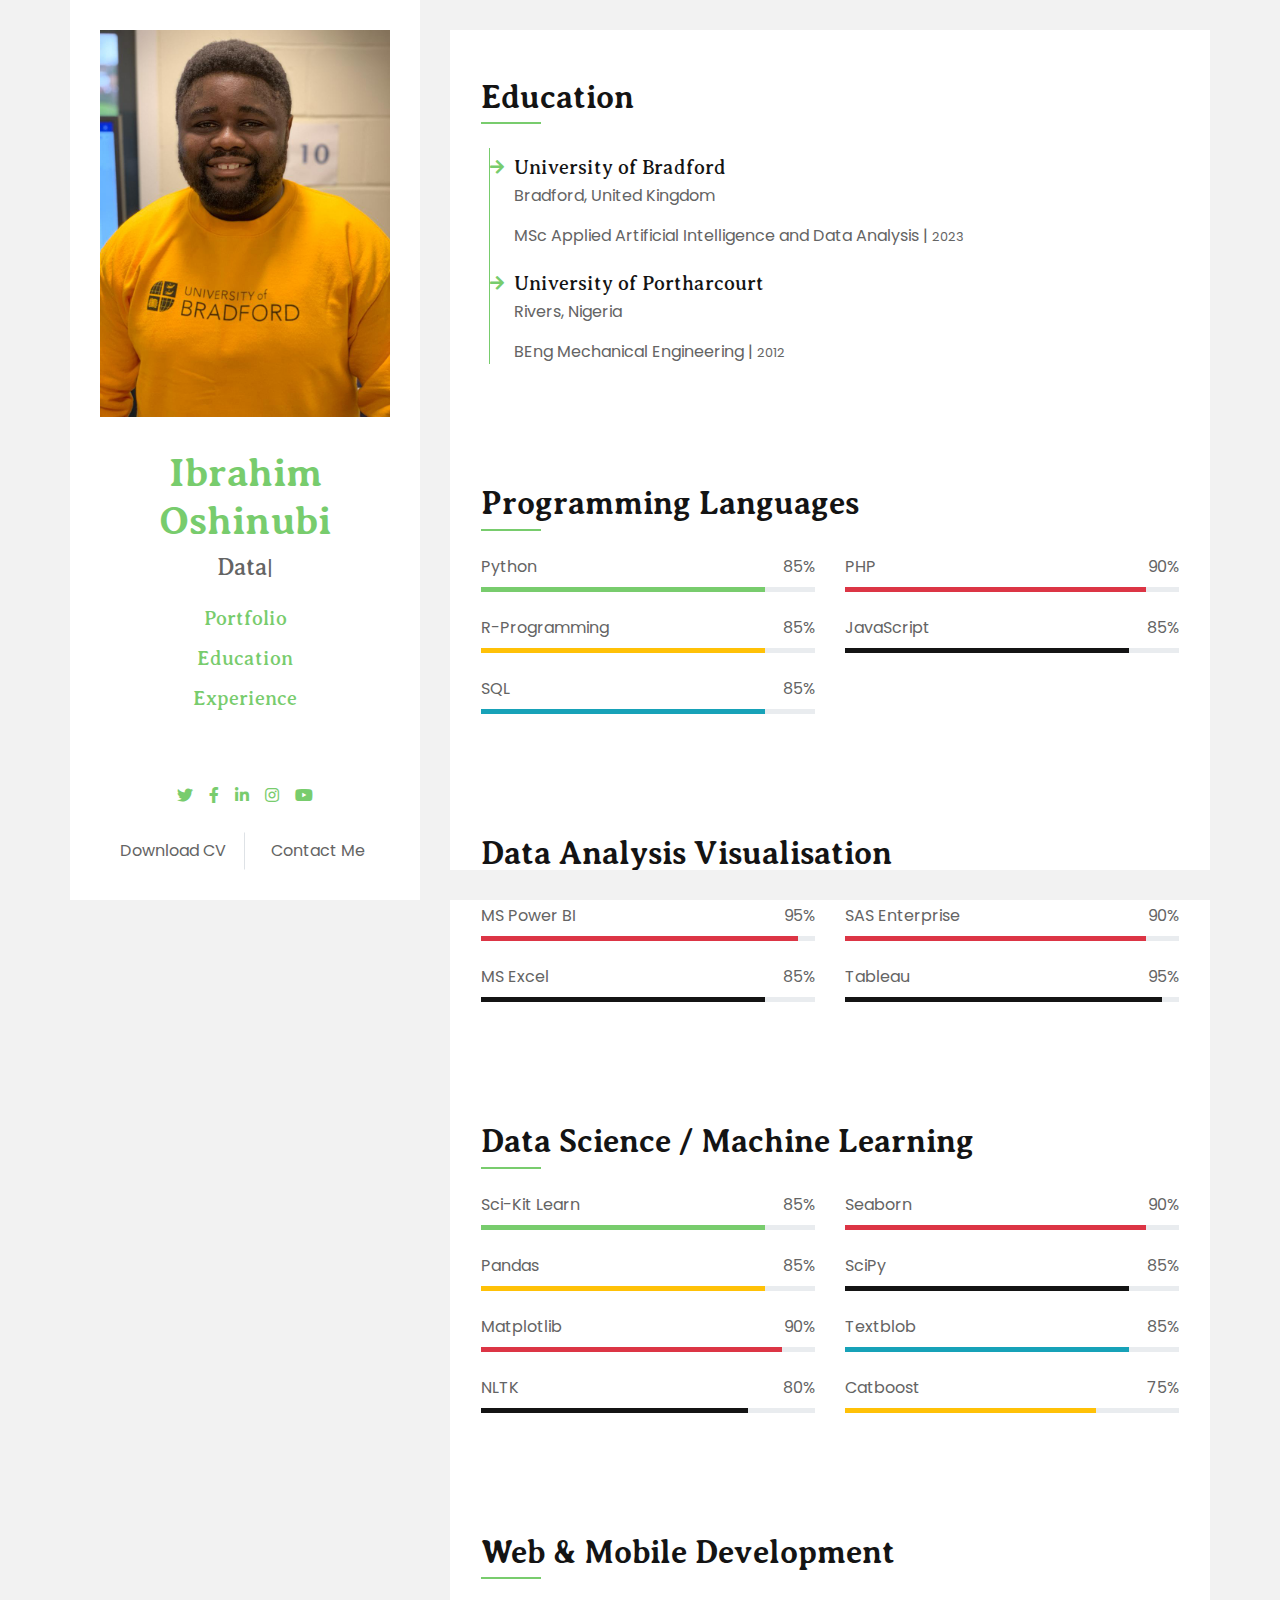
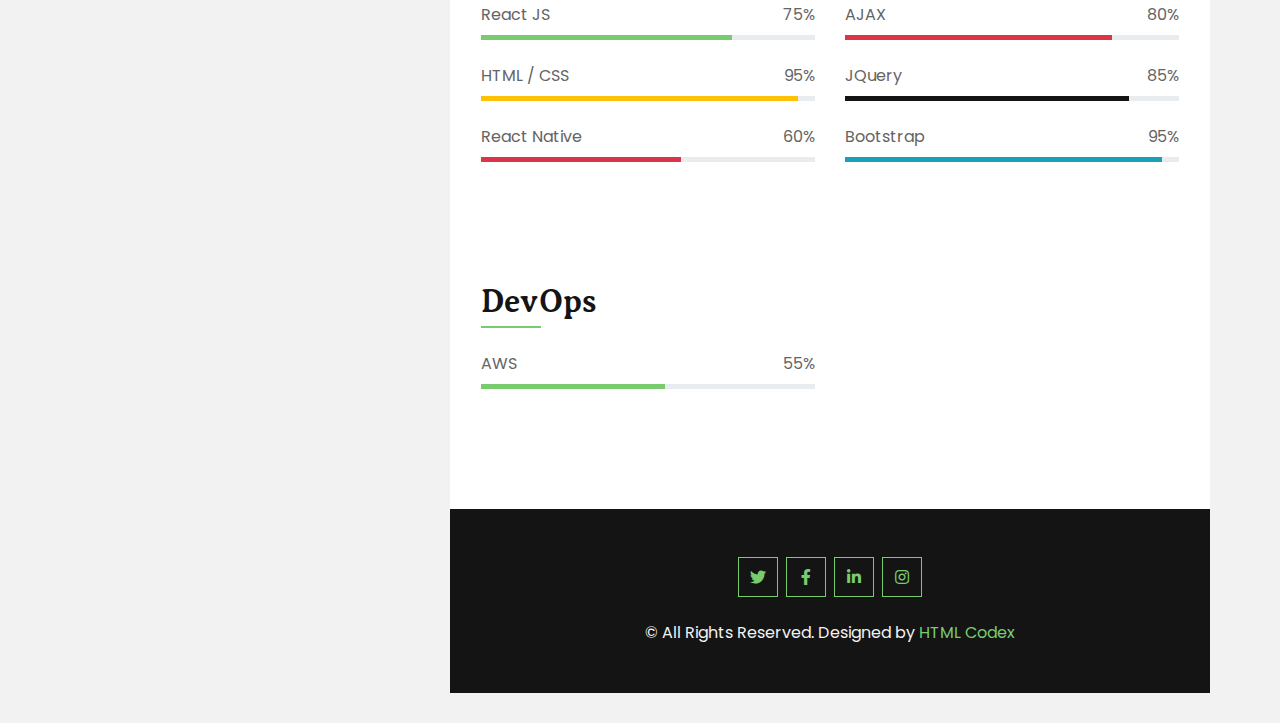
==== commit e21e8a53: "Education modified" ====
--- a/education.html
+++ b/education.html
@@ -85,21 +85,130 @@
                 <div class="container bg-white py-5">
                     <div class="row px-3">
                         <div class="col-12">
-                            <h2 class="title position-relative pb-2 mb-4">Skills</h2>
-                        </div>
-                        <div class="col-sm-6">
-                            <div class="skill mb-4">
-                                <div class="d-flex justify-content-between">
-                                    <p class="mb-2">Data Science</p>
+                            <h2 class="title position-relative pb-2 mb-4">Programming Languages</h2>
+                        </div>
+                        <div class="col-sm-6">
+                            <div class="skill mb-4">
+                                <div class="d-flex justify-content-between">
+                                    <p class="mb-2">Python</p>
+                                    <p class="mb-2">85%</p>
+                                </div>
+                                <div class="progress">
+                                    <div class="progress-bar bg-primary" role="progressbar" aria-valuenow="85" aria-valuemin="0" aria-valuemax="100"></div>
+                                </div>
+                            </div>
+                            <div class="skill mb-4">
+                                <div class="d-flex justify-content-between">
+                                    <p class="mb-2">R-Programming</p>
+                                    <p class="mb-2">85%</p>
+                                </div>
+                                <div class="progress">
+                                    <div class="progress-bar bg-warning" role="progressbar" aria-valuenow="85" aria-valuemin="0" aria-valuemax="100"></div>
+                                </div>
+                            </div>
+                            <div class="skill mb-4">
+                                <div class="d-flex justify-content-between">
+                                    <p class="mb-2">SQL</p>
+                                    <p class="mb-2">85%</p>
+                                </div>
+                                <div class="progress">
+                                    <div class="progress-bar bg-info" role="progressbar" aria-valuenow="85" aria-valuemin="0" aria-valuemax="100"></div>
+                                </div>
+                            </div>
+                        </div>
+                        <div class="col-sm-6">
+                            <div class="skill mb-4">
+                                <div class="d-flex justify-content-between">
+                                    <p class="mb-2">PHP</p>
+                                    <p class="mb-2">90%</p>
+                                </div>
+                                <div class="progress">
+                                    <div class="progress-bar bg-danger" role="progressbar" aria-valuenow="90" aria-valuemin="0" aria-valuemax="100"></div>
+                                </div>
+                            </div>
+                            <div class="skill mb-4">
+                                <div class="d-flex justify-content-between">
+                                    <p class="mb-2">JavaScript</p>
+                                    <p class="mb-2">85%</p>
+                                </div>
+                                <div class="progress">
+                                    <div class="progress-bar bg-dark" role="progressbar" aria-valuenow="85" aria-valuemin="0" aria-valuemax="100"></div>
+                                </div>
+                            </div>
+                        </div>
+                    </div>
+                </div>
+                <!-- Skills End -->
+				
+                <!-- Skills Start -->
+                <div class="container bg-white py-5">
+                    <div class="row px-3">
+                        <div class="col-12">
+                            <h2 class="title position-relative pb-2 mb-4">Data Analysis Visualisation</h2>
+                        </div>
+                        <div class="col-sm-6">
+                            <div class="skill mb-4">
+                                <div class="d-flex justify-content-between">
+                                    <p class="mb-2">MS Power BI</p>
                                     <p class="mb-2">95%</p>
                                 </div>
                                 <div class="progress">
-                                    <div class="progress-bar bg-primary" role="progressbar" aria-valuenow="95" aria-valuemin="0" aria-valuemax="100"></div>
-                                </div>
-                            </div>
-                            <div class="skill mb-4">
-                                <div class="d-flex justify-content-between">
-                                    <p class="mb-2">Data Analytics</p>
+                                    <div class="progress-bar bg-danger" role="progressbar" aria-valuenow="95" aria-valuemin="0" aria-valuemax="100"></div>
+                                </div>
+                            </div>
+                            <div class="skill mb-4">
+                                <div class="d-flex justify-content-between">
+                                    <p class="mb-2">MS Excel</p>
+                                    <p class="mb-2">85%</p>
+                                </div>
+                                <div class="progress">
+                                    <div class="progress-bar bg-dark" role="progressbar" aria-valuenow="85" aria-valuemin="0" aria-valuemax="100"></div>
+                                </div>
+                            </div>
+                        </div>
+                        <div class="col-sm-6">
+                            <div class="skill mb-4">
+                                <div class="d-flex justify-content-between">
+                                    <p class="mb-2">SAS Enterprise</p>
+                                    <p class="mb-2">90%</p>
+                                </div>
+                                <div class="progress">
+                                    <div class="progress-bar bg-danger" role="progressbar" aria-valuenow="90" aria-valuemin="0" aria-valuemax="100"></div>
+                                </div>
+                            </div>
+                            <div class="skill mb-4">
+                                <div class="d-flex justify-content-between">
+                                    <p class="mb-2">Tableau</p>
+                                    <p class="mb-2">95%</p>
+                                </div>
+                                <div class="progress">
+                                    <div class="progress-bar bg-dark" role="progressbar" aria-valuenow="95" aria-valuemin="0" aria-valuemax="100"></div>
+                                </div>
+                            </div>
+                        </div>
+                    </div>
+                </div>
+                <!-- Skills End -->
+				
+                <!-- Skills Start -->
+                <div class="container bg-white py-5">
+                    <div class="row px-3">
+                        <div class="col-12">
+                            <h2 class="title position-relative pb-2 mb-4">Data Science / Machine Learning</h2>
+                        </div>
+                        <div class="col-sm-6">
+                            <div class="skill mb-4">
+                                <div class="d-flex justify-content-between">
+                                    <p class="mb-2">Sci-Kit Learn</p>
+                                    <p class="mb-2">85%</p>
+                                </div>
+                                <div class="progress">
+                                    <div class="progress-bar bg-primary" role="progressbar" aria-valuenow="85" aria-valuemin="0" aria-valuemax="100"></div>
+                                </div>
+                            </div>
+                            <div class="skill mb-4">
+                                <div class="d-flex justify-content-between">
+                                    <p class="mb-2">Pandas</p>
                                     <p class="mb-2">85%</p>
                                 </div>
                                 <div class="progress">
@@ -108,7 +217,7 @@
                             </div>
                             <div class="skill mb-4">
                                 <div class="d-flex justify-content-between">
-                                    <p class="mb-2">machine Learning</p>
+                                    <p class="mb-2">Matplotlib</p>
                                     <p class="mb-2">90%</p>
                                 </div>
                                 <div class="progress">
@@ -117,51 +226,144 @@
                             </div>
                             <div class="skill mb-4">
                                 <div class="d-flex justify-content-between">
-                                    <p class="mb-2">Deep Learning</p>
+                                    <p class="mb-2">NLTK</p>
+                                    <p class="mb-2">80%</p>
+                                </div>
+                                <div class="progress">
+                                    <div class="progress-bar bg-dark" role="progressbar" aria-valuenow="80" aria-valuemin="0" aria-valuemax="100"></div>
+                                </div>
+                            </div>
+                        </div>
+                        <div class="col-sm-6">
+                            <div class="skill mb-4">
+                                <div class="d-flex justify-content-between">
+                                    <p class="mb-2">Seaborn</p>
                                     <p class="mb-2">90%</p>
                                 </div>
                                 <div class="progress">
-                                    <div class="progress-bar bg-dark" role="progressbar" aria-valuenow="90" aria-valuemin="0" aria-valuemax="100"></div>
-                                </div>
-                            </div>
-                        </div>
-                        <div class="col-sm-6">
-                            <div class="skill mb-4">
-                                <div class="d-flex justify-content-between">
-                                    <p class="mb-2">Database Management</p>
-                                    <p class="mb-2">90%</p>
-                                </div>
-                                <div class="progress">
                                     <div class="progress-bar bg-danger" role="progressbar" aria-valuenow="90" aria-valuemin="0" aria-valuemax="100"></div>
                                 </div>
                             </div>
                             <div class="skill mb-4">
                                 <div class="d-flex justify-content-between">
-                                    <p class="mb-2">Mobile Application Development</p>
+                                    <p class="mb-2">SciPy</p>
+                                    <p class="mb-2">85%</p>
+                                </div>
+                                <div class="progress">
+                                    <div class="progress-bar bg-dark" role="progressbar" aria-valuenow="85" aria-valuemin="0" aria-valuemax="100"></div>
+                                </div>
+                            </div>
+                            <div class="skill mb-4">
+                                <div class="d-flex justify-content-between">
+                                    <p class="mb-2">Textblob</p>
+                                    <p class="mb-2">85%</p>
+                                </div>
+                                <div class="progress">
+                                    <div class="progress-bar bg-info" role="progressbar" aria-valuenow="85" aria-valuemin="0" aria-valuemax="100"></div>
+                                </div>
+                            </div>
+                            <div class="skill mb-4">
+                                <div class="d-flex justify-content-between">
+                                    <p class="mb-2">Catboost</p>
+                                    <p class="mb-2">75%</p>
+                                </div>
+                                <div class="progress">
+                                    <div class="progress-bar bg-warning" role="progressbar" aria-valuenow="75" aria-valuemin="0" aria-valuemax="100"></div>
+                                </div>
+                            </div>
+                        </div>
+                    </div>
+                </div>
+                <!-- Skills End -->
+				
+                <!-- Skills Start -->
+                <div class="container bg-white py-5">
+                    <div class="row px-3">
+                        <div class="col-12">
+                            <h2 class="title position-relative pb-2 mb-4">Web & Mobile Development</h2>
+                        </div>
+                        <div class="col-sm-6">
+                            <div class="skill mb-4">
+                                <div class="d-flex justify-content-between">
+                                    <p class="mb-2">React JS</p>
+                                    <p class="mb-2">75%</p>
+                                </div>
+                                <div class="progress">
+                                    <div class="progress-bar bg-primary" role="progressbar" aria-valuenow="75" aria-valuemin="0" aria-valuemax="100"></div>
+                                </div>
+                            </div>
+                            <div class="skill mb-4">
+                                <div class="d-flex justify-content-between">
+                                    <p class="mb-2">HTML / CSS</p>
                                     <p class="mb-2">95%</p>
                                 </div>
                                 <div class="progress">
-                                    <div class="progress-bar bg-dark" role="progressbar" aria-valuenow="95" aria-valuemin="0" aria-valuemax="100"></div>
-                                </div>
-                            </div>
-                            <div class="skill mb-4">
-                                <div class="d-flex justify-content-between">
-                                    <p class="mb-2">Web Development</p>
-                                    <p class="mb-2">85%</p>
-                                </div>
-                                <div class="progress">
-                                    <div class="progress-bar bg-info" role="progressbar" aria-valuenow="85" aria-valuemin="0" aria-valuemax="100"></div>
-                                </div>
-                            </div>
-                            <div class="skill mb-4">
-                                <div class="d-flex justify-content-between">
-                                    <p class="mb-2">AWS Cloud Management</p>
-                                    <p class="mb-2">85%</p>
-                                </div>
-                                <div class="progress">
-                                    <div class="progress-bar bg-warning" role="progressbar" aria-valuenow="85" aria-valuemin="0" aria-valuemax="100"></div>
-                                </div>
-                            </div>
+                                    <div class="progress-bar bg-warning" role="progressbar" aria-valuenow="95" aria-valuemin="0" aria-valuemax="100"></div>
+                                </div>
+                            </div>
+                            <div class="skill mb-4">
+                                <div class="d-flex justify-content-between">
+                                    <p class="mb-2">React Native</p>
+                                    <p class="mb-2">60%</p>
+                                </div>
+                                <div class="progress">
+                                    <div class="progress-bar bg-danger" role="progressbar" aria-valuenow="60" aria-valuemin="0" aria-valuemax="100"></div>
+                                </div>
+                            </div>
+                        </div>
+                        <div class="col-sm-6">
+                            <div class="skill mb-4">
+                                <div class="d-flex justify-content-between">
+                                    <p class="mb-2">AJAX</p>
+                                    <p class="mb-2">80%</p>
+                                </div>
+                                <div class="progress">
+                                    <div class="progress-bar bg-danger" role="progressbar" aria-valuenow="80" aria-valuemin="0" aria-valuemax="100"></div>
+                                </div>
+                            </div>
+                            <div class="skill mb-4">
+                                <div class="d-flex justify-content-between">
+                                    <p class="mb-2">JQuery</p>
+                                    <p class="mb-2">85%</p>
+                                </div>
+                                <div class="progress">
+                                    <div class="progress-bar bg-dark" role="progressbar" aria-valuenow="85" aria-valuemin="0" aria-valuemax="100"></div>
+                                </div>
+                            </div>
+                            <div class="skill mb-4">
+                                <div class="d-flex justify-content-between">
+                                    <p class="mb-2">Bootstrap</p>
+                                    <p class="mb-2">95%</p>
+                                </div>
+                                <div class="progress">
+                                    <div class="progress-bar bg-info" role="progressbar" aria-valuenow="95" aria-valuemin="0" aria-valuemax="100"></div>
+                                </div>
+                            </div>
+                        </div>
+                    </div>
+                </div>
+                <!-- Skills End -->
+				
+				
+                <!-- Skills Start -->
+                <div class="container bg-white py-5">
+                    <div class="row px-3">
+                        <div class="col-12">
+                            <h2 class="title position-relative pb-2 mb-4">DevOps</h2>
+                        </div>
+                        <div class="col-sm-6">
+                            <div class="skill mb-4">
+                                <div class="d-flex justify-content-between">
+                                    <p class="mb-2">AWS</p>
+                                    <p class="mb-2">55%</p>
+                                </div>
+                                <div class="progress">
+                                    <div class="progress-bar bg-primary" role="progressbar" aria-valuenow="55" aria-valuemin="0" aria-valuemax="100"></div>
+                                </div>
+                            </div>
+                        </div>
+                        <div class="col-sm-6">
+						<!-- Empty -->
                         </div>
                     </div>
                 </div>
